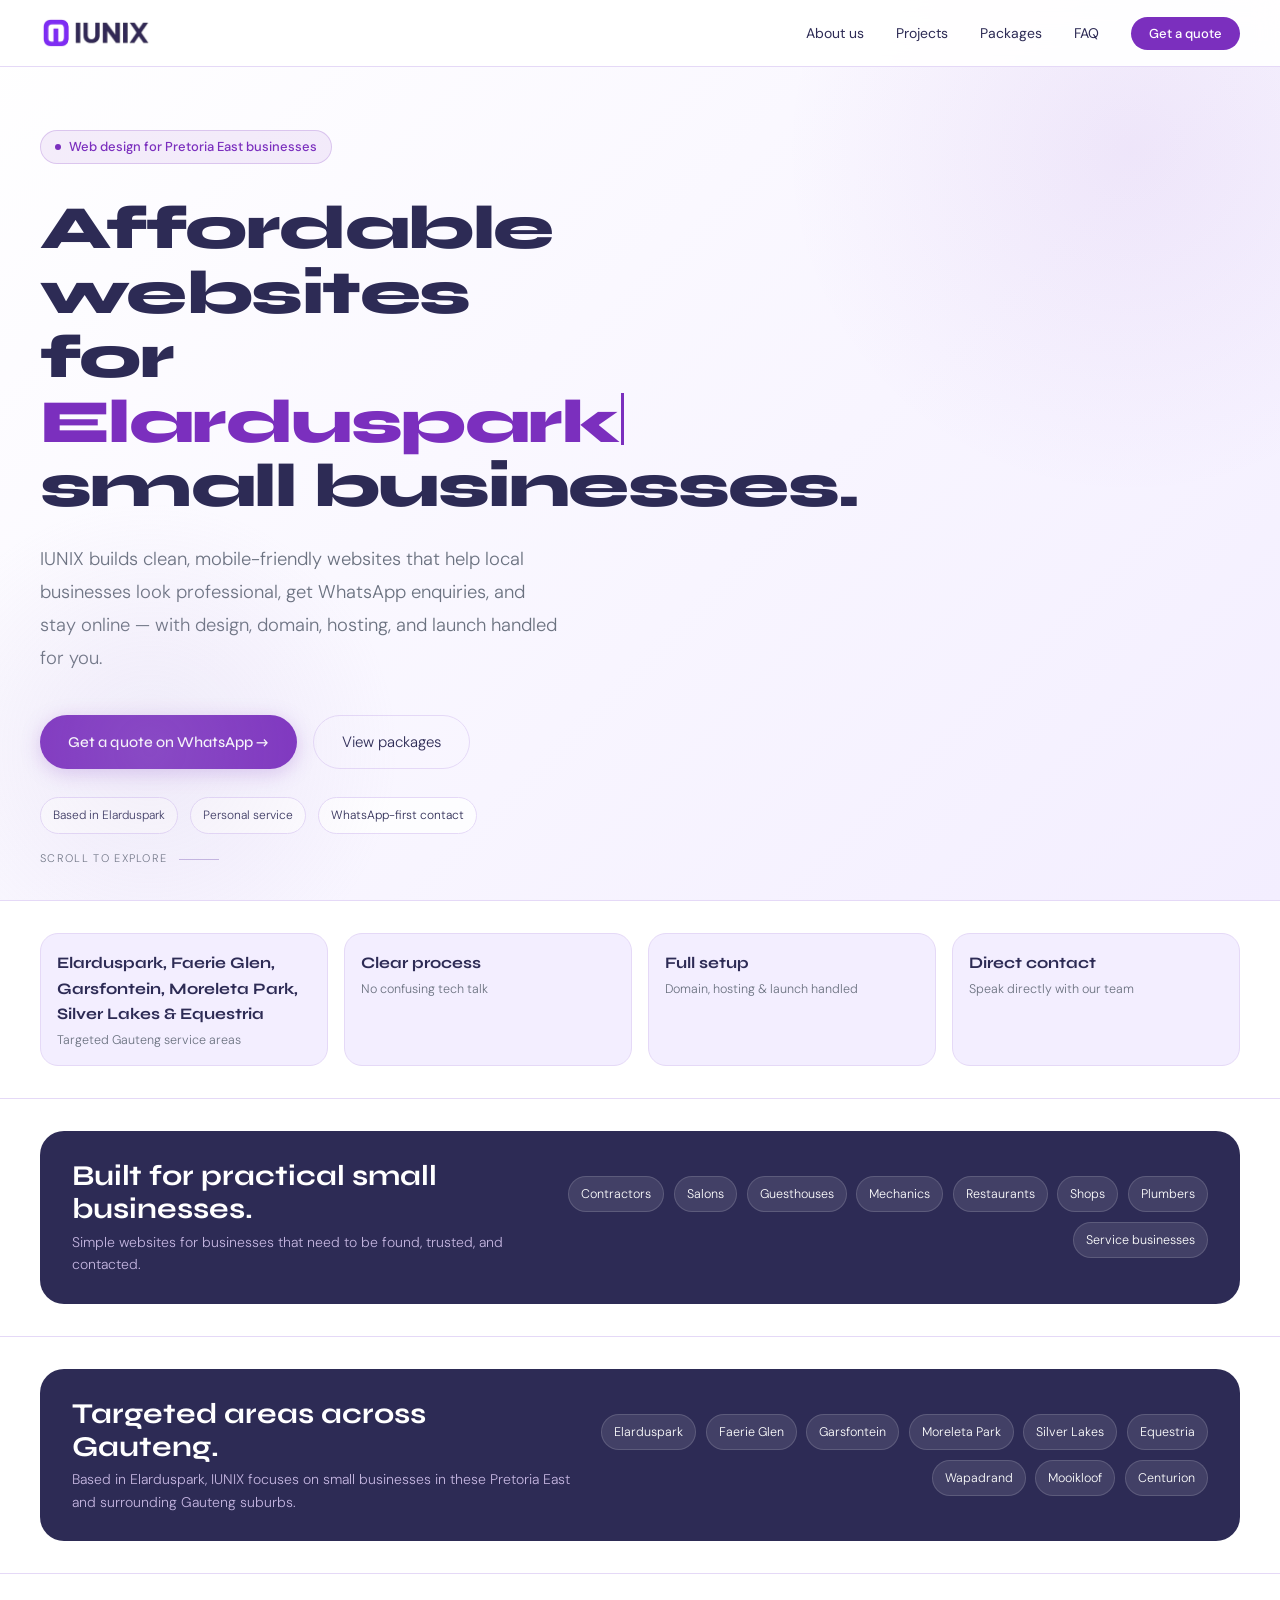
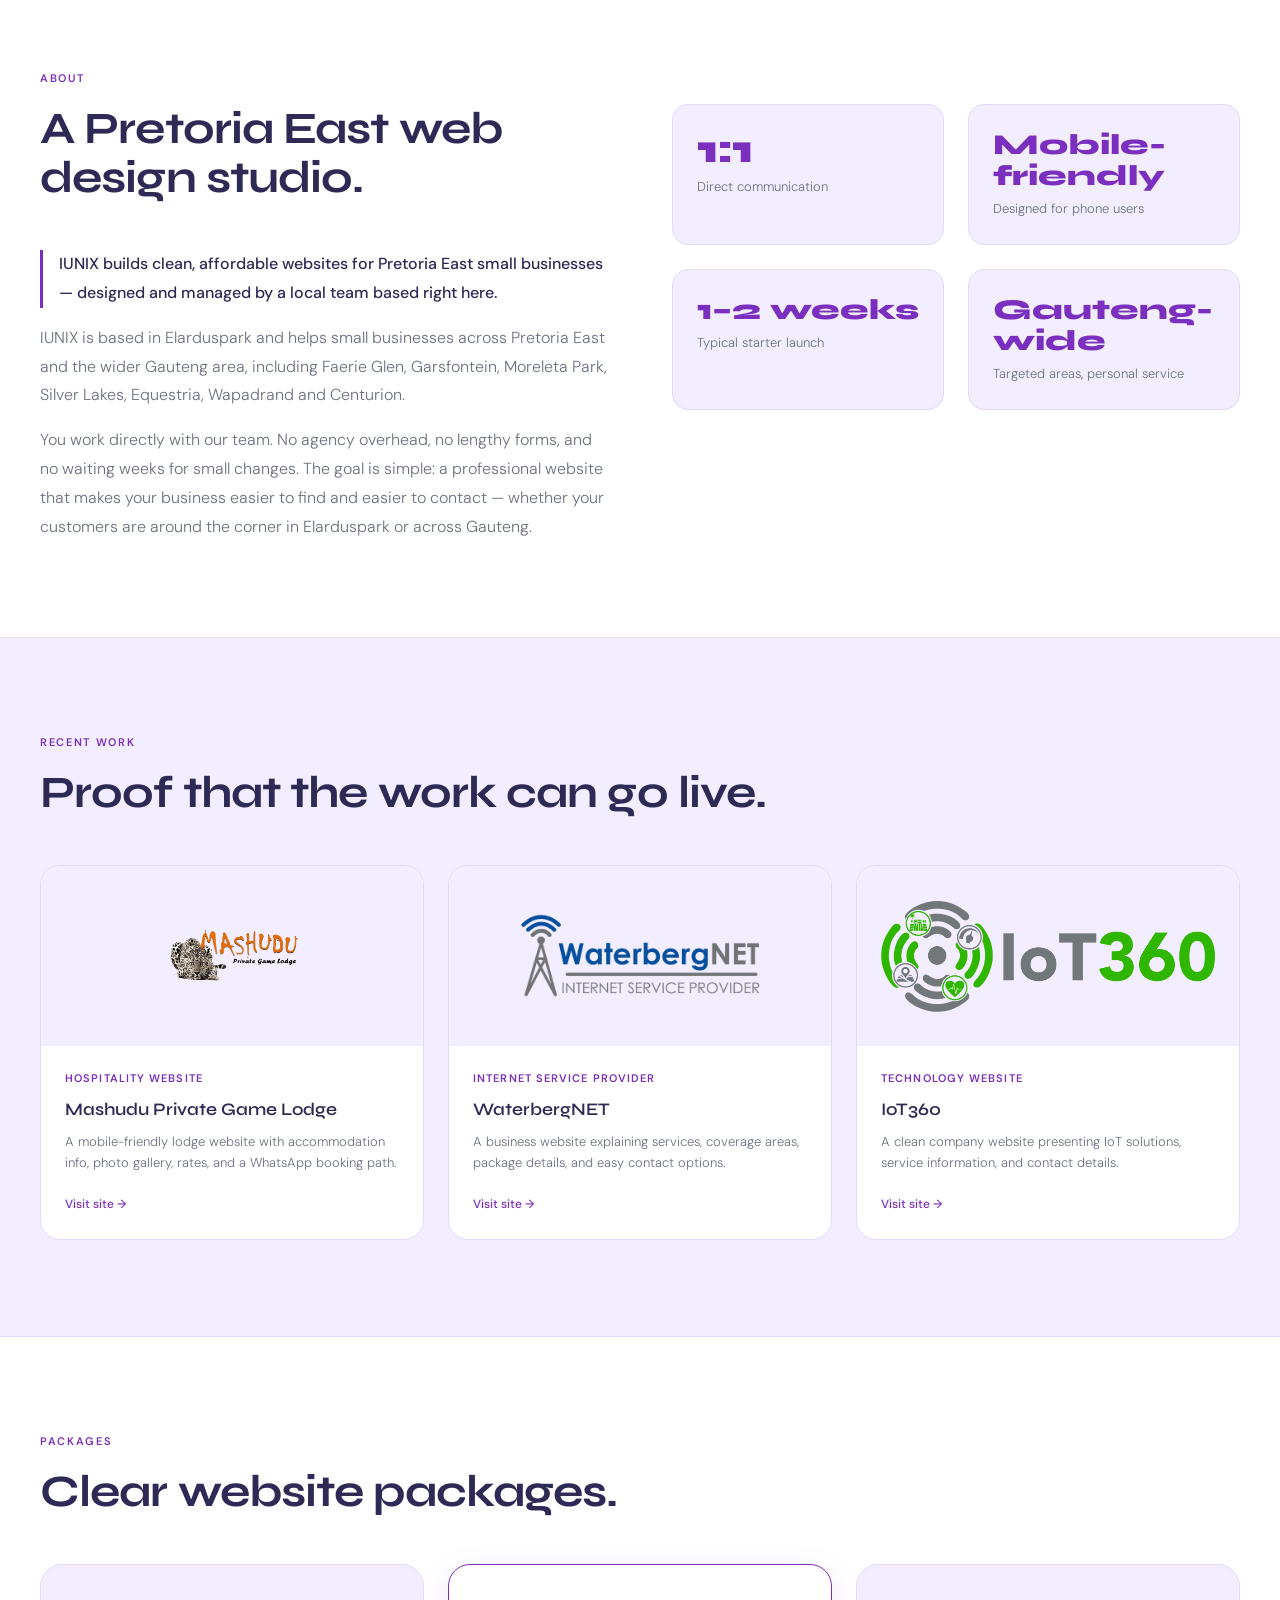
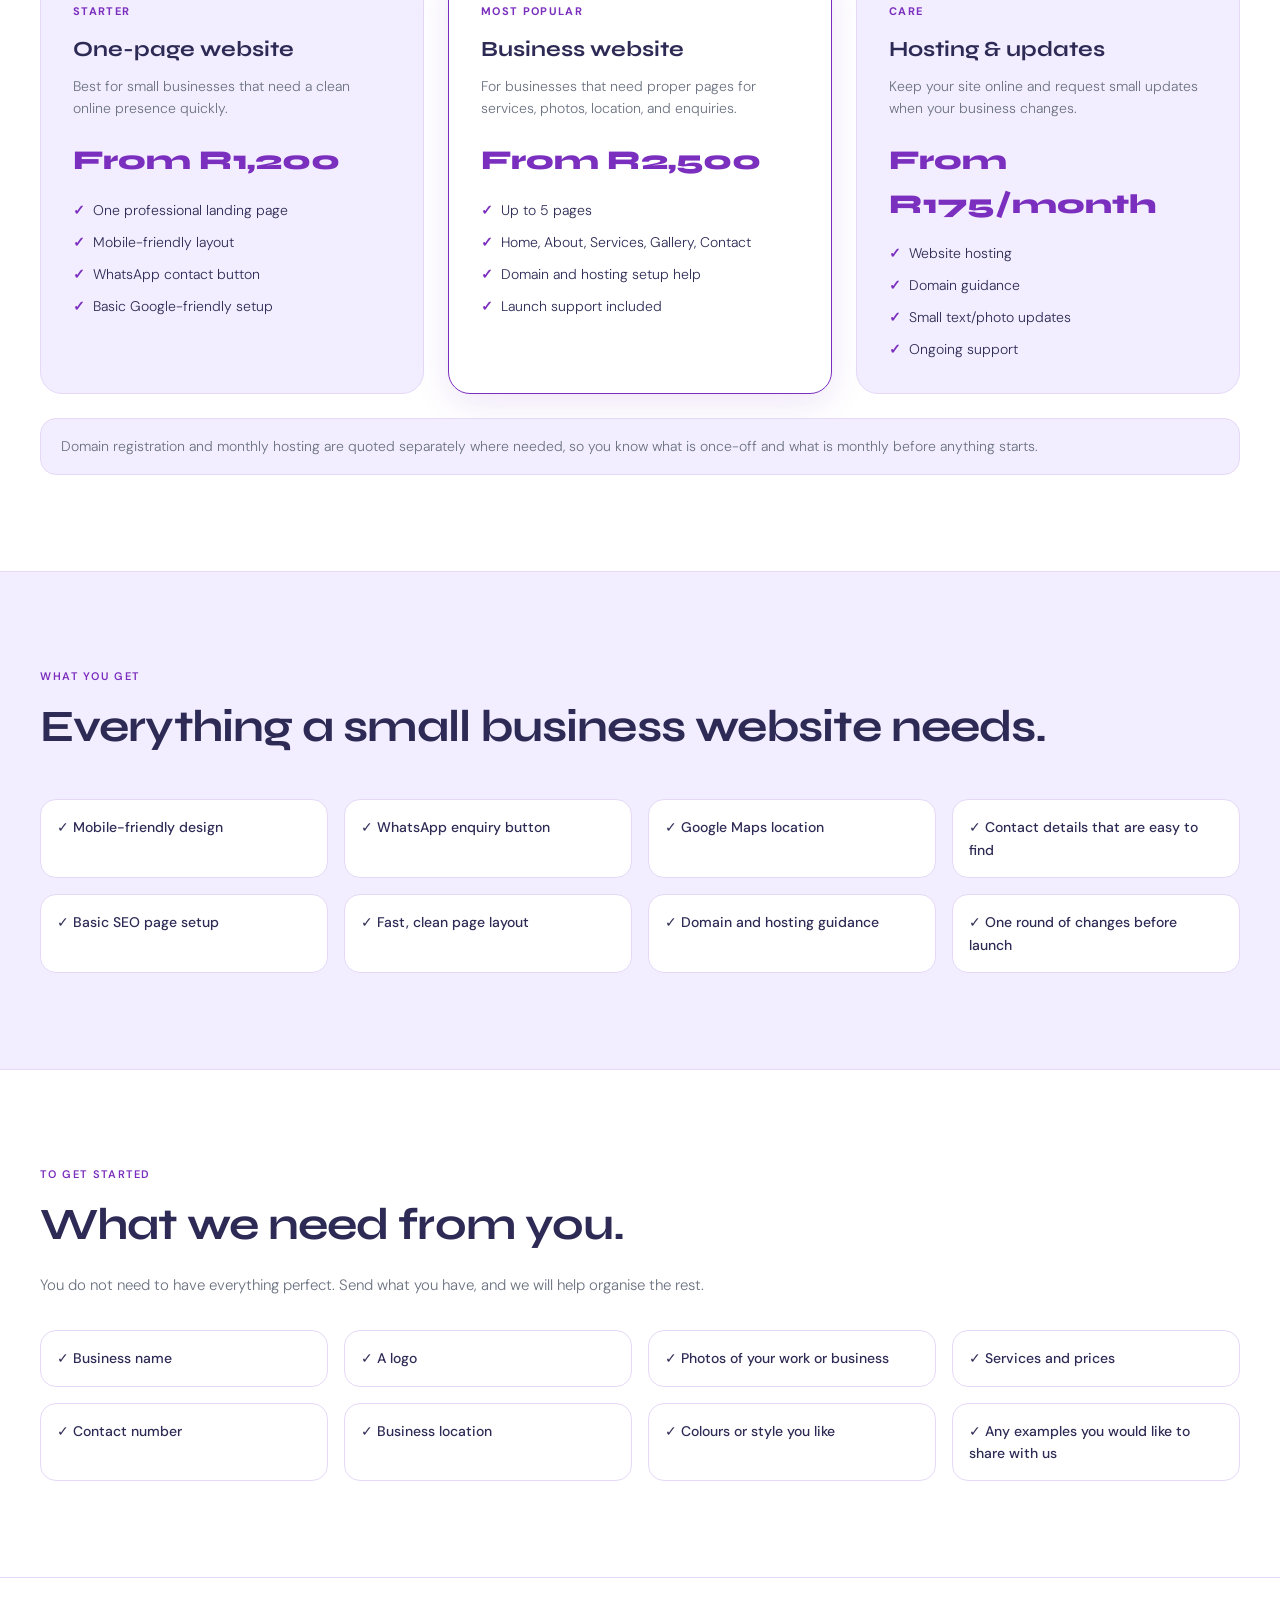
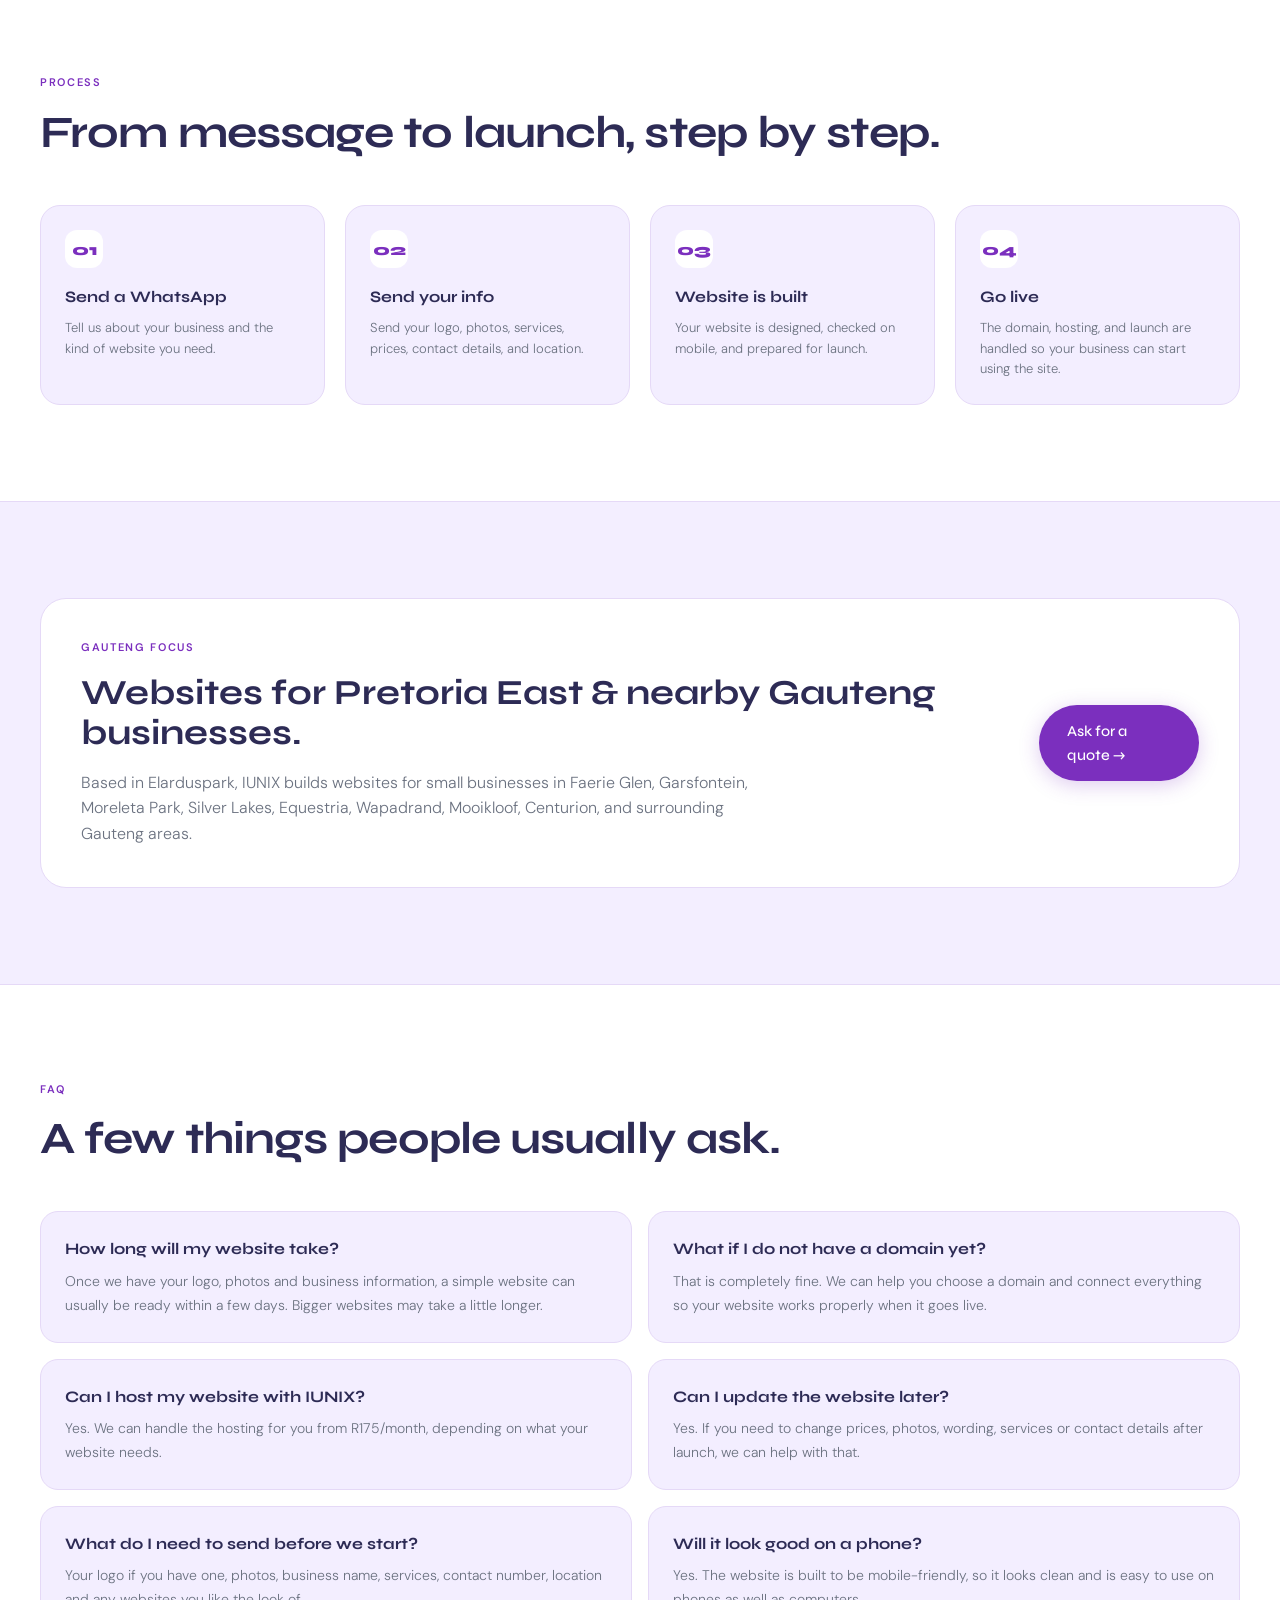
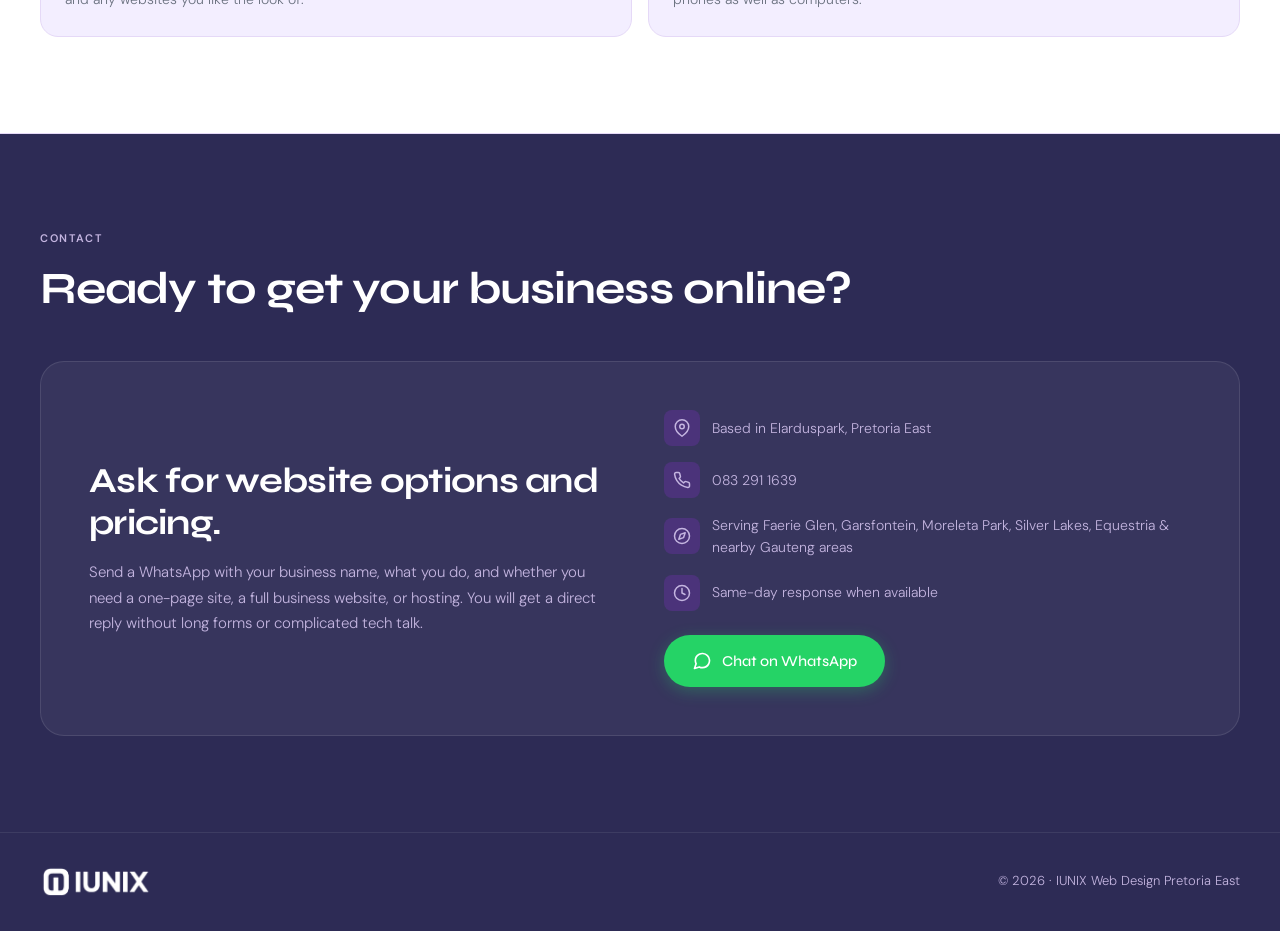
==== index.html @ 55e6e444 "Add files via upload" ====
<!DOCTYPE html>
<html lang="en">
<head>
<meta charset="UTF-8">
<meta name="viewport" content="width=device-width, initial-scale=1.0">
<meta name="description" content="IUNIX builds affordable, mobile-friendly websites for small businesses in Pretoria East and Gauteng, including Elarduspark, Faerie Glen, Garsfontein, Moreleta Park, Silver Lakes and Equestria.">
<meta name="theme-color" content="#7B2FBE">
<meta property="og:title" content="Affordable Web Design Pretoria East | IUNIX">
<meta property="og:description" content="Clean, mobile-friendly websites for Pretoria East small businesses. WhatsApp contact, domain setup, hosting and launch handled for you.">
<meta property="og:type" content="website">
<meta property="og:url" content="https://iunix.co.za">

<title>Affordable Web Design Pretoria East | IUNIX</title>
<link rel="icon" type="image/svg+xml" href="[data-uri]">
<!-- Google Analytics - Replace G-F59QDDF454 with your Measurement ID -->
<script async src="https://www.googletagmanager.com/gtag/js?id=G-F59QDDF454"></script>
<script>
  window.dataLayer = window.dataLayer || [];
  function gtag(){{dataLayer.push(arguments);}}
  gtag('js', new Date());
  gtag('config', 'G-F59QDDF454');
</script>
<link href="https://fonts.googleapis.com/css2?family=Syne:wght@400;500;600;700;800&family=DM+Sans:wght@300;400;500&display=swap" rel="stylesheet">
<style>
  *, *::before, *::after { box-sizing: border-box; margin: 0; padding: 0; }

  :root {
    --purple: #7B2FBE;
    --purple-dark: #2D2B55;
    --purple-light: #C4B5E0;
    --purple-pale: #F3EEFF;
    --purple-mid: #9B59D0;
    --white: #ffffff;
    --gray: #6B7280;
    --border: #E5D9F7;
    --card-bg: #FAFAFA;
  }

  html { scroll-behavior: smooth; }

  body {
    background: var(--white);
    color: var(--purple-dark);
    font-family: 'DM Sans', sans-serif;
    font-weight: 300;
    line-height: 1.6;
    overflow-x: hidden;
  }

  h1, h2, h3 { font-family: 'Syne', sans-serif; }

  /* NAV */
  nav {
    position: fixed;
    top: 0; left: 0; right: 0;
    z-index: 100;
    display: flex;
    justify-content: space-between;
    align-items: center;
    padding: 1rem 2.5rem;
    background: rgba(255,255,255,0.92);
    backdrop-filter: blur(12px);
    border-bottom: 1px solid var(--border);
  }

  .nav-logo img {
    height: 34px;
    width: auto;
    display: block;
  }

  .nav-links { display: flex; gap: 2rem; list-style: none; align-items: center; }

  .nav-links a {
    color: var(--purple-dark);
    text-decoration: none;
    font-size: 14px;
    font-weight: 400;
    transition: color 0.2s;
  }

  .nav-links a:hover { color: var(--purple); }

  .nav-cta {
    background: var(--purple) !important;
    color: white !important;
    padding: 8px 18px;
    border-radius: 100px;
    font-weight: 500 !important;
    font-size: 13px !important;
  }

  /* HERO */
  .hero {
    min-height: 100vh;
    display: flex;
    flex-direction: column;
    justify-content: center;
    padding: 8rem 2.5rem 4rem;
    position: relative;
    overflow: hidden;
    background: linear-gradient(135deg, #ffffff 0%, #F3EEFF 100%);
  }

  .hero::before {
    content: '';
    position: absolute;
    top: -200px; right: -200px;
    width: 700px; height: 700px;
    background: radial-gradient(circle, rgba(123,47,190,0.08) 0%, transparent 70%);
    pointer-events: none;
  }

  .hero::after {
    content: '';
    position: absolute;
    bottom: -100px; left: -100px;
    width: 500px; height: 500px;
    background: radial-gradient(circle, rgba(196,181,224,0.2) 0%, transparent 70%);
    pointer-events: none;
  }

  .hero-tag {
    display: inline-flex;
    align-items: center;
    gap: 8px;
    font-size: 13px;
    color: var(--purple);
    background: rgba(123,47,190,0.08);
    border: 1px solid rgba(123,47,190,0.2);
    padding: 6px 14px;
    border-radius: 100px;
    margin-bottom: 2rem;
    width: fit-content;
    opacity: 0;
    animation: fadeUp 0.6s ease forwards 0.1s;
    font-weight: 500;
  }

  .hero-tag::before {
    content: '';
    width: 6px; height: 6px;
    background: var(--purple);
    border-radius: 50%;
  }

  .hero h1 {
    font-size: clamp(2rem, 4.8vw, 4.2rem);
    font-weight: 800;
    line-height: 1.05;
    letter-spacing: -0.025em;
    margin-bottom: 1.5rem;
    max-width: 860px;
    color: var(--purple-dark);
    opacity: 0;
    animation: fadeUp 0.6s ease forwards 0.2s;
  }

  .hero h1 .accent {
    color: var(--purple);
    display: inline-block;
    white-space: nowrap;
    min-height: 1em;
    min-width: 13ch;
  }

  .hero h1 .accent::after {
    content: '';
    display: inline-block;
    width: 3px;
    height: 0.85em;
    margin-left: 3px;
    background: var(--purple);
    vertical-align: -0.05em;
    animation: blink-caret 0.8s step-end infinite;
  }

  @keyframes blink-caret {
    0%, 100% { opacity: 1; }
    50% { opacity: 0; }
  }

  .hero-sub {
    font-size: clamp(1rem, 2vw, 1.15rem);
    color: var(--gray);
    max-width: 520px;
    margin-bottom: 2.5rem;
    line-height: 1.8;
    opacity: 0;
    animation: fadeUp 0.6s ease forwards 0.3s;
  }

  .hero-cta {
    display: flex;
    gap: 1rem;
    flex-wrap: wrap;
    opacity: 0;
    animation: fadeUp 0.6s ease forwards 0.4s;
  }

  .btn-primary {
    display: inline-flex;
    align-items: center;
    gap: 8px;
    background: var(--purple);
    color: white;
    padding: 14px 28px;
    border-radius: 100px;
    font-size: 15px;
    font-weight: 500;
    font-family: 'Syne', sans-serif;
    text-decoration: none;
    transition: background 0.2s, transform 0.15s;
    box-shadow: 0 4px 20px rgba(123,47,190,0.25);
  }

  .btn-primary:hover { background: #6A25A8; transform: translateY(-2px); }

  .btn-outline {
    display: inline-flex;
    align-items: center;
    gap: 8px;
    background: transparent;
    color: var(--purple-dark);
    padding: 14px 28px;
    border-radius: 100px;
    border: 1.5px solid var(--border);
    font-size: 15px;
    text-decoration: none;
    transition: border-color 0.2s, transform 0.15s;
  }

  .btn-outline:hover { border-color: var(--purple); color: var(--purple); transform: translateY(-2px); }

  .hero-scroll {
    position: absolute;
    bottom: 2rem; left: 2.5rem;
    font-size: 11px;
    color: var(--gray);
    letter-spacing: 0.12em;
    text-transform: uppercase;
    display: flex;
    align-items: center;
    gap: 12px;
    opacity: 0;
    animation: fadeUp 0.6s ease forwards 0.7s;
  }

  .hero-scroll::after { content: ''; width: 40px; height: 1px; background: var(--purple-light); }

  /* SECTIONS */
  section { padding: 6rem 2.5rem; }

  .section-label {
    font-size: 11px;
    font-weight: 600;
    color: var(--purple);
    letter-spacing: 0.15em;
    text-transform: uppercase;
    margin-bottom: 1rem;
  }

  .section-title {
    font-size: clamp(1.8rem, 4vw, 2.8rem);
    font-weight: 700;
    letter-spacing: -0.02em;
    margin-bottom: 3rem;
    line-height: 1.1;
    color: var(--purple-dark);
  }

  /* ABOUT */
  .about { border-top: 1px solid var(--border); background: white; }

  .about-grid {
    display: grid;
    grid-template-columns: 1fr 1fr;
    gap: 4rem;
    align-items: start;
  }

  .about-text p { color: var(--gray); font-size: 16px; line-height: 1.8; margin-bottom: 1rem; }

  .credibility-line {
    color: var(--purple-dark) !important;
    font-weight: 500;
    border-left: 3px solid var(--purple);
    padding-left: 1rem;
  }

  .about-text p:last-child { margin-bottom: 0; }

  .about-stats { display: grid; grid-template-columns: 1fr 1fr; gap: 1.5rem; }

  .stat {
    background: var(--purple-pale);
    border: 1px solid var(--border);
    border-radius: 16px;
    padding: 1.5rem;
  }

  .stat-number {
    font-family: 'Syne', sans-serif;
    font-size: 2.5rem;
    font-weight: 800;
    color: var(--purple);
    line-height: 1;
    margin-bottom: 0.5rem;
  }

  .stat-number.stat-text {
    font-size: clamp(1.35rem, 2.4vw, 1.8rem);
    line-height: 1.08;
  }

  .stat-label { font-size: 13px; color: var(--gray); }

  /* PORTFOLIO */
  .portfolio { border-top: 1px solid var(--border); background: var(--purple-pale); }

  .projects-grid {
    display: grid;
    grid-template-columns: repeat(auto-fit, minmax(280px, 1fr));
    gap: 1.5rem;
  }

  .project-card {
    background: white;
    border: 1.5px solid var(--border);
    border-radius: 20px;
    overflow: hidden;
    transition: transform 0.25s, border-color 0.25s, box-shadow 0.25s;
    text-decoration: none;
    color: inherit;
    display: block;
  }

  .project-card:hover {
    transform: translateY(-6px);
    border-color: var(--purple);
    box-shadow: 0 12px 40px rgba(123,47,190,0.12);
  }

  .project-thumb {
    height: 180px;
    display: flex;
    align-items: center;
    justify-content: center;
    padding: 1.5rem;
    background: var(--purple-pale);
  }

  .project-thumb img {
    max-height: 100%;
    max-width: 100%;
    object-fit: contain;
  }

  .project-body { padding: 1.5rem; }

  .project-type {
    font-size: 11px;
    color: var(--purple);
    letter-spacing: 0.1em;
    text-transform: uppercase;
    margin-bottom: 0.5rem;
    font-weight: 600;
  }

  .project-name {
    font-family: 'Syne', sans-serif;
    font-size: 1.1rem;
    font-weight: 600;
    margin-bottom: 0.5rem;
    color: var(--purple-dark);
  }

  .project-desc { font-size: 13px; color: var(--gray); line-height: 1.6; margin-bottom: 1rem; }

  .project-link {
    font-size: 12px;
    color: var(--purple);
    font-weight: 500;
    display: inline-flex;
    align-items: center;
    gap: 4px;
  }

  /* SERVICES */
  .services { border-top: 1px solid var(--border); background: white; }

  .services-grid {
    display: grid;
    grid-template-columns: repeat(auto-fit, minmax(240px, 1fr));
    gap: 1.5rem;
  }

  .service-card {
    background: var(--purple-pale);
    border: 1.5px solid var(--border);
    border-radius: 20px;
    padding: 2rem;
    transition: border-color 0.25s, box-shadow 0.25s;
  }

  .service-card:hover {
    border-color: var(--purple);
    box-shadow: 0 8px 30px rgba(123,47,190,0.1);
  }

  .service-icon {
    width: 48px; height: 48px;
    background: white;
    border-radius: 12px;
    display: flex;
    align-items: center;
    justify-content: center;
    margin-bottom: 1.25rem;
    font-size: 22px;
    box-shadow: 0 2px 8px rgba(123,47,190,0.1);
  }

  .service-name {
    font-family: 'Syne', sans-serif;
    font-size: 1.05rem;
    font-weight: 600;
    margin-bottom: 0.5rem;
    color: var(--purple-dark);
  }

  .service-desc { font-size: 13px; color: var(--gray); line-height: 1.6; margin-bottom: 1.25rem; }

  .service-price {
    font-size: 13px;
    font-weight: 600;
    color: var(--purple);
    border-top: 1px solid var(--border);
    padding-top: 1rem;
  }

  /* CONTACT */
  .contact { border-top: 1px solid var(--border); background: var(--purple-dark); }

  .contact .section-label { color: var(--purple-light); }
  .contact .section-title { color: white; }

  .contact-inner {
    background: rgba(255,255,255,0.05);
    border: 1px solid rgba(255,255,255,0.1);
    border-radius: 24px;
    padding: 3rem;
    display: grid;
    grid-template-columns: 1fr 1fr;
    gap: 3rem;
    align-items: center;
  }

  .contact-text h2 {
    font-size: clamp(1.6rem, 3vw, 2.2rem);
    font-weight: 700;
    letter-spacing: -0.02em;
    margin-bottom: 1rem;
    line-height: 1.2;
    color: white;
  }

  .contact-text p { color: var(--purple-light); font-size: 15px; line-height: 1.7; }
  .contact-details { display: flex; flex-direction: column; gap: 1rem; }

  .contact-item {
    display: flex;
    align-items: center;
    gap: 12px;
    font-size: 14px;
    color: var(--purple-light);
  }

  .contact-item-icon {
    width: 36px; height: 36px;
    background: rgba(123,47,190,0.3);
    border-radius: 8px;
    display: flex;
    align-items: center;
    justify-content: center;
    font-size: 16px;
    flex-shrink: 0;
  }

  .contact-item-icon svg { width: 18px; height: 18px; }

  .wa-link svg,
  .mobile-sticky-cta svg { width: 20px; height: 20px; flex-shrink: 0; }

  .wa-link {
    display: inline-flex;
    align-items: center;
    gap: 10px;
    background: #25D366;
    color: white;
    padding: 14px 28px;
    border-radius: 100px;
    font-size: 15px;
    font-weight: 500;
    font-family: 'Syne', sans-serif;
    text-decoration: none;
    margin-top: 0.5rem;
    transition: background 0.2s, transform 0.15s;
    width: fit-content;
    box-shadow: 0 4px 16px rgba(37,211,102,0.3);
  }

  .wa-link:hover { background: #1da851; transform: translateY(-2px); }

  /* FOOTER */
  footer {
    background: var(--purple-dark);
    border-top: 1px solid rgba(255,255,255,0.08);
    padding: 2rem 2.5rem;
    display: flex;
    justify-content: space-between;
    align-items: center;
    font-size: 13px;
    color: var(--purple-light);
  }

  footer img { height: 34px; width: auto; display: block; }


  .hero-mini-proof {
    display: flex;
    gap: 0.75rem;
    flex-wrap: wrap;
    margin-top: 1.75rem;
    opacity: 0;
    animation: fadeUp 0.6s ease forwards 0.55s;
  }

  .hero-mini-proof span {
    font-size: 12px;
    color: var(--purple-dark);
    background: rgba(255,255,255,0.75);
    border: 1px solid var(--border);
    padding: 8px 12px;
    border-radius: 999px;
  }

  .trust-strip {
    padding: 2rem 2.5rem;
    background: white;
    border-top: 1px solid var(--border);
  }

  .trust-grid {
    display: grid;
    grid-template-columns: repeat(auto-fit, minmax(190px, 1fr));
    gap: 1rem;
  }

  .trust-pill {
    border: 1.5px solid var(--border);
    background: var(--purple-pale);
    border-radius: 18px;
    padding: 1rem;
  }

  .trust-pill strong {
    display: block;
    font-family: 'Syne', sans-serif;
    color: var(--purple-dark);
    margin-bottom: 0.25rem;
  }

  .trust-pill span {
    display: block;
    color: var(--gray);
    font-size: 12.5px;
    line-height: 1.45;
  }
  .credibility-line { color: var(--purple-dark) !important; font-weight: 500; }

  .packages { border-top: 1px solid var(--border); background: white; }

  .packages-grid {
    display: grid;
    grid-template-columns: repeat(3, 1fr);
    gap: 1.5rem;
  }

  .package-card {
    display: block;
    background: var(--purple-pale);
    border: 1.5px solid var(--border);
    border-radius: 22px;
    padding: 2rem;
    text-decoration: none;
    color: inherit;
    cursor: pointer;
    transition: transform 0.25s, border-color 0.25s, box-shadow 0.25s;
  }

  .package-card:hover {
    transform: translateY(-5px);
    border-color: var(--purple);
    box-shadow: 0 12px 35px rgba(123,47,190,0.1);
  }

  .package-card.featured {
    background: white;
    border-color: var(--purple);
    box-shadow: 0 10px 35px rgba(123,47,190,0.12);
  }

  .package-label {
    display: inline-block;
    font-size: 11px;
    letter-spacing: 0.12em;
    text-transform: uppercase;
    color: var(--purple);
    font-weight: 700;
    margin-bottom: 1rem;
  }

  .package-card h3 {
    font-size: 1.35rem;
    line-height: 1.2;
    margin-bottom: 0.75rem;
    color: var(--purple-dark);
  }

  .package-card p { color: var(--gray); font-size: 14px; margin-bottom: 1.25rem; }

  .package-price {
    font-family: 'Syne', sans-serif;
    font-size: 1.7rem;
    font-weight: 800;
    color: var(--purple);
    margin-bottom: 1rem;
  }

  .package-card ul { list-style: none; display: grid; gap: 0.6rem; }
  .package-card li { font-size: 14px; color: var(--purple-dark); }
  .package-card li::before { content: '✓'; color: var(--purple); font-weight: 700; margin-right: 8px; }

  .included { border-top: 1px solid var(--border); background: var(--purple-pale); }

  .included-grid {
    display: grid;
    grid-template-columns: repeat(4, 1fr);
    gap: 1rem;
  }

  .included-item {
    background: white;
    border: 1.5px solid var(--border);
    border-radius: 16px;
    padding: 1rem;
    color: var(--purple-dark);
    font-weight: 500;
    font-size: 14px;
  }

  .process { border-top: 1px solid var(--border); background: white; }

  .process-grid {
    display: grid;
    grid-template-columns: repeat(4, 1fr);
    gap: 1.25rem;
  }

  .process-step {
    border: 1.5px solid var(--border);
    border-radius: 20px;
    padding: 1.5rem;
    background: var(--purple-pale);
  }

  .process-step span {
    display: inline-flex;
    width: 38px;
    height: 38px;
    align-items: center;
    justify-content: center;
    background: white;
    border-radius: 12px;
    color: var(--purple);
    font-family: 'Syne', sans-serif;
    font-weight: 800;
    margin-bottom: 1rem;
  }

  .process-step h3 { font-size: 1rem; margin-bottom: 0.5rem; color: var(--purple-dark); }
  .process-step p { font-size: 13px; color: var(--gray); line-height: 1.6; }

  .local-seo { border-top: 1px solid var(--border); background: var(--purple-pale); }

  .local-card {
    background: white;
    border: 1.5px solid var(--border);
    border-radius: 26px;
    padding: 2.5rem;
    display: flex;
    align-items: center;
    justify-content: space-between;
    gap: 2rem;
  }

  .local-card h2 {
    font-size: clamp(1.5rem, 3vw, 2.2rem);
    line-height: 1.15;
    margin-bottom: 1rem;
    color: var(--purple-dark);
  }

  .local-card p { color: var(--gray); max-width: 680px; }

  .faq { border-top: 1px solid var(--border); background: white; }

  .faq-grid {
    display: grid;
    grid-template-columns: repeat(2, 1fr);
    gap: 1rem;
  }

  .faq-item {
    border: 1.5px solid var(--border);
    border-radius: 18px;
    padding: 1.5rem;
    background: var(--purple-pale);
  }

  .faq-item h3 { font-size: 1rem; margin-bottom: 0.5rem; color: var(--purple-dark); }
  .faq-item p { font-size: 14px; color: var(--gray); line-height: 1.7; }

  .mobile-sticky-cta { display: none; }


  .perfect-for {
    border-top: 1px solid var(--border);
    background: white;
    padding: 2rem 2.5rem;
  }

  .perfect-for-card {
    background: var(--purple-dark);
    border-radius: 24px;
    padding: 1.75rem 2rem;
    display: flex;
    align-items: center;
    justify-content: space-between;
    gap: 1.5rem;
  }

  .perfect-for-card h2 {
    color: white;
    font-size: clamp(1.25rem, 2.5vw, 1.8rem);
    line-height: 1.15;
    margin-bottom: 0.35rem;
  }

  .perfect-for-card p {
    color: var(--purple-light);
    font-size: 14px;
  }

  .perfect-for-tags {
    display: flex;
    flex-wrap: wrap;
    gap: 0.6rem;
    justify-content: flex-end;
    max-width: 720px;
  }

  .perfect-for-tags span {
    color: white;
    background: rgba(255,255,255,0.1);
    border: 1px solid rgba(255,255,255,0.14);
    border-radius: 999px;
    padding: 0.45rem 0.75rem;
    font-size: 12.5px;
    white-space: nowrap;
  }

  .pricing-note {
    margin-top: 1.5rem;
    background: var(--purple-pale);
    border: 1.5px solid var(--border);
    border-radius: 16px;
    padding: 1rem 1.25rem;
    color: var(--gray);
    font-size: 14px;
    line-height: 1.7;
  }

  .start-info {
    border-top: 1px solid var(--border);
    background: white;
  }

  .start-intro {
    color: var(--gray);
    max-width: 680px;
    margin-top: -1.5rem;
    margin-bottom: 2rem;
    font-size: 15px;
    line-height: 1.7;
  }

  @keyframes fadeUp {
    from { opacity: 0; transform: translateY(24px); }
    to { opacity: 1; transform: translateY(0); }
  }

  /* Keep content visible even when a phone document preview blocks JavaScript. */
  .fade-in {
    opacity: 1;
    transform: translateY(0);
    transition: opacity 0.6s ease, transform 0.6s ease;
  }

  .fade-in.visible { opacity: 1; transform: translateY(0); }

  @media (max-width: 768px) {
    nav { padding: 1rem 1.25rem; }
    .nav-links { display: none; }
    section { padding: 3rem 1.25rem; }
    .hero { padding: 6rem 1.25rem 3rem; min-height: auto; }
    .hero h1 { font-size: clamp(1.9rem, 9vw, 2.8rem); letter-spacing: -0.02em; }
    .hero-sub { font-size: 14px; }
    .hero-cta { flex-direction: column; }
    .btn-primary, .btn-outline { width: 100%; justify-content: center; padding: 12px 20px; font-size: 14px; }
    .about-grid { grid-template-columns: 1fr; gap: 2rem; }
    .about-stats { grid-template-columns: 1fr 1fr; gap: 1rem; }
    .stat-number { font-size: 2rem; }
    .projects-grid { grid-template-columns: 1fr; }
    .services-grid { grid-template-columns: 1fr; }
    .contact-inner { grid-template-columns: 1fr; padding: 1.5rem; gap: 2rem; }
    .section-title { font-size: clamp(1.5rem, 6vw, 2rem); margin-bottom: 2rem; }
    footer { flex-direction: column; gap: 0.75rem; text-align: center; }
    .hero-scroll { display: none; }
  }

  @media (max-width: 480px) {
    .hero h1 .accent.is-long { font-size: 0.72em; }
  }

  @media (max-width: 400px) {
    .hero h1 { font-size: 1.7rem; }
    .stat { padding: 1rem; }
    .stat-number { font-size: 1.6rem; }
  }

  @media (max-width: 900px) {
    .trust-grid, .packages-grid, .included-grid, .process-grid { grid-template-columns: 1fr 1fr; }
    .local-card { flex-direction: column; align-items: flex-start; }
  }

  @media (max-width: 768px) {
    .trust-strip { padding: 1.25rem; }
    .trust-grid, .packages-grid, .included-grid, .process-grid, .faq-grid { grid-template-columns: 1fr; }
    .hero-mini-proof { gap: 0.5rem; }
    .hero-mini-proof span { width: 100%; text-align: center; }
    .package-card, .local-card { padding: 1.5rem; }
    .mobile-sticky-cta {
      position: fixed;
      display: flex;
      bottom: 14px;
      left: 14px;
      right: 14px;
      z-index: 120;
      background: #25D366;
      color: white;
      text-decoration: none;
      justify-content: center;
      align-items: center;
      padding: 13px 18px;
      border-radius: 999px;
      font-family: 'Syne', sans-serif;
      font-weight: 700;
      box-shadow: 0 8px 26px rgba(0,0,0,0.22);
      gap: 8px;
    }
    footer { padding-bottom: 5.5rem; }
  }

  @media (max-width: 768px) {
    .perfect-for { padding: 1.25rem; }
    .perfect-for-card {
      flex-direction: column;
      align-items: flex-start;
      padding: 1.5rem;
    }
    .perfect-for-tags {
      justify-content: flex-start;
      max-width: none;
    }
    .perfect-for-tags span {
      white-space: normal;
    }
  }



  /* MOBILE HAMBURGER MENU */
  .hamburger {
    display: none;
    width: 42px;
    height: 42px;
    border: 1.5px solid var(--border);
    background: white;
    border-radius: 12px;
    align-items: center;
    justify-content: center;
    flex-direction: column;
    gap: 5px;
    cursor: pointer;
    padding: 0;
  }

  .hamburger span {
    width: 18px;
    height: 2px;
    background: var(--purple-dark);
    border-radius: 999px;
    transition: transform 0.2s ease, opacity 0.2s ease;
  }

  .hamburger.active span:nth-child(1) { transform: translateY(7px) rotate(45deg); }
  .hamburger.active span:nth-child(2) { opacity: 0; }
  .hamburger.active span:nth-child(3) { transform: translateY(-7px) rotate(-45deg); }

  .mobile-menu {
    display: none;
  }

  @media (max-width: 768px) {
    nav {
      min-height: 64px;
      padding: 0.85rem 1rem;
    }

    .nav-logo img {
      height: 30px;
      max-width: 145px;
      object-fit: contain;
    }

    .nav-links {
      display: none !important;
    }

    .hamburger {
      display: inline-flex;
    }

    .mobile-menu {
      position: fixed;
      top: 72px;
      left: 1rem;
      right: 1rem;
      z-index: 110;
      display: none;
      flex-direction: column;
      gap: 0.35rem;
      background: rgba(255,255,255,0.98);
      border: 1.5px solid var(--border);
      border-radius: 18px;
      padding: 0.75rem;
      box-shadow: 0 16px 40px rgba(45,43,85,0.16);
      backdrop-filter: blur(12px);
    }

    .mobile-menu.open {
      display: flex;
    }

    .mobile-menu a {
      color: var(--purple-dark);
      text-decoration: none;
      font-size: 14px;
      font-weight: 500;
      padding: 0.85rem 1rem;
      border-radius: 12px;
    }

    .mobile-menu a:hover {
      background: var(--purple-pale);
      color: var(--purple);
    }

    body.menu-open {
      overflow: hidden;
    }

    .hero {
      padding-top: 7rem;
    }
  }

</style>

<script type="application/ld+json">
{
  "@context": "https://schema.org",
  "@type": "ProfessionalService",
  "name": "IUNIX",
  "url": "https://iunix.co.za",
  "telephone": "+27832911639",
  "description": "Affordable web design for small local businesses in Pretoria East.",
  "areaServed": ["Elarduspark", "Pretoria East", "Faerie Glen", "Garsfontein", "Moreleta Park", "Silver Lakes", "Equestria", "Wapadrand", "Mooikloof", "Centurion"],
  "address": {
    "@type": "PostalAddress",
    "addressLocality": "Elarduspark",
    "addressRegion": "Gauteng",
    "addressCountry": "ZA"
  }
}
</script>
</head>
<body>

<nav>
  <a href="#" class="nav-logo">
    <img src="[data-uri]" alt="IUNIX logo">
  </a>
  <ul class="nav-links">
    <li><a href="#about">About us</a></li>
    <li><a href="#portfolio">Projects</a></li>
    <li><a href="#packages">Packages</a></li>
    <li><a href="#faq">FAQ</a></li>
    <li><a href="#contact" class="nav-cta">Get a quote</a></li>
  </ul>
  <button class="hamburger" type="button" aria-label="Open menu" aria-expanded="false" aria-controls="mobileMenu">
    <span></span>
    <span></span>
    <span></span>
  </button>
</nav>

<div class="mobile-menu" id="mobileMenu" aria-hidden="true">
  <a href="#about">About us</a>
  <a href="#portfolio">Projects</a>
  <a href="#packages">Packages</a>
  <a href="#faq">FAQ</a>
</div>

<section class="hero">
  <div class="hero-tag">Web design for Pretoria East businesses</div>
  <h1>Affordable websites<br>for <span class="accent" id="typedArea">Pretoria East</span><br>small businesses.</h1>
  <p class="hero-sub">IUNIX builds clean, mobile-friendly websites that help local businesses look professional, get WhatsApp enquiries, and stay online — with design, domain, hosting, and launch handled for you.</p>
  <div class="hero-cta">
    <a href="https://wa.me/27832911639?text=I%E2%80%99m%20interested%20in%20a%20website%20for%20my%20business.%20Can%20you%20please%20send%20me%20more%20information%20about%20your%20website%20options%20and%20pricing%3F%20My%20business%20name%20is%3A%20________." target="_blank" class="btn-primary">Get a quote on WhatsApp →</a>
    <a href="#packages" class="btn-outline">View packages</a>
  </div>
  <div class="hero-mini-proof" aria-label="IUNIX highlights">
    <span>Based in Elarduspark</span>
    <span>Personal service</span>
    <span>WhatsApp-first contact</span>
  </div>
  <div class="hero-scroll">Scroll to explore</div>
</section>

<section class="trust-strip" aria-label="IUNIX trust highlights">
  <div class="trust-grid fade-in">
    <div class="trust-pill"><strong>Elarduspark, Faerie Glen, Garsfontein, Moreleta Park, Silver Lakes &amp; Equestria</strong><span>Targeted Gauteng service areas</span></div>
    <div class="trust-pill"><strong>Clear process</strong><span>No confusing tech talk</span></div>
    <div class="trust-pill"><strong>Full setup</strong><span>Domain, hosting & launch handled</span></div>
    <div class="trust-pill"><strong>Direct contact</strong><span>Speak directly with our team</span></div>
  </div>
</section>

<section class="perfect-for" aria-label="Business types IUNIX helps">
  <div class="perfect-for-card fade-in">
    <div>
      <h2>Built for practical small businesses.</h2>
      <p>Simple websites for businesses that need to be found, trusted, and contacted.</p>
    </div>
    <div class="perfect-for-tags">
      <span>Contractors</span>
      <span>Salons</span>
      <span>Guesthouses</span>
      <span>Mechanics</span>
      <span>Restaurants</span>
      <span>Shops</span>
      <span>Plumbers</span>
      <span>Service businesses</span>
    </div>
  </div>
</section>

<section class="perfect-for" aria-label="Gauteng areas IUNIX serves">
  <div class="perfect-for-card fade-in">
    <div>
      <h2>Targeted areas across Gauteng.</h2>
      <p>Based in Elarduspark, IUNIX focuses on small businesses in these Pretoria East and surrounding Gauteng suburbs.</p>
    </div>
    <div class="perfect-for-tags">
      <span>Elarduspark</span>
      <span>Faerie Glen</span>
      <span>Garsfontein</span>
      <span>Moreleta Park</span>
      <span>Silver Lakes</span>
      <span>Equestria</span>
      <span>Wapadrand</span>
      <span>Mooikloof</span>
      <span>Centurion</span>
    </div>
  </div>
</section>

<section class="about" id="about">
  <div class="section-label">About</div>
  <div class="about-grid">
    <div class="about-text fade-in">
      <h2 class="section-title">A Pretoria East web design studio.</h2>
      <p class="credibility-line">IUNIX builds clean, affordable websites for Pretoria East small businesses — designed and managed by a local team based right here.</p>
      <p>IUNIX is based in Elarduspark and helps small businesses across Pretoria East and the wider Gauteng area, including Faerie Glen, Garsfontein, Moreleta Park, Silver Lakes, Equestria, Wapadrand and Centurion.</p>
      <p>You work directly with our team. No agency overhead, no lengthy forms, and no waiting weeks for small changes. The goal is simple: a professional website that makes your business easier to find and easier to contact — whether your customers are around the corner in Elarduspark or across Gauteng.</p>
    </div>
    <div class="about-stats fade-in">
      <div class="stat"><div class="stat-number">1:1</div><div class="stat-label">Direct communication</div></div>
      <div class="stat"><div class="stat-number stat-text">Mobile-friendly</div><div class="stat-label">Designed for phone users</div></div>
      <div class="stat"><div class="stat-number stat-text">1–2 weeks</div><div class="stat-label">Typical starter launch</div></div>
      <div class="stat"><div class="stat-number stat-text">Gauteng-wide</div><div class="stat-label">Targeted areas, personal service</div></div>
    </div>
  </div>
</section>

<section class="portfolio" id="portfolio">
  <div class="section-label">Recent work</div>
  <h2 class="section-title fade-in">Proof that the work can go live.</h2>
  <div class="projects-grid">
    <a href="https://mashudulodge.co.za" target="_blank" class="project-card fade-in">
      <div class="project-thumb">
        <img src="[data-uri]" alt="Mashudu Private Game Lodge website preview" loading="lazy">
      </div>
      <div class="project-body">
        <div class="project-type">Hospitality website</div>
        <div class="project-name">Mashudu Private Game Lodge</div>
        <div class="project-desc">A mobile-friendly lodge website with accommodation info, photo gallery, rates, and a WhatsApp booking path.</div>
        <div class="project-link">Visit site →</div>
      </div>
    </a>
    <a href="https://waterbergnet.co.za" target="_blank" class="project-card fade-in">
      <div class="project-thumb">
        <img src="[data-uri]" alt="WaterbergNET website preview" loading="lazy">
      </div>
      <div class="project-body">
        <div class="project-type">Internet service provider</div>
        <div class="project-name">WaterbergNET</div>
        <div class="project-desc">A business website explaining services, coverage areas, package details, and easy contact options.</div>
        <div class="project-link">Visit site →</div>
      </div>
    </a>
    <a href="https://iot360.co.za" target="_blank" class="project-card fade-in">
      <div class="project-thumb">
        <img src="[data-uri]" alt="IoT360 website preview" loading="lazy">
      </div>
      <div class="project-body">
        <div class="project-type">Technology website</div>
        <div class="project-name">IoT360</div>
        <div class="project-desc">A clean company website presenting IoT solutions, service information, and contact details.</div>
        <div class="project-link">Visit site →</div>
      </div>
    </a>
  </div>
</section>

<section class="packages" id="packages">
  <div class="section-label">Packages</div>
  <h2 class="section-title fade-in">Clear website packages.</h2>
  <div class="packages-grid">
    <a href="https://wa.me/27832911639?text=I%E2%80%99m%20interested%20in%20the%20Starter%20package%20%28One-page%20website%2C%20from%20R1%2C200%29.%20Can%20you%20please%20send%20me%20more%20information%3F%20My%20business%20name%20is%3A%20________." target="_blank" class="package-card fade-in">
      <div class="package-label">Starter</div>
      <h3>One-page website</h3>
      <p>Best for small businesses that need a clean online presence quickly.</p>
      <div class="package-price">From R1,200</div>
      <ul>
        <li>One professional landing page</li>
        <li>Mobile-friendly layout</li>
        <li>WhatsApp contact button</li>
        <li>Basic Google-friendly setup</li>
      </ul>
    </a>
    <a href="https://wa.me/27832911639?text=I%E2%80%99m%20interested%20in%20the%20Business%20website%20package%20%28up%20to%205%20pages%2C%20from%20R2%2C500%29.%20Can%20you%20please%20send%20me%20more%20information%3F%20My%20business%20name%20is%3A%20________." target="_blank" class="package-card featured fade-in">
      <div class="package-label">Most popular</div>
      <h3>Business website</h3>
      <p>For businesses that need proper pages for services, photos, location, and enquiries.</p>
      <div class="package-price">From R2,500</div>
      <ul>
        <li>Up to 5 pages</li>
        <li>Home, About, Services, Gallery, Contact</li>
        <li>Domain and hosting setup help</li>
        <li>Launch support included</li>
      </ul>
    </a>
    <a href="https://wa.me/27832911639?text=I%E2%80%99m%20interested%20in%20the%20Hosting%20%26%20Updates%20package%20%28from%20R175%2Fmonth%29.%20Can%20you%20please%20send%20me%20more%20information%3F%20My%20business%20name%20is%3A%20________." target="_blank" class="package-card fade-in">
      <div class="package-label">Care</div>
      <h3>Hosting & updates</h3>
      <p>Keep your site online and request small updates when your business changes.</p>
      <div class="package-price">From R175/month</div>
      <ul>
        <li>Website hosting</li>
        <li>Domain guidance</li>
        <li>Small text/photo updates</li>
        <li>Ongoing support</li>
      </ul>
    </a>
  </div>
  <p class="pricing-note fade-in">Domain registration and monthly hosting are quoted separately where needed, so you know what is once-off and what is monthly before anything starts.</p>
</section>

<section class="included" id="included">
  <div class="section-label">What you get</div>
  <h2 class="section-title fade-in">Everything a small business website needs.</h2>
  <div class="included-grid fade-in">
    <div class="included-item">✓ Mobile-friendly design</div>
    <div class="included-item">✓ WhatsApp enquiry button</div>
    <div class="included-item">✓ Google Maps location</div>
    <div class="included-item">✓ Contact details that are easy to find</div>
    <div class="included-item">✓ Basic SEO page setup</div>
    <div class="included-item">✓ Fast, clean page layout</div>
    <div class="included-item">✓ Domain and hosting guidance</div>
    <div class="included-item">✓ One round of changes before launch</div>
  </div>
</section>

<section class="start-info" id="start-info">
  <div class="section-label">To get started</div>
  <h2 class="section-title fade-in">What we need from you.</h2>
  <p class="start-intro fade-in">You do not need to have everything perfect. Send what you have, and we will help organise the rest.</p>
  <div class="included-grid fade-in">
    <div class="included-item">✓ Business name</div>
    <div class="included-item">✓ A logo</div>
    <div class="included-item">✓ Photos of your work or business</div>
    <div class="included-item">✓ Services and prices</div>
    <div class="included-item">✓ Contact number</div>
    <div class="included-item">✓ Business location</div>
    <div class="included-item">✓ Colours or style you like</div>
    <div class="included-item">✓ Any examples you would like to share with us</div>
  </div>
</section>

<section class="process" id="process">
  <div class="section-label">Process</div>
  <h2 class="section-title fade-in">From message to launch, step by step.</h2>
  <div class="process-grid">
    <div class="process-step fade-in"><span>01</span><h3>Send a WhatsApp</h3><p>Tell us about your business and the kind of website you need.</p></div>
    <div class="process-step fade-in"><span>02</span><h3>Send your info</h3><p>Send your logo, photos, services, prices, contact details, and location.</p></div>
    <div class="process-step fade-in"><span>03</span><h3>Website is built</h3><p>Your website is designed, checked on mobile, and prepared for launch.</p></div>
    <div class="process-step fade-in"><span>04</span><h3>Go live</h3><p>The domain, hosting, and launch are handled so your business can start using the site.</p></div>
  </div>
</section>

<section class="local-seo" id="local">
  <div class="local-card fade-in">
    <div>
      <div class="section-label">Gauteng focus</div>
      <h2>Websites for Pretoria East &amp; nearby Gauteng businesses.</h2>
      <p>Based in Elarduspark, IUNIX builds websites for small businesses in Faerie Glen, Garsfontein, Moreleta Park, Silver Lakes, Equestria, Wapadrand, Mooikloof, Centurion, and surrounding Gauteng areas.</p>
    </div>
    <a href="https://wa.me/27832911639?text=I%E2%80%99m%20interested%20in%20a%20website%20for%20my%20business.%20Can%20you%20please%20send%20me%20more%20information%20about%20your%20website%20options%20and%20pricing%3F%20My%20business%20name%20is%3A%20________." target="_blank" class="btn-primary">Ask for a quote →</a>
  </div>
</section>

<section class="faq" id="faq">
  <div class="section-label">FAQ</div>
  <h2 class="section-title fade-in">A few things people usually ask.</h2>
  <div class="faq-grid">
    <div class="faq-item fade-in"><h3>How long will my website take?</h3><p>Once we have your logo, photos and business information, a simple website can usually be ready within a few days. Bigger websites may take a little longer.</p></div>
    <div class="faq-item fade-in"><h3>What if I do not have a domain yet?</h3><p>That is completely fine. We can help you choose a domain and connect everything so your website works properly when it goes live.</p></div>
    <div class="faq-item fade-in"><h3>Can I host my website with IUNIX?</h3><p>Yes. We can handle the hosting for you from R175/month, depending on what your website needs.</p></div>
    <div class="faq-item fade-in"><h3>Can I update the website later?</h3><p>Yes. If you need to change prices, photos, wording, services or contact details after launch, we can help with that.</p></div>
    <div class="faq-item fade-in"><h3>What do I need to send before we start?</h3><p>Your logo if you have one, photos, business name, services, contact number, location and any websites you like the look of.</p></div>
    <div class="faq-item fade-in"><h3>Will it look good on a phone?</h3><p>Yes. The website is built to be mobile-friendly, so it looks clean and is easy to use on phones as well as computers.</p></div>
  </div>
</section>

<section class="contact" id="contact">
  <div class="section-label">Contact</div>
  <h2 class="section-title">Ready to get your business online?</h2>
  <div class="contact-inner fade-in">
    <div class="contact-text">
      <h2>Ask for website options and pricing.</h2>
      <p>Send a WhatsApp with your business name, what you do, and whether you need a one-page site, a full business website, or hosting. You will get a direct reply without long forms or complicated tech talk.</p>
    </div>
    <div class="contact-details">
      <div class="contact-item"><div class="contact-item-icon"><svg viewBox="0 0 24 24" fill="none" stroke="currentColor" stroke-width="2" stroke-linecap="round" stroke-linejoin="round" aria-hidden="true"><path d="M21 10c0 7-9 13-9 13s-9-6-9-13a9 9 0 0 1 18 0z"/><circle cx="12" cy="10" r="3"/></svg></div>Based in Elarduspark, Pretoria East</div>
      <div class="contact-item"><div class="contact-item-icon"><svg viewBox="0 0 24 24" fill="none" stroke="currentColor" stroke-width="2" stroke-linecap="round" stroke-linejoin="round" aria-hidden="true"><path d="M22 16.92v3a2 2 0 0 1-2.18 2 19.79 19.79 0 0 1-8.63-3.07 19.5 19.5 0 0 1-6-6 19.79 19.79 0 0 1-3.07-8.67A2 2 0 0 1 4.11 2h3a2 2 0 0 1 2 1.72c.13.96.36 1.9.7 2.81a2 2 0 0 1-.45 2.11L8.09 9.91a16 16 0 0 0 6 6l1.27-1.27a2 2 0 0 1 2.11-.45c.91.34 1.85.57 2.81.7A2 2 0 0 1 22 16.92z"/></svg></div>083 291 1639</div>
      <div class="contact-item"><div class="contact-item-icon"><svg viewBox="0 0 24 24" fill="none" stroke="currentColor" stroke-width="2" stroke-linecap="round" stroke-linejoin="round" aria-hidden="true"><circle cx="12" cy="12" r="10"/><polygon points="16.24 7.76 14.12 14.12 7.76 16.24 9.88 9.88 16.24 7.76"/></svg></div>Serving Faerie Glen, Garsfontein, Moreleta Park, Silver Lakes, Equestria & nearby Gauteng areas</div>
      <div class="contact-item"><div class="contact-item-icon"><svg viewBox="0 0 24 24" fill="none" stroke="currentColor" stroke-width="2" stroke-linecap="round" stroke-linejoin="round" aria-hidden="true"><circle cx="12" cy="12" r="10"/><polyline points="12 6 12 12 16 14"/></svg></div>Same-day response when available</div>
      <a href="https://wa.me/27832911639?text=I%E2%80%99m%20interested%20in%20a%20website%20for%20my%20business.%20Can%20you%20please%20send%20me%20more%20information%20about%20your%20website%20options%20and%20pricing%3F%20My%20business%20name%20is%3A%20________." target="_blank" class="wa-link"><svg viewBox="0 0 24 24" fill="none" stroke="currentColor" stroke-width="2" stroke-linecap="round" stroke-linejoin="round" aria-hidden="true"><path d="M21 11.5a8.38 8.38 0 0 1-.9 3.8 8.5 8.5 0 0 1-7.6 4.7 8.38 8.38 0 0 1-3.8-.9L3 21l1.9-5.7a8.38 8.38 0 0 1-.9-3.8 8.5 8.5 0 0 1 4.7-7.6 8.38 8.38 0 0 1 3.8-.9h.5a8.48 8.48 0 0 1 8 8v.5z"/></svg> Chat on WhatsApp</a>
    </div>
  </div>
</section>

<a href="https://wa.me/27832911639?text=I%E2%80%99m%20interested%20in%20a%20website%20for%20my%20business.%20Can%20you%20please%20send%20me%20more%20information%20about%20your%20website%20options%20and%20pricing%3F%20My%20business%20name%20is%3A%20________." target="_blank" class="mobile-sticky-cta"><svg viewBox="0 0 24 24" fill="none" stroke="currentColor" stroke-width="2" stroke-linecap="round" stroke-linejoin="round" aria-hidden="true"><path d="M21 11.5a8.38 8.38 0 0 1-.9 3.8 8.5 8.5 0 0 1-7.6 4.7 8.38 8.38 0 0 1-3.8-.9L3 21l1.9-5.7a8.38 8.38 0 0 1-.9-3.8 8.5 8.5 0 0 1 4.7-7.6 8.38 8.38 0 0 1 3.8-.9h.5a8.48 8.48 0 0 1 8 8v.5z"/></svg> Get a quote</a>

<footer>
  <img src="[data-uri]" alt="IUNIX logo">
  <span>© 2026 · IUNIX Web Design Pretoria East</span>
</footer>

<script>
  if ('IntersectionObserver' in window) {
    const observer = new IntersectionObserver((entries) => {
      entries.forEach(entry => {
        if (entry.isIntersecting) entry.target.classList.add('visible');
      });
    }, { threshold: 0.1 });
    document.querySelectorAll('.fade-in').forEach(el => observer.observe(el));
  }

  const hamburger = document.querySelector('.hamburger');
  const mobileMenu = document.getElementById('mobileMenu');

  function closeMobileMenu() {
    if (!hamburger || !mobileMenu) return;
    hamburger.classList.remove('active');
    hamburger.setAttribute('aria-expanded', 'false');
    mobileMenu.classList.remove('open');
    mobileMenu.setAttribute('aria-hidden', 'true');
    document.body.classList.remove('menu-open');
  }

  if (hamburger && mobileMenu) {
    hamburger.addEventListener('click', () => {
      const isOpen = mobileMenu.classList.toggle('open');
      hamburger.classList.toggle('active', isOpen);
      hamburger.setAttribute('aria-expanded', isOpen ? 'true' : 'false');
      mobileMenu.setAttribute('aria-hidden', isOpen ? 'false' : 'true');
      document.body.classList.toggle('menu-open', isOpen);
    });

    mobileMenu.querySelectorAll('a').forEach(link => {
      link.addEventListener('click', closeMobileMenu);
    });
  }

  (function () {
    const el = document.getElementById('typedArea');
    if (!el) return;

    const areas = [
      'Pretoria East',
      'Elarduspark',
      'Faerie Glen',
      'Garsfontein',
      'Moreleta Park',
      'Silver Lakes',
      'Equestria',
      'Wapadrand'
    ];

    const prefersReducedMotion = window.matchMedia &&
      window.matchMedia('(prefers-reduced-motion: reduce)').matches;

    if (prefersReducedMotion) {
      el.textContent = areas[0];
      return;
    }

    function updateLongWordClass(word) {
      el.classList.toggle('is-long', word === 'Moreleta Park');
    }

    updateLongWordClass(areas[0]);

    const TYPE_SPEED = 90;
    const DELETE_SPEED = 45;
    const PAUSE_AFTER_TYPE = 2800;
    const PAUSE_AFTER_DELETE = 150;
    const START_DELAY = 700;

    let wordIndex = 0;
    let charIndex = areas[0].length;
    let deleting = true;

    function tick() {
      const current = areas[wordIndex];

      if (deleting) {
        charIndex--;
        el.textContent = current.slice(0, charIndex);
        if (charIndex <= 0) {
          deleting = false;
          wordIndex = (wordIndex + 1) % areas.length;
          updateLongWordClass(areas[wordIndex]);
          setTimeout(tick, PAUSE_AFTER_DELETE);
          return;
        }
        setTimeout(tick, DELETE_SPEED);
      } else {
        const next = areas[wordIndex];
        charIndex++;
        el.textContent = next.slice(0, charIndex);
        if (charIndex >= next.length) {
          deleting = true;
          setTimeout(tick, PAUSE_AFTER_TYPE);
          return;
        }
        setTimeout(tick, TYPE_SPEED);
      }
    }

    setTimeout(tick, START_DELAY);
  })();
</script>

</body>
</html>
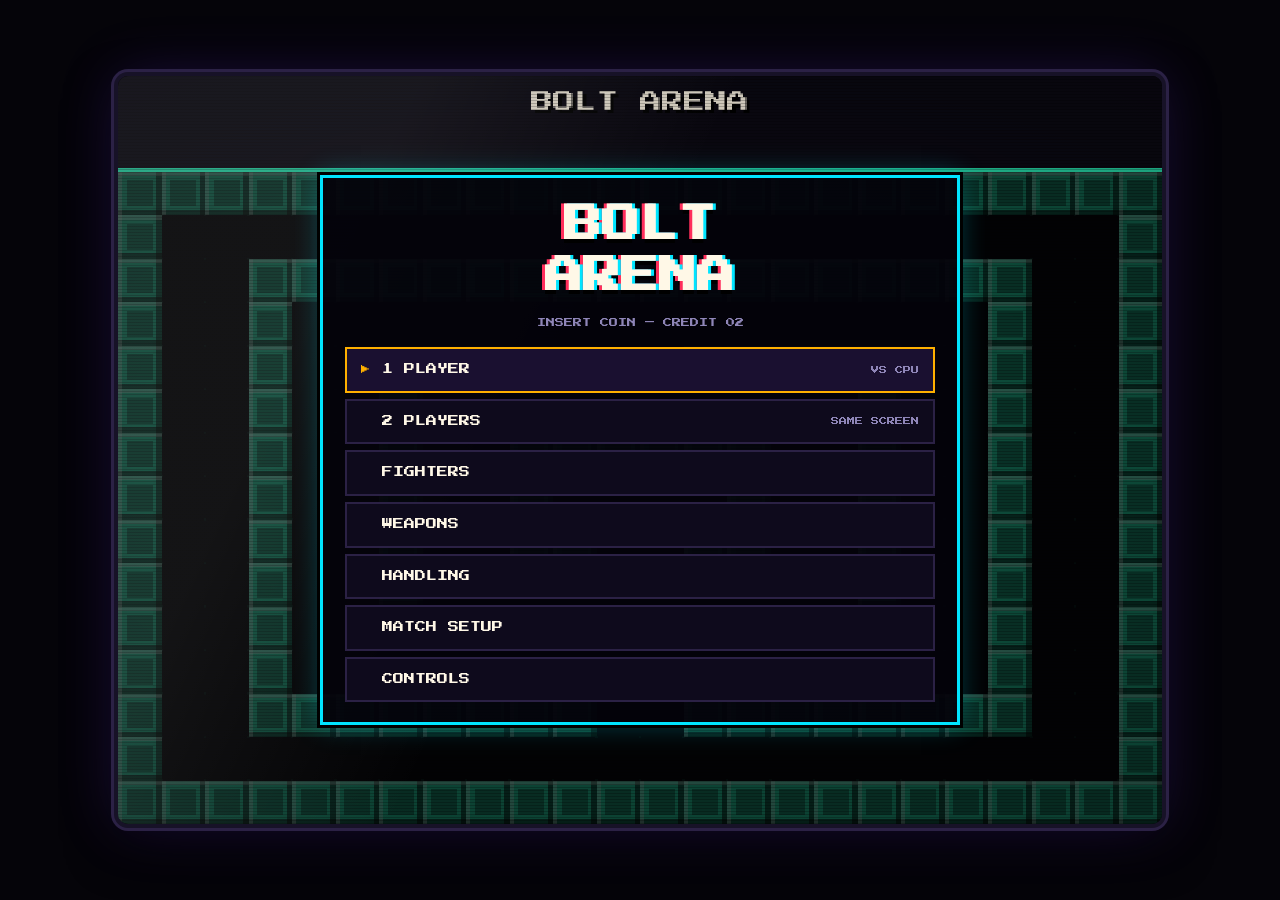
==== commit e8560fac: "Add files via upload" ====
--- a/index.html
+++ b/index.html
@@ -1,1410 +1,1344 @@
 <!DOCTYPE html>
 <html lang="en">
 <head>
-<meta charset="UTF-8">
-<meta name="viewport" content="width=device-width, initial-scale=1.0">
-<meta name="description" content="IUNIX builds affordable, mobile-friendly websites for small businesses in Pretoria East and Gauteng, including Elarduspark, Faerie Glen, Garsfontein, Moreleta Park, Silver Lakes and Equestria.">
-<meta name="theme-color" content="#7B2FBE">
-<meta property="og:title" content="Affordable Web Design Pretoria East | IUNIX">
-<meta property="og:description" content="Clean, mobile-friendly websites for Pretoria East small businesses. WhatsApp contact, domain setup, hosting and launch handled for you.">
-<meta property="og:type" content="website">
-<meta property="og:url" content="https://iunix.co.za">
-
-<title>Affordable Web Design Pretoria East | IUNIX</title>
-<link rel="icon" type="image/svg+xml" href="[data-uri]">
-<!-- Google Analytics - Replace G-F59QDDF454 with your Measurement ID -->
-<script async src="https://www.googletagmanager.com/gtag/js?id=G-F59QDDF454"></script>
-<script>
-  window.dataLayer = window.dataLayer || [];
-  function gtag(){{dataLayer.push(arguments);}}
-  gtag('js', new Date());
-  gtag('config', 'G-F59QDDF454');
-</script>
-<link href="https://fonts.googleapis.com/css2?family=Syne:wght@400;500;600;700;800&family=DM+Sans:wght@300;400;500&display=swap" rel="stylesheet">
+<meta charset="utf-8">
+<meta name="viewport" content="width=device-width, initial-scale=1, viewport-fit=cover">
+<title>BOLT ARENA</title>
+<link rel="preconnect" href="https://fonts.googleapis.com">
+<link rel="preconnect" href="https://fonts.gstatic.com" crossorigin>
+<link href="https://fonts.googleapis.com/css2?family=Press+Start+2P&display=swap" rel="stylesheet">
 <style>
-  *, *::before, *::after { box-sizing: border-box; margin: 0; padding: 0; }
-
-  :root {
-    --purple: #7B2FBE;
-    --purple-dark: #2D2B55;
-    --purple-light: #C4B5E0;
-    --purple-pale: #F3EEFF;
-    --purple-mid: #9B59D0;
-    --white: #ffffff;
-    --gray: #6B7280;
-    --border: #E5D9F7;
-    --card-bg: #FAFAFA;
-  }
-
-  html { scroll-behavior: smooth; }
-
-  body {
-    background: var(--white);
-    color: var(--purple-dark);
-    font-family: 'DM Sans', sans-serif;
-    font-weight: 300;
-    line-height: 1.6;
-    overflow-x: hidden;
-  }
-
-  h1, h2, h3 { font-family: 'Syne', sans-serif; }
-
-  /* NAV */
-  nav {
-    position: fixed;
-    top: 0; left: 0; right: 0;
-    z-index: 100;
-    display: flex;
-    justify-content: space-between;
-    align-items: center;
-    padding: 1rem 2.5rem;
-    background: rgba(255,255,255,0.92);
-    backdrop-filter: blur(12px);
-    border-bottom: 1px solid var(--border);
-  }
-
-  .nav-logo img {
-    height: 34px;
-    width: auto;
-    display: block;
-  }
-
-  .nav-links { display: flex; gap: 2rem; list-style: none; align-items: center; }
-
-  .nav-links a {
-    color: var(--purple-dark);
-    text-decoration: none;
-    font-size: 14px;
-    font-weight: 400;
-    transition: color 0.2s;
-  }
-
-  .nav-links a:hover { color: var(--purple); }
-
-  .nav-cta {
-    background: var(--purple) !important;
-    color: white !important;
-    padding: 8px 18px;
-    border-radius: 100px;
-    font-weight: 500 !important;
-    font-size: 13px !important;
-  }
-
-  /* HERO */
-  .hero {
-    min-height: 100vh;
-    display: flex;
-    flex-direction: column;
-    justify-content: center;
-    padding: 8rem 2.5rem 4rem;
-    position: relative;
-    overflow: hidden;
-    background: linear-gradient(135deg, #ffffff 0%, #F3EEFF 100%);
-  }
-
-  .hero::before {
-    content: '';
-    position: absolute;
-    top: -200px; right: -200px;
-    width: 700px; height: 700px;
-    background: radial-gradient(circle, rgba(123,47,190,0.08) 0%, transparent 70%);
-    pointer-events: none;
-  }
-
-  .hero::after {
-    content: '';
-    position: absolute;
-    bottom: -100px; left: -100px;
-    width: 500px; height: 500px;
-    background: radial-gradient(circle, rgba(196,181,224,0.2) 0%, transparent 70%);
-    pointer-events: none;
-  }
-
-  .hero-tag {
-    display: inline-flex;
-    align-items: center;
-    gap: 8px;
-    font-size: 13px;
-    color: var(--purple);
-    background: rgba(123,47,190,0.08);
-    border: 1px solid rgba(123,47,190,0.2);
-    padding: 6px 14px;
-    border-radius: 100px;
-    margin-bottom: 2rem;
-    width: fit-content;
-    opacity: 0;
-    animation: fadeUp 0.6s ease forwards 0.1s;
-    font-weight: 500;
-  }
-
-  .hero-tag::before {
-    content: '';
-    width: 6px; height: 6px;
-    background: var(--purple);
-    border-radius: 50%;
-  }
-
-  .hero h1 {
-    font-size: clamp(2rem, 4.8vw, 4.2rem);
-    font-weight: 800;
-    line-height: 1.05;
-    letter-spacing: -0.025em;
-    margin-bottom: 1.5rem;
-    max-width: 860px;
-    color: var(--purple-dark);
-    opacity: 0;
-    animation: fadeUp 0.6s ease forwards 0.2s;
-  }
-
-  .hero h1 .accent {
-    color: var(--purple);
-    display: inline-block;
-    white-space: nowrap;
-    min-height: 1em;
-    min-width: 13ch;
-  }
-
-  .hero h1 .accent::after {
-    content: '';
-    display: inline-block;
-    width: 3px;
-    height: 0.85em;
-    margin-left: 3px;
-    background: var(--purple);
-    vertical-align: -0.05em;
-    animation: blink-caret 0.8s step-end infinite;
-  }
-
-  @keyframes blink-caret {
-    0%, 100% { opacity: 1; }
-    50% { opacity: 0; }
-  }
-
-  .hero-sub {
-    font-size: clamp(1rem, 2vw, 1.15rem);
-    color: var(--gray);
-    max-width: 520px;
-    margin-bottom: 2.5rem;
-    line-height: 1.8;
-    opacity: 0;
-    animation: fadeUp 0.6s ease forwards 0.3s;
-  }
-
-  .hero-cta {
-    display: flex;
-    gap: 1rem;
-    flex-wrap: wrap;
-    opacity: 0;
-    animation: fadeUp 0.6s ease forwards 0.4s;
-  }
-
-  .btn-primary {
-    display: inline-flex;
-    align-items: center;
-    gap: 8px;
-    background: var(--purple);
-    color: white;
-    padding: 14px 28px;
-    border-radius: 100px;
-    font-size: 15px;
-    font-weight: 500;
-    font-family: 'Syne', sans-serif;
-    text-decoration: none;
-    transition: background 0.2s, transform 0.15s;
-    box-shadow: 0 4px 20px rgba(123,47,190,0.25);
-  }
-
-  .btn-primary:hover { background: #6A25A8; transform: translateY(-2px); }
-
-  .btn-outline {
-    display: inline-flex;
-    align-items: center;
-    gap: 8px;
-    background: transparent;
-    color: var(--purple-dark);
-    padding: 14px 28px;
-    border-radius: 100px;
-    border: 1.5px solid var(--border);
-    font-size: 15px;
-    text-decoration: none;
-    transition: border-color 0.2s, transform 0.15s;
-  }
-
-  .btn-outline:hover { border-color: var(--purple); color: var(--purple); transform: translateY(-2px); }
-
-  .hero-scroll {
-    position: absolute;
-    bottom: 2rem; left: 2.5rem;
-    font-size: 11px;
-    color: var(--gray);
-    letter-spacing: 0.12em;
-    text-transform: uppercase;
-    display: flex;
-    align-items: center;
-    gap: 12px;
-    opacity: 0;
-    animation: fadeUp 0.6s ease forwards 0.7s;
-  }
-
-  .hero-scroll::after { content: ''; width: 40px; height: 1px; background: var(--purple-light); }
-
-  /* SECTIONS */
-  section { padding: 6rem 2.5rem; }
-
-  .section-label {
-    font-size: 11px;
-    font-weight: 600;
-    color: var(--purple);
-    letter-spacing: 0.15em;
-    text-transform: uppercase;
-    margin-bottom: 1rem;
-  }
-
-  .section-title {
-    font-size: clamp(1.8rem, 4vw, 2.8rem);
-    font-weight: 700;
-    letter-spacing: -0.02em;
-    margin-bottom: 3rem;
-    line-height: 1.1;
-    color: var(--purple-dark);
-  }
-
-  /* ABOUT */
-  .about { border-top: 1px solid var(--border); background: white; }
-
-  .about-grid {
-    display: grid;
-    grid-template-columns: 1fr 1fr;
-    gap: 4rem;
-    align-items: start;
-  }
-
-  .about-text p { color: var(--gray); font-size: 16px; line-height: 1.8; margin-bottom: 1rem; }
-
-  .credibility-line {
-    color: var(--purple-dark) !important;
-    font-weight: 500;
-    border-left: 3px solid var(--purple);
-    padding-left: 1rem;
-  }
-
-  .about-text p:last-child { margin-bottom: 0; }
-
-  .about-stats { display: grid; grid-template-columns: 1fr 1fr; gap: 1.5rem; }
-
-  .stat {
-    background: var(--purple-pale);
-    border: 1px solid var(--border);
-    border-radius: 16px;
-    padding: 1.5rem;
-  }
-
-  .stat-number {
-    font-family: 'Syne', sans-serif;
-    font-size: 2.5rem;
-    font-weight: 800;
-    color: var(--purple);
-    line-height: 1;
-    margin-bottom: 0.5rem;
-  }
-
-  .stat-number.stat-text {
-    font-size: clamp(1.35rem, 2.4vw, 1.8rem);
-    line-height: 1.08;
-  }
-
-  .stat-label { font-size: 13px; color: var(--gray); }
-
-  /* PORTFOLIO */
-  .portfolio { border-top: 1px solid var(--border); background: var(--purple-pale); }
-
-  .projects-grid {
-    display: grid;
-    grid-template-columns: repeat(auto-fit, minmax(280px, 1fr));
-    gap: 1.5rem;
-  }
-
-  .project-card {
-    background: white;
-    border: 1.5px solid var(--border);
-    border-radius: 20px;
-    overflow: hidden;
-    transition: transform 0.25s, border-color 0.25s, box-shadow 0.25s;
-    text-decoration: none;
-    color: inherit;
-    display: block;
-  }
-
-  .project-card:hover {
-    transform: translateY(-6px);
-    border-color: var(--purple);
-    box-shadow: 0 12px 40px rgba(123,47,190,0.12);
-  }
-
-  .project-thumb {
-    height: 180px;
-    display: flex;
-    align-items: center;
-    justify-content: center;
-    padding: 1.5rem;
-    background: var(--purple-pale);
-  }
-
-  .project-thumb img {
-    max-height: 100%;
-    max-width: 100%;
-    object-fit: contain;
-  }
-
-  .project-body { padding: 1.5rem; }
-
-  .project-type {
-    font-size: 11px;
-    color: var(--purple);
-    letter-spacing: 0.1em;
-    text-transform: uppercase;
-    margin-bottom: 0.5rem;
-    font-weight: 600;
-  }
-
-  .project-name {
-    font-family: 'Syne', sans-serif;
-    font-size: 1.1rem;
-    font-weight: 600;
-    margin-bottom: 0.5rem;
-    color: var(--purple-dark);
-  }
-
-  .project-desc { font-size: 13px; color: var(--gray); line-height: 1.6; margin-bottom: 1rem; }
-
-  .project-link {
-    font-size: 12px;
-    color: var(--purple);
-    font-weight: 500;
-    display: inline-flex;
-    align-items: center;
-    gap: 4px;
-  }
-
-  /* SERVICES */
-  .services { border-top: 1px solid var(--border); background: white; }
-
-  .services-grid {
-    display: grid;
-    grid-template-columns: repeat(auto-fit, minmax(240px, 1fr));
-    gap: 1.5rem;
-  }
-
-  .service-card {
-    background: var(--purple-pale);
-    border: 1.5px solid var(--border);
-    border-radius: 20px;
-    padding: 2rem;
-    transition: border-color 0.25s, box-shadow 0.25s;
-  }
-
-  .service-card:hover {
-    border-color: var(--purple);
-    box-shadow: 0 8px 30px rgba(123,47,190,0.1);
-  }
-
-  .service-icon {
-    width: 48px; height: 48px;
-    background: white;
-    border-radius: 12px;
-    display: flex;
-    align-items: center;
-    justify-content: center;
-    margin-bottom: 1.25rem;
-    font-size: 22px;
-    box-shadow: 0 2px 8px rgba(123,47,190,0.1);
-  }
-
-  .service-name {
-    font-family: 'Syne', sans-serif;
-    font-size: 1.05rem;
-    font-weight: 600;
-    margin-bottom: 0.5rem;
-    color: var(--purple-dark);
-  }
-
-  .service-desc { font-size: 13px; color: var(--gray); line-height: 1.6; margin-bottom: 1.25rem; }
-
-  .service-price {
-    font-size: 13px;
-    font-weight: 600;
-    color: var(--purple);
-    border-top: 1px solid var(--border);
-    padding-top: 1rem;
-  }
-
-  /* CONTACT */
-  .contact { border-top: 1px solid var(--border); background: var(--purple-dark); }
-
-  .contact .section-label { color: var(--purple-light); }
-  .contact .section-title { color: white; }
-
-  .contact-inner {
-    background: rgba(255,255,255,0.05);
-    border: 1px solid rgba(255,255,255,0.1);
-    border-radius: 24px;
-    padding: 3rem;
-    display: grid;
-    grid-template-columns: 1fr 1fr;
-    gap: 3rem;
-    align-items: center;
-  }
-
-  .contact-text h2 {
-    font-size: clamp(1.6rem, 3vw, 2.2rem);
-    font-weight: 700;
-    letter-spacing: -0.02em;
-    margin-bottom: 1rem;
-    line-height: 1.2;
-    color: white;
-  }
-
-  .contact-text p { color: var(--purple-light); font-size: 15px; line-height: 1.7; }
-  .contact-details { display: flex; flex-direction: column; gap: 1rem; }
-
-  .contact-item {
-    display: flex;
-    align-items: center;
-    gap: 12px;
-    font-size: 14px;
-    color: var(--purple-light);
-  }
-
-  .contact-item-icon {
-    width: 36px; height: 36px;
-    background: rgba(123,47,190,0.3);
-    border-radius: 8px;
-    display: flex;
-    align-items: center;
-    justify-content: center;
-    font-size: 16px;
-    flex-shrink: 0;
-  }
-
-  .contact-item-icon svg { width: 18px; height: 18px; }
-
-  .wa-link svg,
-  .mobile-sticky-cta svg { width: 20px; height: 20px; flex-shrink: 0; }
-
-  .wa-link {
-    display: inline-flex;
-    align-items: center;
-    gap: 10px;
-    background: #25D366;
-    color: white;
-    padding: 14px 28px;
-    border-radius: 100px;
-    font-size: 15px;
-    font-weight: 500;
-    font-family: 'Syne', sans-serif;
-    text-decoration: none;
-    margin-top: 0.5rem;
-    transition: background 0.2s, transform 0.15s;
-    width: fit-content;
-    box-shadow: 0 4px 16px rgba(37,211,102,0.3);
-  }
-
-  .wa-link:hover { background: #1da851; transform: translateY(-2px); }
-
-  /* FOOTER */
-  footer {
-    background: var(--purple-dark);
-    border-top: 1px solid rgba(255,255,255,0.08);
-    padding: 2rem 2.5rem;
-    display: flex;
-    justify-content: space-between;
-    align-items: center;
-    font-size: 13px;
-    color: var(--purple-light);
-  }
-
-  footer img { height: 34px; width: auto; display: block; }
-
-
-  .hero-mini-proof {
-    display: flex;
-    gap: 0.75rem;
-    flex-wrap: wrap;
-    margin-top: 1.75rem;
-    opacity: 0;
-    animation: fadeUp 0.6s ease forwards 0.55s;
-  }
-
-  .hero-mini-proof span {
-    font-size: 12px;
-    color: var(--purple-dark);
-    background: rgba(255,255,255,0.75);
-    border: 1px solid var(--border);
-    padding: 8px 12px;
-    border-radius: 999px;
-  }
-
-  .trust-strip {
-    padding: 2rem 2.5rem;
-    background: white;
-    border-top: 1px solid var(--border);
-  }
-
-  .trust-grid {
-    display: grid;
-    grid-template-columns: repeat(auto-fit, minmax(190px, 1fr));
-    gap: 1rem;
-  }
-
-  .trust-pill {
-    border: 1.5px solid var(--border);
-    background: var(--purple-pale);
-    border-radius: 18px;
-    padding: 1rem;
-  }
-
-  .trust-pill strong {
-    display: block;
-    font-family: 'Syne', sans-serif;
-    color: var(--purple-dark);
-    margin-bottom: 0.25rem;
-  }
-
-  .trust-pill span {
-    display: block;
-    color: var(--gray);
-    font-size: 12.5px;
-    line-height: 1.45;
-  }
-  .credibility-line { color: var(--purple-dark) !important; font-weight: 500; }
-
-  .packages { border-top: 1px solid var(--border); background: white; }
-
-  .packages-grid {
-    display: grid;
-    grid-template-columns: repeat(3, 1fr);
-    gap: 1.5rem;
-  }
-
-  .package-card {
-    display: block;
-    background: var(--purple-pale);
-    border: 1.5px solid var(--border);
-    border-radius: 22px;
-    padding: 2rem;
-    text-decoration: none;
-    color: inherit;
-    cursor: pointer;
-    transition: transform 0.25s, border-color 0.25s, box-shadow 0.25s;
-  }
-
-  .package-card:hover {
-    transform: translateY(-5px);
-    border-color: var(--purple);
-    box-shadow: 0 12px 35px rgba(123,47,190,0.1);
-  }
-
-  .package-card.featured {
-    background: white;
-    border-color: var(--purple);
-    box-shadow: 0 10px 35px rgba(123,47,190,0.12);
-  }
-
-  .package-label {
-    display: inline-block;
-    font-size: 11px;
-    letter-spacing: 0.12em;
-    text-transform: uppercase;
-    color: var(--purple);
-    font-weight: 700;
-    margin-bottom: 1rem;
-  }
-
-  .package-card h3 {
-    font-size: 1.35rem;
-    line-height: 1.2;
-    margin-bottom: 0.75rem;
-    color: var(--purple-dark);
-  }
-
-  .package-card p { color: var(--gray); font-size: 14px; margin-bottom: 1.25rem; }
-
-  .package-price {
-    font-family: 'Syne', sans-serif;
-    font-size: 1.7rem;
-    font-weight: 800;
-    color: var(--purple);
-    margin-bottom: 1rem;
-  }
-
-  .package-card ul { list-style: none; display: grid; gap: 0.6rem; }
-  .package-card li { font-size: 14px; color: var(--purple-dark); }
-  .package-card li::before { content: '✓'; color: var(--purple); font-weight: 700; margin-right: 8px; }
-
-  .included { border-top: 1px solid var(--border); background: var(--purple-pale); }
-
-  .included-grid {
-    display: grid;
-    grid-template-columns: repeat(4, 1fr);
-    gap: 1rem;
-  }
-
-  .included-item {
-    background: white;
-    border: 1.5px solid var(--border);
-    border-radius: 16px;
-    padding: 1rem;
-    color: var(--purple-dark);
-    font-weight: 500;
-    font-size: 14px;
-  }
-
-  .process { border-top: 1px solid var(--border); background: white; }
-
-  .process-grid {
-    display: grid;
-    grid-template-columns: repeat(4, 1fr);
-    gap: 1.25rem;
-  }
-
-  .process-step {
-    border: 1.5px solid var(--border);
-    border-radius: 20px;
-    padding: 1.5rem;
-    background: var(--purple-pale);
-  }
-
-  .process-step span {
-    display: inline-flex;
-    width: 38px;
-    height: 38px;
-    align-items: center;
-    justify-content: center;
-    background: white;
-    border-radius: 12px;
-    color: var(--purple);
-    font-family: 'Syne', sans-serif;
-    font-weight: 800;
-    margin-bottom: 1rem;
-  }
-
-  .process-step h3 { font-size: 1rem; margin-bottom: 0.5rem; color: var(--purple-dark); }
-  .process-step p { font-size: 13px; color: var(--gray); line-height: 1.6; }
-
-  .local-seo { border-top: 1px solid var(--border); background: var(--purple-pale); }
-
-  .local-card {
-    background: white;
-    border: 1.5px solid var(--border);
-    border-radius: 26px;
-    padding: 2.5rem;
-    display: flex;
-    align-items: center;
-    justify-content: space-between;
-    gap: 2rem;
-  }
-
-  .local-card h2 {
-    font-size: clamp(1.5rem, 3vw, 2.2rem);
-    line-height: 1.15;
-    margin-bottom: 1rem;
-    color: var(--purple-dark);
-  }
-
-  .local-card p { color: var(--gray); max-width: 680px; }
-
-  .faq { border-top: 1px solid var(--border); background: white; }
-
-  .faq-grid {
-    display: grid;
-    grid-template-columns: repeat(2, 1fr);
-    gap: 1rem;
-  }
-
-  .faq-item {
-    border: 1.5px solid var(--border);
-    border-radius: 18px;
-    padding: 1.5rem;
-    background: var(--purple-pale);
-  }
-
-  .faq-item h3 { font-size: 1rem; margin-bottom: 0.5rem; color: var(--purple-dark); }
-  .faq-item p { font-size: 14px; color: var(--gray); line-height: 1.7; }
-
-  .mobile-sticky-cta { display: none; }
-
-
-  .perfect-for {
-    border-top: 1px solid var(--border);
-    background: white;
-    padding: 2rem 2.5rem;
-  }
-
-  .perfect-for-card {
-    background: var(--purple-dark);
-    border-radius: 24px;
-    padding: 1.75rem 2rem;
-    display: flex;
-    align-items: center;
-    justify-content: space-between;
-    gap: 1.5rem;
-  }
-
-  .perfect-for-card h2 {
-    color: white;
-    font-size: clamp(1.25rem, 2.5vw, 1.8rem);
-    line-height: 1.15;
-    margin-bottom: 0.35rem;
-  }
-
-  .perfect-for-card p {
-    color: var(--purple-light);
-    font-size: 14px;
-  }
-
-  .perfect-for-tags {
-    display: flex;
-    flex-wrap: wrap;
-    gap: 0.6rem;
-    justify-content: flex-end;
-    max-width: 720px;
-  }
-
-  .perfect-for-tags span {
-    color: white;
-    background: rgba(255,255,255,0.1);
-    border: 1px solid rgba(255,255,255,0.14);
-    border-radius: 999px;
-    padding: 0.45rem 0.75rem;
-    font-size: 12.5px;
-    white-space: nowrap;
-  }
-
-  .pricing-note {
-    margin-top: 1.5rem;
-    background: var(--purple-pale);
-    border: 1.5px solid var(--border);
-    border-radius: 16px;
-    padding: 1rem 1.25rem;
-    color: var(--gray);
-    font-size: 14px;
-    line-height: 1.7;
-  }
-
-  .start-info {
-    border-top: 1px solid var(--border);
-    background: white;
-  }
-
-  .start-intro {
-    color: var(--gray);
-    max-width: 680px;
-    margin-top: -1.5rem;
-    margin-bottom: 2rem;
-    font-size: 15px;
-    line-height: 1.7;
-  }
-
-  @keyframes fadeUp {
-    from { opacity: 0; transform: translateY(24px); }
-    to { opacity: 1; transform: translateY(0); }
-  }
-
-  /* Keep content visible even when a phone document preview blocks JavaScript. */
-  .fade-in {
-    opacity: 1;
-    transform: translateY(0);
-    transition: opacity 0.6s ease, transform 0.6s ease;
-  }
-
-  .fade-in.visible { opacity: 1; transform: translateY(0); }
-
-  @media (max-width: 768px) {
-    nav { padding: 1rem 1.25rem; }
-    .nav-links { display: none; }
-    section { padding: 3rem 1.25rem; }
-    .hero { padding: 6rem 1.25rem 3rem; min-height: auto; }
-    .hero h1 { font-size: clamp(1.9rem, 9vw, 2.8rem); letter-spacing: -0.02em; }
-    .hero-sub { font-size: 14px; }
-    .hero-cta { flex-direction: column; }
-    .btn-primary, .btn-outline { width: 100%; justify-content: center; padding: 12px 20px; font-size: 14px; }
-    .about-grid { grid-template-columns: 1fr; gap: 2rem; }
-    .about-stats { grid-template-columns: 1fr 1fr; gap: 1rem; }
-    .stat-number { font-size: 2rem; }
-    .projects-grid { grid-template-columns: 1fr; }
-    .services-grid { grid-template-columns: 1fr; }
-    .contact-inner { grid-template-columns: 1fr; padding: 1.5rem; gap: 2rem; }
-    .section-title { font-size: clamp(1.5rem, 6vw, 2rem); margin-bottom: 2rem; }
-    footer { flex-direction: column; gap: 0.75rem; text-align: center; }
-    .hero-scroll { display: none; }
-  }
-
-  @media (max-width: 480px) {
-    .hero h1 .accent.is-long { font-size: 0.72em; }
-  }
-
-  @media (max-width: 400px) {
-    .hero h1 { font-size: 1.7rem; }
-    .stat { padding: 1rem; }
-    .stat-number { font-size: 1.6rem; }
-  }
-
-  @media (max-width: 900px) {
-    .trust-grid, .packages-grid, .included-grid, .process-grid { grid-template-columns: 1fr 1fr; }
-    .local-card { flex-direction: column; align-items: flex-start; }
-  }
-
-  @media (max-width: 768px) {
-    .trust-strip { padding: 1.25rem; }
-    .trust-grid, .packages-grid, .included-grid, .process-grid, .faq-grid { grid-template-columns: 1fr; }
-    .hero-mini-proof { gap: 0.5rem; }
-    .hero-mini-proof span { width: 100%; text-align: center; }
-    .package-card, .local-card { padding: 1.5rem; }
-    .mobile-sticky-cta {
-      position: fixed;
-      display: flex;
-      bottom: 14px;
-      left: 14px;
-      right: 14px;
-      z-index: 120;
-      background: #25D366;
-      color: white;
-      text-decoration: none;
-      justify-content: center;
-      align-items: center;
-      padding: 13px 18px;
-      border-radius: 999px;
-      font-family: 'Syne', sans-serif;
-      font-weight: 700;
-      box-shadow: 0 8px 26px rgba(0,0,0,0.22);
-      gap: 8px;
-    }
-    footer { padding-bottom: 5.5rem; }
-  }
-
-  @media (max-width: 768px) {
-    .perfect-for { padding: 1.25rem; }
-    .perfect-for-card {
-      flex-direction: column;
-      align-items: flex-start;
-      padding: 1.5rem;
-    }
-    .perfect-for-tags {
-      justify-content: flex-start;
-      max-width: none;
-    }
-    .perfect-for-tags span {
-      white-space: normal;
-    }
-  }
-
-
-
-  /* MOBILE HAMBURGER MENU */
-  .hamburger {
-    display: none;
-    width: 42px;
-    height: 42px;
-    border: 1.5px solid var(--border);
-    background: white;
-    border-radius: 12px;
-    align-items: center;
-    justify-content: center;
-    flex-direction: column;
-    gap: 5px;
-    cursor: pointer;
-    padding: 0;
-  }
-
-  .hamburger span {
-    width: 18px;
-    height: 2px;
-    background: var(--purple-dark);
-    border-radius: 999px;
-    transition: transform 0.2s ease, opacity 0.2s ease;
-  }
-
-  .hamburger.active span:nth-child(1) { transform: translateY(7px) rotate(45deg); }
-  .hamburger.active span:nth-child(2) { opacity: 0; }
-  .hamburger.active span:nth-child(3) { transform: translateY(-7px) rotate(-45deg); }
-
-  .mobile-menu {
-    display: none;
-  }
-
-  @media (max-width: 768px) {
-    nav {
-      min-height: 64px;
-      padding: 0.85rem 1rem;
-    }
-
-    .nav-logo img {
-      height: 30px;
-      max-width: 145px;
-      object-fit: contain;
-    }
-
-    .nav-links {
-      display: none !important;
-    }
-
-    .hamburger {
-      display: inline-flex;
-    }
-
-    .mobile-menu {
-      position: fixed;
-      top: 72px;
-      left: 1rem;
-      right: 1rem;
-      z-index: 110;
-      display: none;
-      flex-direction: column;
-      gap: 0.35rem;
-      background: rgba(255,255,255,0.98);
-      border: 1.5px solid var(--border);
-      border-radius: 18px;
-      padding: 0.75rem;
-      box-shadow: 0 16px 40px rgba(45,43,85,0.16);
-      backdrop-filter: blur(12px);
-    }
-
-    .mobile-menu.open {
-      display: flex;
-    }
-
-    .mobile-menu a {
-      color: var(--purple-dark);
-      text-decoration: none;
-      font-size: 14px;
-      font-weight: 500;
-      padding: 0.85rem 1rem;
-      border-radius: 12px;
-    }
-
-    .mobile-menu a:hover {
-      background: var(--purple-pale);
-      color: var(--purple);
-    }
-
-    body.menu-open {
-      overflow: hidden;
-    }
-
-    .hero {
-      padding-top: 7rem;
-    }
-  }
-
+  :root{
+    --ink:#fff8e7;
+    --dim:#8f86b8;
+    --p1:#ffb000;
+    --p2:#00e5ff;
+    --hot:#ff2e5b;
+    --go:#7cff3d;
+    --cab:#0a0812;
+    --pix:"Press Start 2P","Courier New",monospace;
+  }
+  *{box-sizing:border-box}
+  html,body{height:100%}
+  body{
+    margin:0;background:#050409;color:var(--ink);
+    font-family:"Segoe UI",system-ui,-apple-system,Roboto,sans-serif;
+    display:flex;align-items:center;justify-content:center;overflow:hidden;
+    -webkit-tap-highlight-color:transparent;
+  }
+  #shell{width:min(100vw,1060px);height:100%;display:flex;align-items:center;justify-content:center;padding:8px}
+  /* the cabinet screen */
+  #stage{position:relative;width:100%;aspect-ratio:960/688;max-height:calc(100vh - 16px)}
+  canvas{
+    width:100%;height:100%;display:block;background:#000;
+    border-radius:10px;image-rendering:pixelated;
+    box-shadow:0 0 0 4px #171227, 0 0 0 7px #2b2145, 0 0 60px rgba(120,60,255,.22), 0 20px 50px rgba(0,0,0,.7);
+    touch-action:none;
+  }
+  /* CRT glass */
+  #glass{
+    position:absolute;inset:0;pointer-events:none;border-radius:10px;overflow:hidden;
+    background:
+      repeating-linear-gradient(to bottom, rgba(0,0,0,.28) 0 1px, rgba(0,0,0,0) 1px 3px),
+      radial-gradient(120% 90% at 50% 50%, rgba(255,255,255,.05) 0%, rgba(0,0,0,.45) 100%);
+    mix-blend-mode:multiply;opacity:.85;
+  }
+  #glare{
+    position:absolute;inset:0;pointer-events:none;border-radius:10px;
+    background:linear-gradient(115deg, rgba(255,255,255,.07) 0 22%, rgba(255,255,255,0) 45%);
+  }
+  @media (prefers-reduced-motion:reduce){ .blink{animation:none !important} }
+  /* screens */
+  .layer{position:absolute;inset:0;display:flex;align-items:center;justify-content:center;padding:16px;z-index:3}
+  .layer[hidden]{display:none}
+  .sheet{
+    width:100%;max-width:640px;max-height:100%;overflow:auto;
+    background:rgba(4,3,10,.93);border:3px solid var(--p2);
+    box-shadow:0 0 0 3px #000, 0 0 26px rgba(0,229,255,.28);
+    padding:20px 22px;
+  }
+  .sheet::-webkit-scrollbar{width:8px}
+  .sheet::-webkit-scrollbar-thumb{background:#2b2145}
+  .marquee{text-align:center;margin:2px 0 16px}
+  .marquee b{
+    display:block;font-family:var(--pix);font-size:clamp(20px,4.4vw,38px);line-height:1.35;
+    color:var(--ink);text-shadow:3px 0 0 var(--p2), -3px 0 0 var(--hot), 0 4px 0 #000;
+  }
+  .marquee span{display:block;margin-top:12px;font-family:var(--pix);font-size:9px;color:var(--dim);line-height:1.9}
+  h2{margin:0 0 6px;font-family:var(--pix);font-size:14px;color:var(--p1);text-shadow:0 3px 0 #000}
+  .sub{margin:0 0 16px;color:var(--dim);font-size:13px;line-height:1.55}
+  .menu{display:flex;flex-direction:column;gap:6px}
+  button{font:inherit;color:inherit;cursor:pointer;border:none;background:none}
+  .btn{
+    display:flex;align-items:center;gap:12px;width:100%;text-align:left;
+    background:#0e0a1c;border:2px solid #2b2145;padding:12px 14px;
+    font-family:var(--pix);font-size:11px;line-height:1.6;color:var(--ink);
+  }
+  .btn::before{content:"\25B6";font-size:9px;color:transparent}
+  .btn:hover,.btn:focus-visible,.btn.sel{background:#1a1030;border-color:var(--p1);outline:none}
+  .btn:hover::before,.btn:focus-visible::before,.btn.sel::before{color:var(--p1)}
+  .btn small{margin-left:auto;font-family:var(--pix);font-size:8px;color:var(--dim)}
+  .grid2{display:grid;grid-template-columns:1fr 1fr;gap:12px}
+  @media (max-width:640px){.grid2{grid-template-columns:1fr}}
+  .card{background:#0b0817;border:2px solid #2b2145;padding:12px}
+  .card h3{margin:0 0 10px;font-family:var(--pix);font-size:9px;color:var(--p2)}
+  .card.p1 h3{color:var(--p1)}
+  .swatches{display:flex;flex-wrap:wrap;gap:6px}
+  .sw{width:28px;height:28px;border:3px solid #000;box-shadow:0 0 0 1px #2b2145;cursor:pointer}
+  .sw[aria-pressed="true"]{box-shadow:0 0 0 2px var(--ink)}
+  .chips{display:flex;flex-wrap:wrap;gap:6px;margin-top:8px}
+  .chip{
+    border:2px solid #2b2145;background:#0e0a1c;padding:7px 9px;cursor:pointer;
+    font-family:var(--pix);font-size:8px;line-height:1.5;color:var(--dim);
+  }
+  .chip[aria-pressed="true"]{background:var(--p1);border-color:var(--p1);color:#120c00}
+  .label{font-family:var(--pix);font-size:8px;color:var(--dim);margin:12px 0 0}
+  .gun{display:block;width:100%;text-align:left;border:2px solid #2b2145;background:#0e0a1c;padding:9px 10px;margin-bottom:6px;cursor:pointer}
+  .gun[aria-pressed="true"]{border-color:var(--ink);background:#1a1030}
+  .gun b{display:block;font-family:var(--pix);font-size:10px;color:var(--ink)}
+  .gun i{display:block;font-style:normal;color:var(--dim);font-size:12px;margin:5px 0 6px}
+  .bars{display:flex;gap:3px}
+  .bars s{flex:1;height:5px;background:#2b2145;text-decoration:none}
+  .bars s.on{background:var(--p1)}
+  .kbd{display:inline-block;min-width:22px;text-align:center;padding:4px 6px;margin:2px;
+       background:#0e0a1c;border:2px solid #2b2145;font-family:var(--pix);font-size:8px}
+  .keyline{color:var(--dim);font-size:12px;line-height:2.4;margin:0 0 6px}
+  .note{color:var(--dim);font-size:12px;line-height:1.6;margin-top:12px}
+  .blink{animation:bl 1.05s steps(1,end) infinite}
+  @keyframes bl{0%,55%{opacity:1}56%,100%{opacity:.18}}
+  /* touch */
+  #pads{position:absolute;inset:0;display:none;pointer-events:none;z-index:2}
+  #pads.on{display:block}
+  .pad,.trig{position:absolute;pointer-events:auto;border:3px solid rgba(255,255,255,.25);background:rgba(255,255,255,.05);
+           touch-action:none;-webkit-user-select:none;user-select:none;-webkit-touch-callout:none}
+  .pad .nub{pointer-events:none}
+  .pad{width:21%;aspect-ratio:1;bottom:4%;border-radius:50%}
+  .trig{width:13%;aspect-ratio:1;top:16%;border-radius:50%;display:flex;align-items:center;justify-content:center;
+        font-family:var(--pix);font-size:8px;color:#fff}
+  .pad .nub{position:absolute;left:50%;top:50%;width:36%;aspect-ratio:1;border-radius:50%;transform:translate(-50%,-50%);background:rgba(255,255,255,.4)}
+  #p1pad{left:3%}#p2pad{right:3%}#p1fire{left:5%}#p2fire{right:5%}
+  #p1pad,#p1fire{border-color:var(--p1)}
+  #p2pad,#p2fire{border-color:var(--p2)}
+  .hide{display:none !important}
+  #rotate{display:none;position:fixed;left:50%;bottom:2vh;transform:translateX(-50%);z-index:6;
+          font-family:var(--pix);font-size:8px;color:var(--ink);background:rgba(4,3,10,.9);
+          border:2px solid var(--p1);padding:8px 12px;pointer-events:none}
+  @media (pointer:coarse){
+    #pads{position:fixed;inset:0;z-index:5}
+    .pad{width:30vw;max-width:180px;bottom:3vh}
+    .trig{width:21vw;max-width:124px;top:auto;bottom:25vh;font-size:9px}
+    #p1pad{left:3vw}  #p2pad{right:3vw}
+    #p1fire{left:4vw}  #p2fire{right:4vw}
+    #pads.solo #p1fire{left:auto;right:4vw;bottom:5vh;width:26vw;max-width:150px}
+  }
+  @media (pointer:coarse) and (orientation:portrait){ #rotate{display:block} }
 </style>
-
-<script type="application/ld+json">
-{
-  "@context": "https://schema.org",
-  "@type": "ProfessionalService",
-  "name": "IUNIX",
-  "url": "https://iunix.co.za",
-  "telephone": "+27832911639",
-  "description": "Affordable web design for small local businesses in Pretoria East.",
-  "areaServed": ["Elarduspark", "Pretoria East", "Faerie Glen", "Garsfontein", "Moreleta Park", "Silver Lakes", "Equestria", "Wapadrand", "Mooikloof", "Centurion"],
-  "address": {
-    "@type": "PostalAddress",
-    "addressLocality": "Elarduspark",
-    "addressRegion": "Gauteng",
-    "addressCountry": "ZA"
-  }
-}
-</script>
 </head>
 <body>
-
-<nav>
-  <a href="#" class="nav-logo">
-    <img src="[data-uri]" alt="IUNIX logo">
-  </a>
-  <ul class="nav-links">
-    <li><a href="#about">About us</a></li>
-    <li><a href="#portfolio">Projects</a></li>
-    <li><a href="#packages">Packages</a></li>
-    <li><a href="#faq">FAQ</a></li>
-    <li><a href="#contact" class="nav-cta">Get a quote</a></li>
-  </ul>
-  <button class="hamburger" type="button" aria-label="Open menu" aria-expanded="false" aria-controls="mobileMenu">
-    <span></span>
-    <span></span>
-    <span></span>
-  </button>
-</nav>
-
-<div class="mobile-menu" id="mobileMenu" aria-hidden="true">
-  <a href="#about">About us</a>
-  <a href="#portfolio">Projects</a>
-  <a href="#packages">Packages</a>
-  <a href="#faq">FAQ</a>
-</div>
-
-<section class="hero">
-  <div class="hero-tag">Web design for Pretoria East businesses</div>
-  <h1>Affordable websites<br>for <span class="accent" id="typedArea">Pretoria East</span><br>small businesses.</h1>
-  <p class="hero-sub">IUNIX builds clean, mobile-friendly websites that help local businesses look professional, get WhatsApp enquiries, and stay online — with design, domain, hosting, and launch handled for you.</p>
-  <div class="hero-cta">
-    <a href="https://wa.me/27832911639?text=I%E2%80%99m%20interested%20in%20a%20website%20for%20my%20business.%20Can%20you%20please%20send%20me%20more%20information%20about%20your%20website%20options%20and%20pricing%3F%20My%20business%20name%20is%3A%20________." target="_blank" class="btn-primary">Get a quote on WhatsApp →</a>
-    <a href="#packages" class="btn-outline">View packages</a>
-  </div>
-  <div class="hero-mini-proof" aria-label="IUNIX highlights">
-    <span>Based in Elarduspark</span>
-    <span>Personal service</span>
-    <span>WhatsApp-first contact</span>
-  </div>
-  <div class="hero-scroll">Scroll to explore</div>
-</section>
-
-<section class="trust-strip" aria-label="IUNIX trust highlights">
-  <div class="trust-grid fade-in">
-    <div class="trust-pill"><strong>Elarduspark, Faerie Glen, Garsfontein, Moreleta Park, Silver Lakes &amp; Equestria</strong><span>Targeted Gauteng service areas</span></div>
-    <div class="trust-pill"><strong>Clear process</strong><span>No confusing tech talk</span></div>
-    <div class="trust-pill"><strong>Full setup</strong><span>Domain, hosting & launch handled</span></div>
-    <div class="trust-pill"><strong>Direct contact</strong><span>Speak directly with our team</span></div>
-  </div>
-</section>
-
-<section class="perfect-for" aria-label="Business types IUNIX helps">
-  <div class="perfect-for-card fade-in">
-    <div>
-      <h2>Built for practical small businesses.</h2>
-      <p>Simple websites for businesses that need to be found, trusted, and contacted.</p>
+<div id="shell">
+  <div id="stage">
+    <canvas id="cv" width="960" height="688" aria-label="Bolt Arena"></canvas>
+    <div id="glass"></div>
+    <div id="glare"></div>
+
+    <div id="rotate">TURN YOUR PHONE SIDEWAYS</div>
+    <div id="pads">
+      <div class="pad" id="p1pad"><div class="nub"></div></div>
+      <div class="trig" id="p1fire">FIRE</div>
+      <div class="pad" id="p2pad"><div class="nub"></div></div>
+      <div class="trig" id="p2fire">FIRE</div>
     </div>
-    <div class="perfect-for-tags">
-      <span>Contractors</span>
-      <span>Salons</span>
-      <span>Guesthouses</span>
-      <span>Mechanics</span>
-      <span>Restaurants</span>
-      <span>Shops</span>
-      <span>Plumbers</span>
-      <span>Service businesses</span>
+
+    <div class="layer" id="scr-menu">
+      <div class="sheet">
+        <div class="marquee"><b>BOLT<br>ARENA</b><span class="blink">INSERT COIN &mdash; CREDIT 02</span></div>
+        <div class="menu">
+          <button class="btn" data-go="bot">1 PLAYER <small>VS CPU</small></button>
+          <button class="btn" data-go="friend">2 PLAYERS <small>SAME SCREEN</small></button>
+          <button class="btn" data-screen="customize">FIGHTERS</button>
+          <button class="btn" data-screen="armory">WEAPONS</button>
+          <button class="btn" data-screen="handling">HANDLING</button>
+          <button class="btn" data-screen="settings">MATCH SETUP</button>
+          <button class="btn" data-screen="howto">CONTROLS</button>
+        </div>
+      </div>
+    </div>
+
+    <div class="layer" id="scr-customize" hidden>
+      <div class="sheet">
+        <h2>FIGHTERS</h2>
+        <p class="sub">Colour and emblem for each side. You're the left fighter in a CPU match.</p>
+        <div class="grid2">
+          <div class="card p1"><h3>PLAYER 1</h3><div class="swatches" id="sw1"></div><div class="chips" id="em1"></div></div>
+          <div class="card"><h3>PLAYER 2 / CPU</h3><div class="swatches" id="sw2"></div><div class="chips" id="em2"></div></div>
+        </div>
+        <div class="menu" style="margin-top:14px"><button class="btn" data-screen="menu">BACK</button></div>
+      </div>
+    </div>
+
+    <div class="layer" id="scr-armory" hidden>
+      <div class="sheet">
+        <h2>WEAPONS</h2>
+        <p class="sub">Your gun at the start of every round. Crates on the floor can swap it mid-fight.</p>
+        <div class="grid2">
+          <div class="card p1"><h3>PLAYER 1</h3><div id="guns1"></div></div>
+          <div class="card"><h3>PLAYER 2 / CPU</h3><div id="guns2"></div></div>
+        </div>
+        <div class="menu" style="margin-top:14px"><button class="btn" data-screen="menu">BACK</button></div>
+      </div>
+    </div>
+
+    <div class="layer" id="scr-handling" hidden>
+      <div class="sheet">
+        <h2>HANDLING</h2>
+        <p class="sub">Aim speed is how fast your fighter swings around to face a new direction. Turn it down if aiming feels twitchy, up if it feels sluggish.</p>
+        <div class="grid2">
+          <div class="card p1"><h3>PLAYER 1</h3>
+            <p class="label">AIM MODE</p><div class="chips" id="am1"></div>
+            <p class="label">AIM SPEED</p><div class="chips" id="aim1"></div>
+            <p class="label">MOVE SPEED</p><div class="chips" id="mv1"></div>
+            <p class="label">AIM ASSIST</p><div class="chips" id="as1"></div>
+          </div>
+          <div class="card"><h3>PLAYER 2</h3>
+            <p class="label">AIM MODE</p><div class="chips" id="am2"></div>
+            <p class="label">AIM SPEED</p><div class="chips" id="aim2"></div>
+            <p class="label">MOVE SPEED</p><div class="chips" id="mv2"></div>
+            <p class="label">AIM ASSIST</p><div class="chips" id="as2"></div>
+          </div>
+        </div>
+        <p class="note">FOLLOW points the gun where you walk, and holds the diagonal you were on when you let go instead of snapping back to a cardinal direction. STICKY is the same but freezes the gun the instant you stop moving. TURN KEYS takes your aim off your feet completely: <span class="kbd">Q</span> <span class="kbd">E</span> for player 1, <span class="kbd">,</span> <span class="kbd">.</span> for player 2, aim at any angle you like and walk wherever you want.</p>
+        <p class="note">Aim assist finishes the last couple of degrees for you when your opponent is already close to your line of fire. Brackets appear round them when it has hold. Turn it off for a straight fight.</p>
+        <p class="note">Hold the lock key and you keep pointing where you are while you walk anywhere: <span class="kbd">SHIFT</span> or <span class="kbd">Q</span> for player 1, <span class="kbd">R-CTRL</span> or <span class="kbd">.</span> for player 2.</p>
+        <div class="menu" style="margin-top:14px"><button class="btn" data-screen="menu">BACK</button></div>
+      </div>
+    </div>
+
+    <div class="layer" id="scr-settings" hidden>
+      <div class="sheet">
+        <h2>MATCH SETUP</h2>
+        <p class="sub">The arena rebuilds itself every round, so nobody gets to learn one map.</p>
+        <div class="card" style="margin-bottom:8px"><h3>ROUNDS TO WIN</h3><div class="chips" id="opt-rounds"></div></div>
+        <div class="card" style="margin-bottom:8px"><h3>ROUND CLOCK</h3><div class="chips" id="opt-clock"></div></div>
+        <div class="card" style="margin-bottom:8px"><h3>CPU SKILL</h3><div class="chips" id="opt-diff"></div></div>
+        <div class="card" style="margin-bottom:8px"><h3>CRATE DROPS</h3><div class="chips" id="opt-drops"></div></div>
+        <div class="card"><h3>CABINET</h3><div class="chips" id="opt-extra"></div><div class="chips" id="opt-toggles"></div></div>
+        <div class="menu" style="margin-top:14px"><button class="btn" data-screen="menu">BACK</button></div>
+      </div>
+    </div>
+
+    <div class="layer" id="scr-howto" hidden>
+      <div class="sheet">
+        <h2>CONTROLS</h2>
+        <p class="sub">Hold fire down. You keep moving and turning the whole time.</p>
+        <div class="grid2">
+          <div class="card p1"><h3>PLAYER 1</h3>
+            <p class="keyline">MOVE <span class="kbd">W</span><span class="kbd">A</span><span class="kbd">S</span><span class="kbd">D</span></p>
+            <p class="keyline">FIRE <span class="kbd">SPACE</span><span class="kbd">F</span></p>
+            <p class="keyline">HOLD AIM <span class="kbd">SHIFT</span></p>
+            <p class="keyline">TURN GUN <span class="kbd">Q</span><span class="kbd">E</span></p>
+          </div>
+          <div class="card"><h3>PLAYER 2</h3>
+            <p class="keyline">MOVE <span class="kbd">&uarr;</span><span class="kbd">&larr;</span><span class="kbd">&darr;</span><span class="kbd">&rarr;</span></p>
+            <p class="keyline">FIRE <span class="kbd">ENTER</span><span class="kbd">/</span><span class="kbd">0</span></p>
+            <p class="keyline">HOLD AIM <span class="kbd">R-CTRL</span><span class="kbd">R-SHIFT</span></p>
+            <p class="keyline">TURN GUN <span class="kbd">,</span><span class="kbd">.</span></p>
+          </div>
+        </div>
+        <p class="note">ESC pauses. Menus also take arrow keys and Enter. On a phone, thumb pads appear on the screen: stick moves and aims, round button fires.</p>
+        <p class="note">If a keyboard drops keys when several are held at once, that's the keyboard's own limit, not the game. Cheap membrane boards ghost badly.</p>
+        <div class="menu" style="margin-top:14px"><button class="btn" data-screen="menu">BACK</button></div>
+      </div>
+    </div>
+
+    <div class="layer" id="scr-pause" hidden>
+      <div class="sheet" style="max-width:380px">
+        <h2>PAUSED</h2>
+        <p class="sub" id="pause-score">&mdash;</p>
+        <div class="menu">
+          <button class="btn" id="btn-resume">CONTINUE</button>
+          <button class="btn" id="btn-restart">RESTART MATCH</button>
+          <button class="btn" id="btn-quit">QUIT TO TITLE</button>
+        </div>
+      </div>
+    </div>
+
+    <div class="layer" id="scr-over" hidden>
+      <div class="sheet" style="max-width:420px;text-align:center">
+        <div class="marquee"><b id="over-title">P1 WINS</b><span id="over-line">3 - 1</span></div>
+        <div class="menu">
+          <button class="btn" id="btn-again">PLAY AGAIN</button>
+          <button class="btn" data-screen="menu">TITLE SCREEN</button>
+        </div>
+      </div>
     </div>
   </div>
-</section>
-
-<section class="perfect-for" aria-label="Gauteng areas IUNIX serves">
-  <div class="perfect-for-card fade-in">
-    <div>
-      <h2>Targeted areas across Gauteng.</h2>
-      <p>Based in Elarduspark, IUNIX focuses on small businesses in these Pretoria East and surrounding Gauteng suburbs.</p>
-    </div>
-    <div class="perfect-for-tags">
-      <span>Elarduspark</span>
-      <span>Faerie Glen</span>
-      <span>Garsfontein</span>
-      <span>Moreleta Park</span>
-      <span>Silver Lakes</span>
-      <span>Equestria</span>
-      <span>Wapadrand</span>
-      <span>Mooikloof</span>
-      <span>Centurion</span>
-    </div>
-  </div>
-</section>
-
-<section class="about" id="about">
-  <div class="section-label">About</div>
-  <div class="about-grid">
-    <div class="about-text fade-in">
-      <h2 class="section-title">A Pretoria East web design studio.</h2>
-      <p class="credibility-line">IUNIX builds clean, affordable websites for Pretoria East small businesses — designed and managed by a local team based right here.</p>
-      <p>IUNIX is based in Elarduspark and helps small businesses across Pretoria East and the wider Gauteng area, including Faerie Glen, Garsfontein, Moreleta Park, Silver Lakes, Equestria, Wapadrand and Centurion.</p>
-      <p>You work directly with our team. No agency overhead, no lengthy forms, and no waiting weeks for small changes. The goal is simple: a professional website that makes your business easier to find and easier to contact — whether your customers are around the corner in Elarduspark or across Gauteng.</p>
-    </div>
-    <div class="about-stats fade-in">
-      <div class="stat"><div class="stat-number">1:1</div><div class="stat-label">Direct communication</div></div>
-      <div class="stat"><div class="stat-number stat-text">Mobile-friendly</div><div class="stat-label">Designed for phone users</div></div>
-      <div class="stat"><div class="stat-number stat-text">1–2 weeks</div><div class="stat-label">Typical starter launch</div></div>
-      <div class="stat"><div class="stat-number stat-text">Gauteng-wide</div><div class="stat-label">Targeted areas, personal service</div></div>
-    </div>
-  </div>
-</section>
-
-<section class="portfolio" id="portfolio">
-  <div class="section-label">Recent work</div>
-  <h2 class="section-title fade-in">Proof that the work can go live.</h2>
-  <div class="projects-grid">
-    <a href="https://mashudulodge.co.za" target="_blank" class="project-card fade-in">
-      <div class="project-thumb">
-        <img src="[data-uri]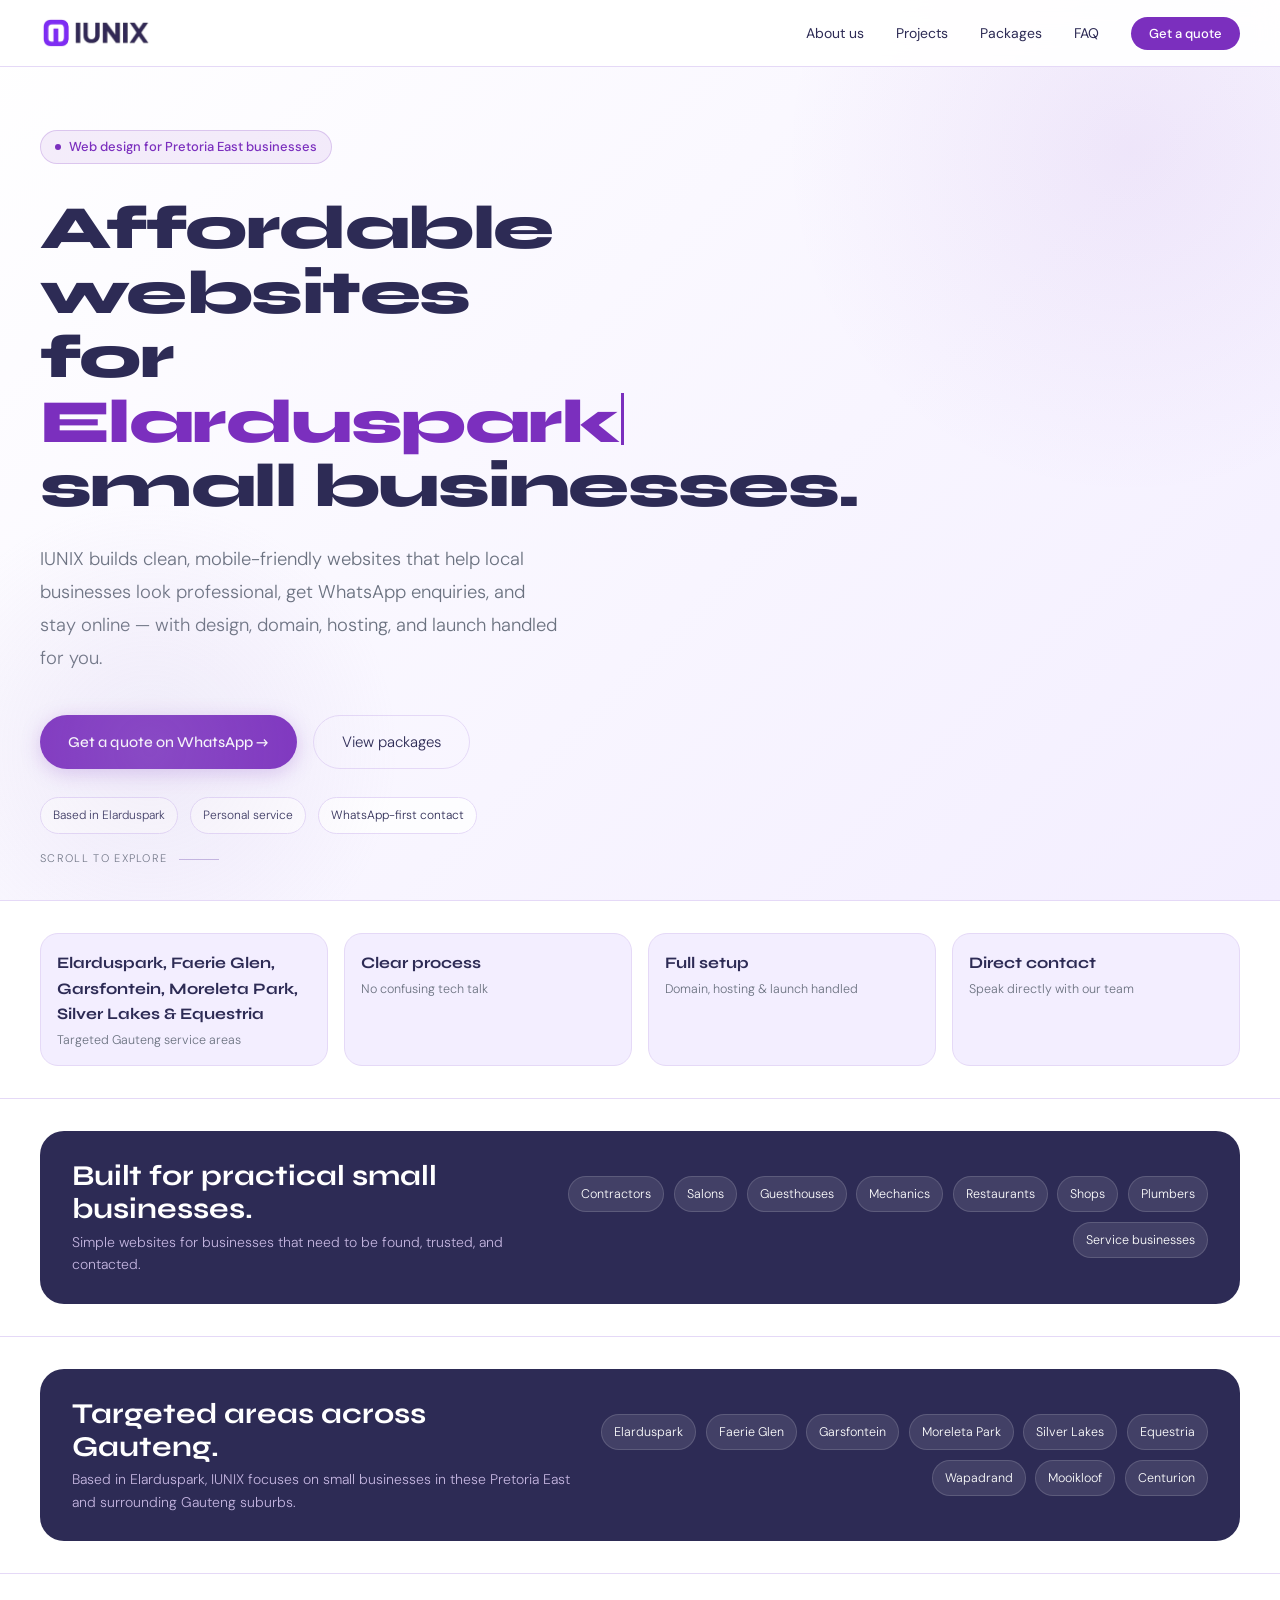
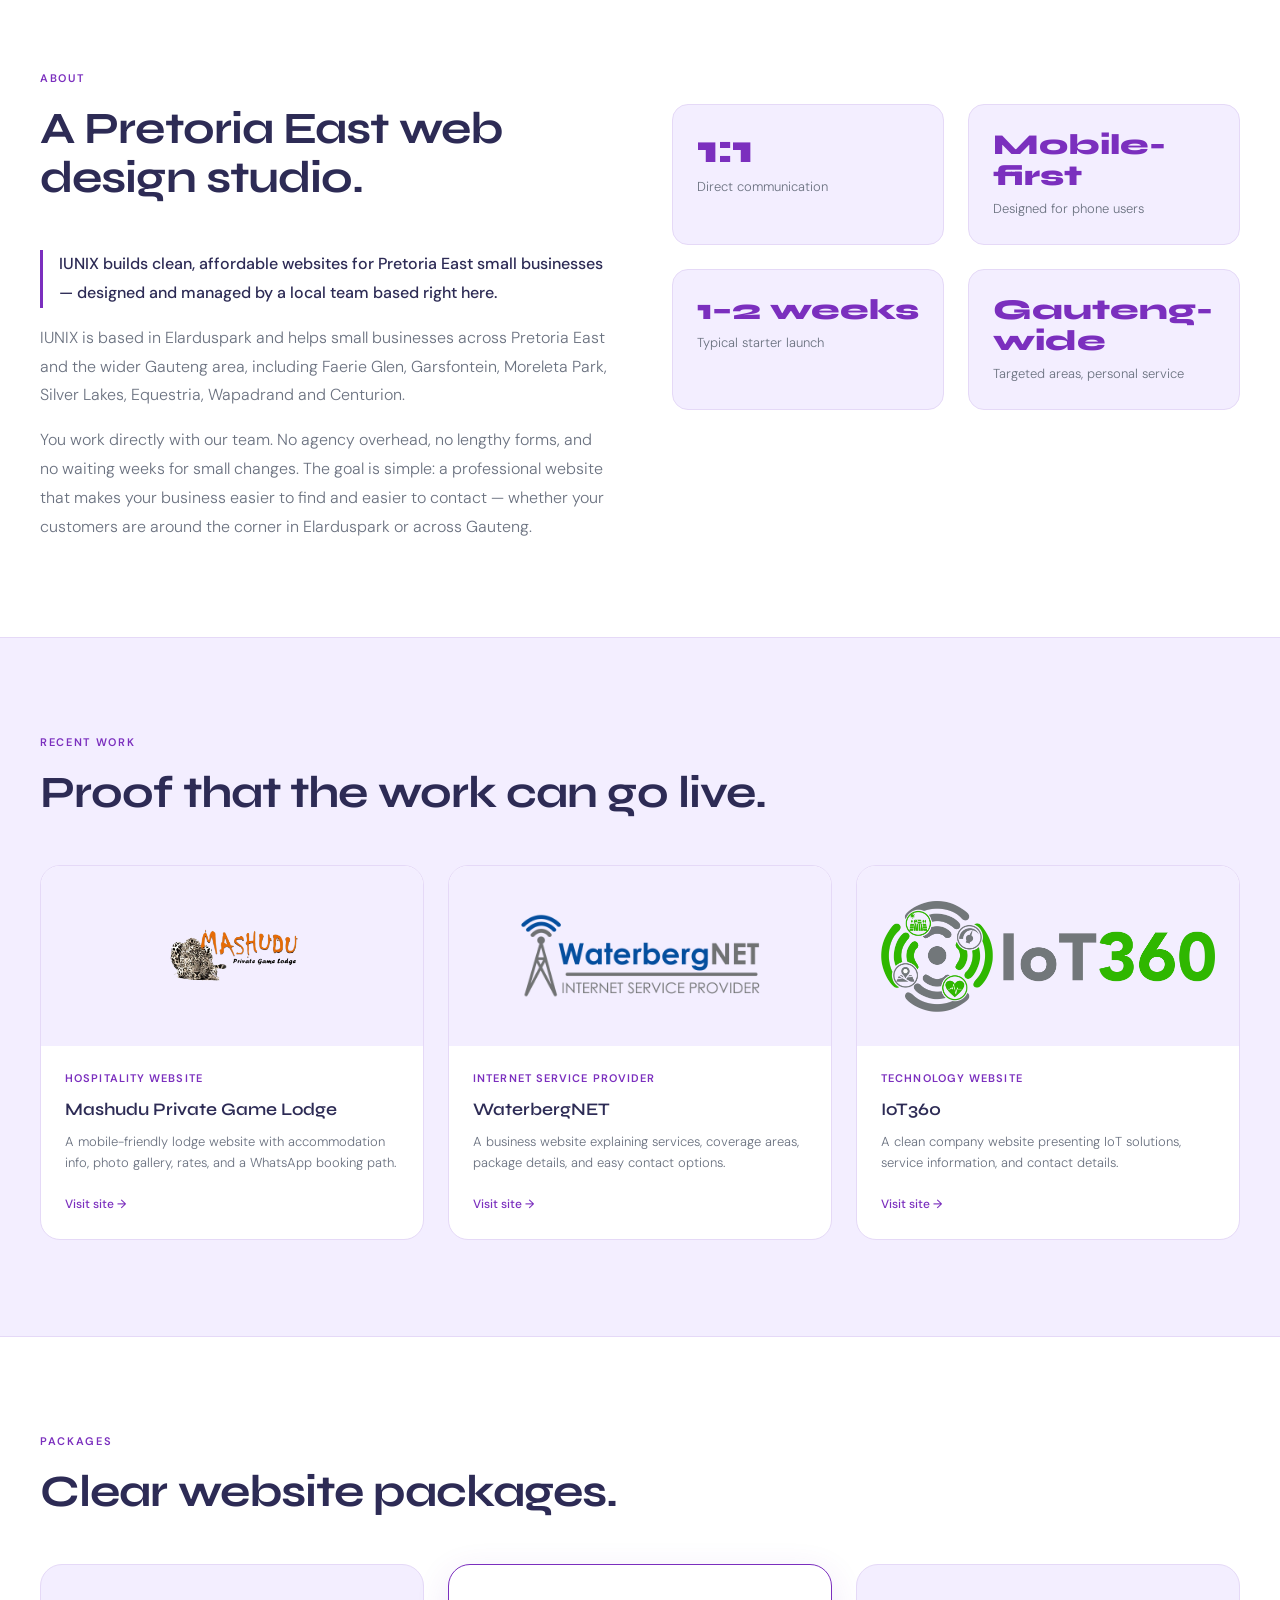
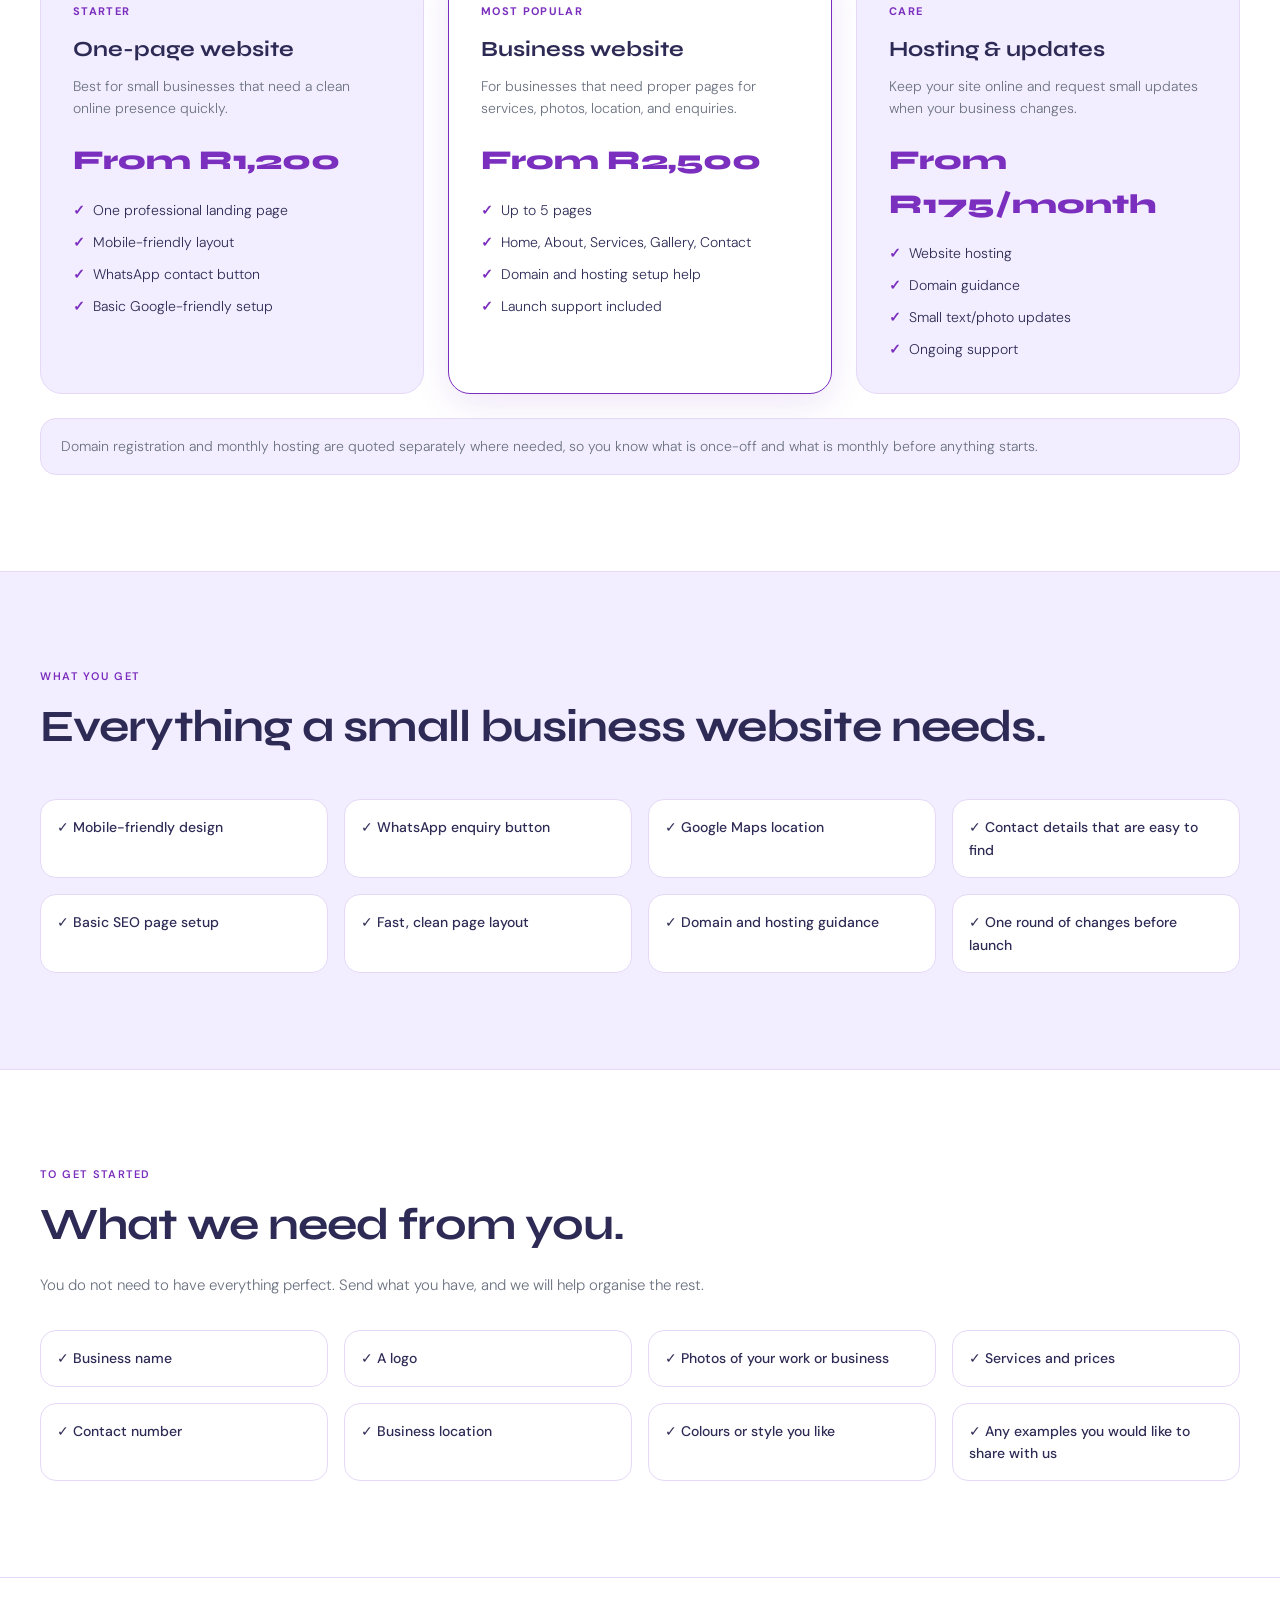
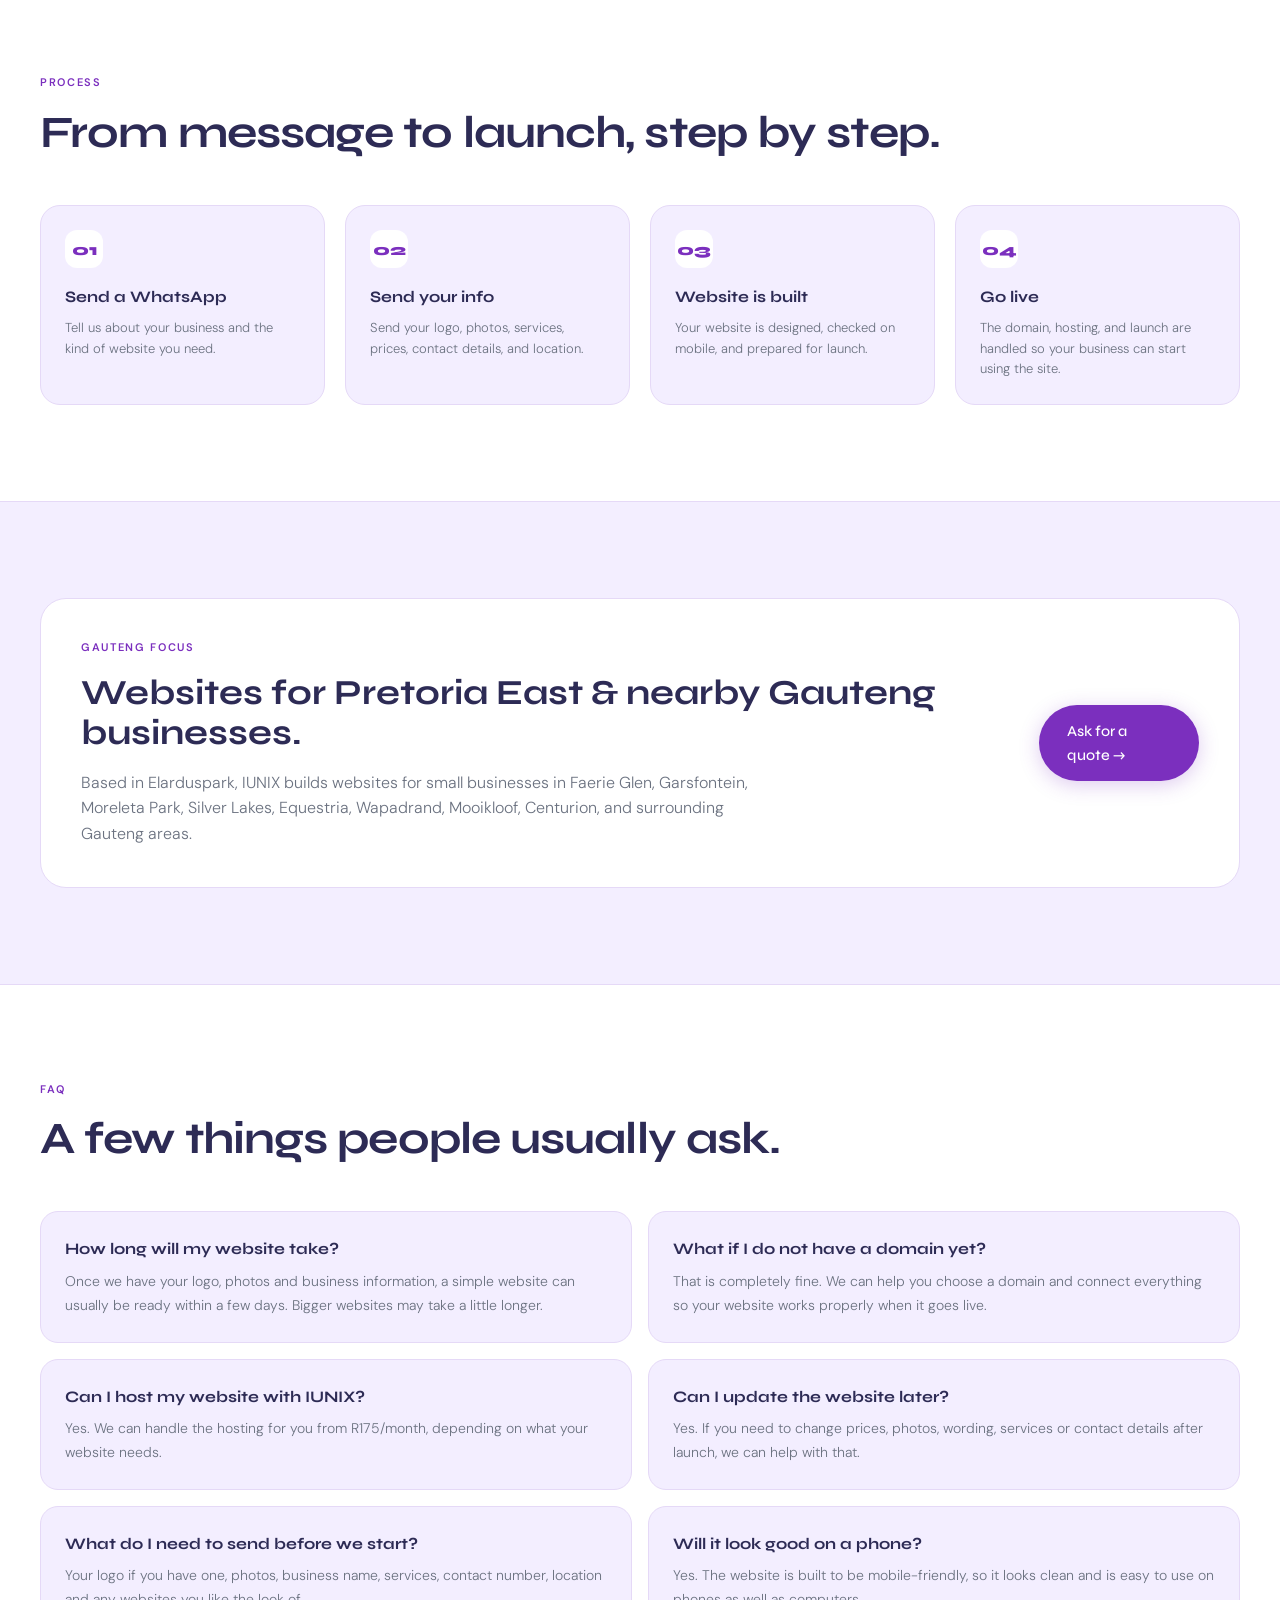
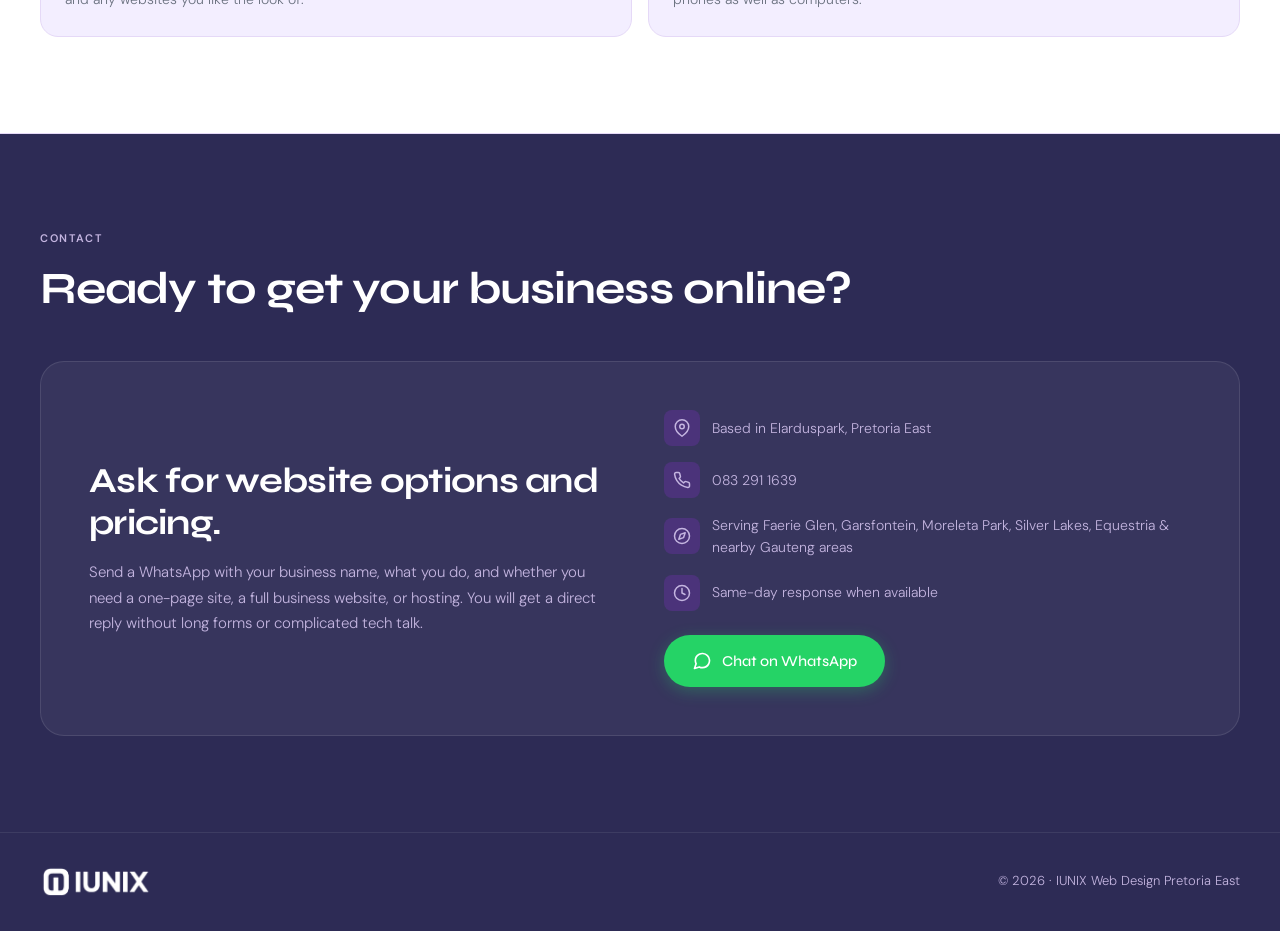
==== commit a45eca53: "Add files via upload" ====
--- a/index.html
+++ b/index.html
@@ -1,1344 +1,1410 @@
 <!DOCTYPE html>
 <html lang="en">
 <head>
-<meta charset="utf-8">
-<meta name="viewport" content="width=device-width, initial-scale=1, viewport-fit=cover">
-<title>BOLT ARENA</title>
-<link rel="preconnect" href="https://fonts.googleapis.com">
-<link rel="preconnect" href="https://fonts.gstatic.com" crossorigin>
-<link href="https://fonts.googleapis.com/css2?family=Press+Start+2P&display=swap" rel="stylesheet">
+<meta charset="UTF-8">
+<meta name="viewport" content="width=device-width, initial-scale=1.0">
+<meta name="description" content="IUNIX builds affordable, mobile-friendly websites for small businesses in Pretoria East and Gauteng, including Elarduspark, Faerie Glen, Garsfontein, Moreleta Park, Silver Lakes and Equestria.">
+<meta name="theme-color" content="#7B2FBE">
+<meta property="og:title" content="Affordable Web Design Pretoria East | IUNIX">
+<meta property="og:description" content="Clean, mobile-friendly websites for Pretoria East small businesses. WhatsApp contact, domain setup, hosting and launch handled for you.">
+<meta property="og:type" content="website">
+<meta property="og:url" content="https://iunix.co.za">
+
+<title>Affordable Web Design Pretoria East | IUNIX</title>
+<link rel="icon" type="image/svg+xml" href="[data-uri]">
+<!-- Google Analytics - Replace G-F59QDDF454 with your Measurement ID -->
+<script async src="https://www.googletagmanager.com/gtag/js?id=G-F59QDDF454"></script>
+<script>
+  window.dataLayer = window.dataLayer || [];
+  function gtag(){{dataLayer.push(arguments);}}
+  gtag('js', new Date());
+  gtag('config', 'G-F59QDDF454');
+</script>
+<link href="https://fonts.googleapis.com/css2?family=Syne:wght@400;500;600;700;800&family=DM+Sans:wght@300;400;500&display=swap" rel="stylesheet">
 <style>
-  :root{
-    --ink:#fff8e7;
-    --dim:#8f86b8;
-    --p1:#ffb000;
-    --p2:#00e5ff;
-    --hot:#ff2e5b;
-    --go:#7cff3d;
-    --cab:#0a0812;
-    --pix:"Press Start 2P","Courier New",monospace;
-  }
-  *{box-sizing:border-box}
-  html,body{height:100%}
-  body{
-    margin:0;background:#050409;color:var(--ink);
-    font-family:"Segoe UI",system-ui,-apple-system,Roboto,sans-serif;
-    display:flex;align-items:center;justify-content:center;overflow:hidden;
-    -webkit-tap-highlight-color:transparent;
-  }
-  #shell{width:min(100vw,1060px);height:100%;display:flex;align-items:center;justify-content:center;padding:8px}
-  /* the cabinet screen */
-  #stage{position:relative;width:100%;aspect-ratio:960/688;max-height:calc(100vh - 16px)}
-  canvas{
-    width:100%;height:100%;display:block;background:#000;
-    border-radius:10px;image-rendering:pixelated;
-    box-shadow:0 0 0 4px #171227, 0 0 0 7px #2b2145, 0 0 60px rgba(120,60,255,.22), 0 20px 50px rgba(0,0,0,.7);
-    touch-action:none;
-  }
-  /* CRT glass */
-  #glass{
-    position:absolute;inset:0;pointer-events:none;border-radius:10px;overflow:hidden;
-    background:
-      repeating-linear-gradient(to bottom, rgba(0,0,0,.28) 0 1px, rgba(0,0,0,0) 1px 3px),
-      radial-gradient(120% 90% at 50% 50%, rgba(255,255,255,.05) 0%, rgba(0,0,0,.45) 100%);
-    mix-blend-mode:multiply;opacity:.85;
-  }
-  #glare{
-    position:absolute;inset:0;pointer-events:none;border-radius:10px;
-    background:linear-gradient(115deg, rgba(255,255,255,.07) 0 22%, rgba(255,255,255,0) 45%);
-  }
-  @media (prefers-reduced-motion:reduce){ .blink{animation:none !important} }
-  /* screens */
-  .layer{position:absolute;inset:0;display:flex;align-items:center;justify-content:center;padding:16px;z-index:3}
-  .layer[hidden]{display:none}
-  .sheet{
-    width:100%;max-width:640px;max-height:100%;overflow:auto;
-    background:rgba(4,3,10,.93);border:3px solid var(--p2);
-    box-shadow:0 0 0 3px #000, 0 0 26px rgba(0,229,255,.28);
-    padding:20px 22px;
-  }
-  .sheet::-webkit-scrollbar{width:8px}
-  .sheet::-webkit-scrollbar-thumb{background:#2b2145}
-  .marquee{text-align:center;margin:2px 0 16px}
-  .marquee b{
-    display:block;font-family:var(--pix);font-size:clamp(20px,4.4vw,38px);line-height:1.35;
-    color:var(--ink);text-shadow:3px 0 0 var(--p2), -3px 0 0 var(--hot), 0 4px 0 #000;
-  }
-  .marquee span{display:block;margin-top:12px;font-family:var(--pix);font-size:9px;color:var(--dim);line-height:1.9}
-  h2{margin:0 0 6px;font-family:var(--pix);font-size:14px;color:var(--p1);text-shadow:0 3px 0 #000}
-  .sub{margin:0 0 16px;color:var(--dim);font-size:13px;line-height:1.55}
-  .menu{display:flex;flex-direction:column;gap:6px}
-  button{font:inherit;color:inherit;cursor:pointer;border:none;background:none}
-  .btn{
-    display:flex;align-items:center;gap:12px;width:100%;text-align:left;
-    background:#0e0a1c;border:2px solid #2b2145;padding:12px 14px;
-    font-family:var(--pix);font-size:11px;line-height:1.6;color:var(--ink);
-  }
-  .btn::before{content:"\25B6";font-size:9px;color:transparent}
-  .btn:hover,.btn:focus-visible,.btn.sel{background:#1a1030;border-color:var(--p1);outline:none}
-  .btn:hover::before,.btn:focus-visible::before,.btn.sel::before{color:var(--p1)}
-  .btn small{margin-left:auto;font-family:var(--pix);font-size:8px;color:var(--dim)}
-  .grid2{display:grid;grid-template-columns:1fr 1fr;gap:12px}
-  @media (max-width:640px){.grid2{grid-template-columns:1fr}}
-  .card{background:#0b0817;border:2px solid #2b2145;padding:12px}
-  .card h3{margin:0 0 10px;font-family:var(--pix);font-size:9px;color:var(--p2)}
-  .card.p1 h3{color:var(--p1)}
-  .swatches{display:flex;flex-wrap:wrap;gap:6px}
-  .sw{width:28px;height:28px;border:3px solid #000;box-shadow:0 0 0 1px #2b2145;cursor:pointer}
-  .sw[aria-pressed="true"]{box-shadow:0 0 0 2px var(--ink)}
-  .chips{display:flex;flex-wrap:wrap;gap:6px;margin-top:8px}
-  .chip{
-    border:2px solid #2b2145;background:#0e0a1c;padding:7px 9px;cursor:pointer;
-    font-family:var(--pix);font-size:8px;line-height:1.5;color:var(--dim);
-  }
-  .chip[aria-pressed="true"]{background:var(--p1);border-color:var(--p1);color:#120c00}
-  .label{font-family:var(--pix);font-size:8px;color:var(--dim);margin:12px 0 0}
-  .gun{display:block;width:100%;text-align:left;border:2px solid #2b2145;background:#0e0a1c;padding:9px 10px;margin-bottom:6px;cursor:pointer}
-  .gun[aria-pressed="true"]{border-color:var(--ink);background:#1a1030}
-  .gun b{display:block;font-family:var(--pix);font-size:10px;color:var(--ink)}
-  .gun i{display:block;font-style:normal;color:var(--dim);font-size:12px;margin:5px 0 6px}
-  .bars{display:flex;gap:3px}
-  .bars s{flex:1;height:5px;background:#2b2145;text-decoration:none}
-  .bars s.on{background:var(--p1)}
-  .kbd{display:inline-block;min-width:22px;text-align:center;padding:4px 6px;margin:2px;
-       background:#0e0a1c;border:2px solid #2b2145;font-family:var(--pix);font-size:8px}
-  .keyline{color:var(--dim);font-size:12px;line-height:2.4;margin:0 0 6px}
-  .note{color:var(--dim);font-size:12px;line-height:1.6;margin-top:12px}
-  .blink{animation:bl 1.05s steps(1,end) infinite}
-  @keyframes bl{0%,55%{opacity:1}56%,100%{opacity:.18}}
-  /* touch */
-  #pads{position:absolute;inset:0;display:none;pointer-events:none;z-index:2}
-  #pads.on{display:block}
-  .pad,.trig{position:absolute;pointer-events:auto;border:3px solid rgba(255,255,255,.25);background:rgba(255,255,255,.05);
-           touch-action:none;-webkit-user-select:none;user-select:none;-webkit-touch-callout:none}
-  .pad .nub{pointer-events:none}
-  .pad{width:21%;aspect-ratio:1;bottom:4%;border-radius:50%}
-  .trig{width:13%;aspect-ratio:1;top:16%;border-radius:50%;display:flex;align-items:center;justify-content:center;
-        font-family:var(--pix);font-size:8px;color:#fff}
-  .pad .nub{position:absolute;left:50%;top:50%;width:36%;aspect-ratio:1;border-radius:50%;transform:translate(-50%,-50%);background:rgba(255,255,255,.4)}
-  #p1pad{left:3%}#p2pad{right:3%}#p1fire{left:5%}#p2fire{right:5%}
-  #p1pad,#p1fire{border-color:var(--p1)}
-  #p2pad,#p2fire{border-color:var(--p2)}
-  .hide{display:none !important}
-  #rotate{display:none;position:fixed;left:50%;bottom:2vh;transform:translateX(-50%);z-index:6;
-          font-family:var(--pix);font-size:8px;color:var(--ink);background:rgba(4,3,10,.9);
-          border:2px solid var(--p1);padding:8px 12px;pointer-events:none}
-  @media (pointer:coarse){
-    #pads{position:fixed;inset:0;z-index:5}
-    .pad{width:30vw;max-width:180px;bottom:3vh}
-    .trig{width:21vw;max-width:124px;top:auto;bottom:25vh;font-size:9px}
-    #p1pad{left:3vw}  #p2pad{right:3vw}
-    #p1fire{left:4vw}  #p2fire{right:4vw}
-    #pads.solo #p1fire{left:auto;right:4vw;bottom:5vh;width:26vw;max-width:150px}
-  }
-  @media (pointer:coarse) and (orientation:portrait){ #rotate{display:block} }
+  *, *::before, *::after { box-sizing: border-box; margin: 0; padding: 0; }
+
+  :root {
+    --purple: #7B2FBE;
+    --purple-dark: #2D2B55;
+    --purple-light: #C4B5E0;
+    --purple-pale: #F3EEFF;
+    --purple-mid: #9B59D0;
+    --white: #ffffff;
+    --gray: #6B7280;
+    --border: #E5D9F7;
+    --card-bg: #FAFAFA;
+  }
+
+  html { scroll-behavior: smooth; }
+
+  body {
+    background: var(--white);
+    color: var(--purple-dark);
+    font-family: 'DM Sans', sans-serif;
+    font-weight: 300;
+    line-height: 1.6;
+    overflow-x: hidden;
+  }
+
+  h1, h2, h3 { font-family: 'Syne', sans-serif; }
+
+  /* NAV */
+  nav {
+    position: fixed;
+    top: 0; left: 0; right: 0;
+    z-index: 100;
+    display: flex;
+    justify-content: space-between;
+    align-items: center;
+    padding: 1rem 2.5rem;
+    background: rgba(255,255,255,0.92);
+    backdrop-filter: blur(12px);
+    border-bottom: 1px solid var(--border);
+  }
+
+  .nav-logo img {
+    height: 34px;
+    width: auto;
+    display: block;
+  }
+
+  .nav-links { display: flex; gap: 2rem; list-style: none; align-items: center; }
+
+  .nav-links a {
+    color: var(--purple-dark);
+    text-decoration: none;
+    font-size: 14px;
+    font-weight: 400;
+    transition: color 0.2s;
+  }
+
+  .nav-links a:hover { color: var(--purple); }
+
+  .nav-cta {
+    background: var(--purple) !important;
+    color: white !important;
+    padding: 8px 18px;
+    border-radius: 100px;
+    font-weight: 500 !important;
+    font-size: 13px !important;
+  }
+
+  /* HERO */
+  .hero {
+    min-height: 100vh;
+    display: flex;
+    flex-direction: column;
+    justify-content: center;
+    padding: 8rem 2.5rem 4rem;
+    position: relative;
+    overflow: hidden;
+    background: linear-gradient(135deg, #ffffff 0%, #F3EEFF 100%);
+  }
+
+  .hero::before {
+    content: '';
+    position: absolute;
+    top: -200px; right: -200px;
+    width: 700px; height: 700px;
+    background: radial-gradient(circle, rgba(123,47,190,0.08) 0%, transparent 70%);
+    pointer-events: none;
+  }
+
+  .hero::after {
+    content: '';
+    position: absolute;
+    bottom: -100px; left: -100px;
+    width: 500px; height: 500px;
+    background: radial-gradient(circle, rgba(196,181,224,0.2) 0%, transparent 70%);
+    pointer-events: none;
+  }
+
+  .hero-tag {
+    display: inline-flex;
+    align-items: center;
+    gap: 8px;
+    font-size: 13px;
+    color: var(--purple);
+    background: rgba(123,47,190,0.08);
+    border: 1px solid rgba(123,47,190,0.2);
+    padding: 6px 14px;
+    border-radius: 100px;
+    margin-bottom: 2rem;
+    width: fit-content;
+    opacity: 0;
+    animation: fadeUp 0.6s ease forwards 0.1s;
+    font-weight: 500;
+  }
+
+  .hero-tag::before {
+    content: '';
+    width: 6px; height: 6px;
+    background: var(--purple);
+    border-radius: 50%;
+  }
+
+  .hero h1 {
+    font-size: clamp(2rem, 4.8vw, 4.2rem);
+    font-weight: 800;
+    line-height: 1.05;
+    letter-spacing: -0.025em;
+    margin-bottom: 1.5rem;
+    max-width: 860px;
+    color: var(--purple-dark);
+    opacity: 0;
+    animation: fadeUp 0.6s ease forwards 0.2s;
+  }
+
+  .hero h1 .accent {
+    color: var(--purple);
+    display: inline-block;
+    white-space: nowrap;
+    min-height: 1em;
+    min-width: 13ch;
+  }
+
+  .hero h1 .accent::after {
+    content: '';
+    display: inline-block;
+    width: 3px;
+    height: 0.85em;
+    margin-left: 3px;
+    background: var(--purple);
+    vertical-align: -0.05em;
+    animation: blink-caret 0.8s step-end infinite;
+  }
+
+  @keyframes blink-caret {
+    0%, 100% { opacity: 1; }
+    50% { opacity: 0; }
+  }
+
+  .hero-sub {
+    font-size: clamp(1rem, 2vw, 1.15rem);
+    color: var(--gray);
+    max-width: 520px;
+    margin-bottom: 2.5rem;
+    line-height: 1.8;
+    opacity: 0;
+    animation: fadeUp 0.6s ease forwards 0.3s;
+  }
+
+  .hero-cta {
+    display: flex;
+    gap: 1rem;
+    flex-wrap: wrap;
+    opacity: 0;
+    animation: fadeUp 0.6s ease forwards 0.4s;
+  }
+
+  .btn-primary {
+    display: inline-flex;
+    align-items: center;
+    gap: 8px;
+    background: var(--purple);
+    color: white;
+    padding: 14px 28px;
+    border-radius: 100px;
+    font-size: 15px;
+    font-weight: 500;
+    font-family: 'Syne', sans-serif;
+    text-decoration: none;
+    transition: background 0.2s, transform 0.15s;
+    box-shadow: 0 4px 20px rgba(123,47,190,0.25);
+  }
+
+  .btn-primary:hover { background: #6A25A8; transform: translateY(-2px); }
+
+  .btn-outline {
+    display: inline-flex;
+    align-items: center;
+    gap: 8px;
+    background: transparent;
+    color: var(--purple-dark);
+    padding: 14px 28px;
+    border-radius: 100px;
+    border: 1.5px solid var(--border);
+    font-size: 15px;
+    text-decoration: none;
+    transition: border-color 0.2s, transform 0.15s;
+  }
+
+  .btn-outline:hover { border-color: var(--purple); color: var(--purple); transform: translateY(-2px); }
+
+  .hero-scroll {
+    position: absolute;
+    bottom: 2rem; left: 2.5rem;
+    font-size: 11px;
+    color: var(--gray);
+    letter-spacing: 0.12em;
+    text-transform: uppercase;
+    display: flex;
+    align-items: center;
+    gap: 12px;
+    opacity: 0;
+    animation: fadeUp 0.6s ease forwards 0.7s;
+  }
+
+  .hero-scroll::after { content: ''; width: 40px; height: 1px; background: var(--purple-light); }
+
+  /* SECTIONS */
+  section { padding: 6rem 2.5rem; }
+
+  .section-label {
+    font-size: 11px;
+    font-weight: 600;
+    color: var(--purple);
+    letter-spacing: 0.15em;
+    text-transform: uppercase;
+    margin-bottom: 1rem;
+  }
+
+  .section-title {
+    font-size: clamp(1.8rem, 4vw, 2.8rem);
+    font-weight: 700;
+    letter-spacing: -0.02em;
+    margin-bottom: 3rem;
+    line-height: 1.1;
+    color: var(--purple-dark);
+  }
+
+  /* ABOUT */
+  .about { border-top: 1px solid var(--border); background: white; }
+
+  .about-grid {
+    display: grid;
+    grid-template-columns: 1fr 1fr;
+    gap: 4rem;
+    align-items: start;
+  }
+
+  .about-text p { color: var(--gray); font-size: 16px; line-height: 1.8; margin-bottom: 1rem; }
+
+  .credibility-line {
+    color: var(--purple-dark) !important;
+    font-weight: 500;
+    border-left: 3px solid var(--purple);
+    padding-left: 1rem;
+  }
+
+  .about-text p:last-child { margin-bottom: 0; }
+
+  .about-stats { display: grid; grid-template-columns: 1fr 1fr; gap: 1.5rem; }
+
+  .stat {
+    background: var(--purple-pale);
+    border: 1px solid var(--border);
+    border-radius: 16px;
+    padding: 1.5rem;
+  }
+
+  .stat-number {
+    font-family: 'Syne', sans-serif;
+    font-size: 2.5rem;
+    font-weight: 800;
+    color: var(--purple);
+    line-height: 1;
+    margin-bottom: 0.5rem;
+  }
+
+  .stat-number.stat-text {
+    font-size: clamp(1.35rem, 2.4vw, 1.8rem);
+    line-height: 1.08;
+  }
+
+  .stat-label { font-size: 13px; color: var(--gray); }
+
+  /* PORTFOLIO */
+  .portfolio { border-top: 1px solid var(--border); background: var(--purple-pale); }
+
+  .projects-grid {
+    display: grid;
+    grid-template-columns: repeat(auto-fit, minmax(280px, 1fr));
+    gap: 1.5rem;
+  }
+
+  .project-card {
+    background: white;
+    border: 1.5px solid var(--border);
+    border-radius: 20px;
+    overflow: hidden;
+    transition: transform 0.25s, border-color 0.25s, box-shadow 0.25s;
+    text-decoration: none;
+    color: inherit;
+    display: block;
+  }
+
+  .project-card:hover {
+    transform: translateY(-6px);
+    border-color: var(--purple);
+    box-shadow: 0 12px 40px rgba(123,47,190,0.12);
+  }
+
+  .project-thumb {
+    height: 180px;
+    display: flex;
+    align-items: center;
+    justify-content: center;
+    padding: 1.5rem;
+    background: var(--purple-pale);
+  }
+
+  .project-thumb img {
+    max-height: 100%;
+    max-width: 100%;
+    object-fit: contain;
+  }
+
+  .project-body { padding: 1.5rem; }
+
+  .project-type {
+    font-size: 11px;
+    color: var(--purple);
+    letter-spacing: 0.1em;
+    text-transform: uppercase;
+    margin-bottom: 0.5rem;
+    font-weight: 600;
+  }
+
+  .project-name {
+    font-family: 'Syne', sans-serif;
+    font-size: 1.1rem;
+    font-weight: 600;
+    margin-bottom: 0.5rem;
+    color: var(--purple-dark);
+  }
+
+  .project-desc { font-size: 13px; color: var(--gray); line-height: 1.6; margin-bottom: 1rem; }
+
+  .project-link {
+    font-size: 12px;
+    color: var(--purple);
+    font-weight: 500;
+    display: inline-flex;
+    align-items: center;
+    gap: 4px;
+  }
+
+  /* SERVICES */
+  .services { border-top: 1px solid var(--border); background: white; }
+
+  .services-grid {
+    display: grid;
+    grid-template-columns: repeat(auto-fit, minmax(240px, 1fr));
+    gap: 1.5rem;
+  }
+
+  .service-card {
+    background: var(--purple-pale);
+    border: 1.5px solid var(--border);
+    border-radius: 20px;
+    padding: 2rem;
+    transition: border-color 0.25s, box-shadow 0.25s;
+  }
+
+  .service-card:hover {
+    border-color: var(--purple);
+    box-shadow: 0 8px 30px rgba(123,47,190,0.1);
+  }
+
+  .service-icon {
+    width: 48px; height: 48px;
+    background: white;
+    border-radius: 12px;
+    display: flex;
+    align-items: center;
+    justify-content: center;
+    margin-bottom: 1.25rem;
+    font-size: 22px;
+    box-shadow: 0 2px 8px rgba(123,47,190,0.1);
+  }
+
+  .service-name {
+    font-family: 'Syne', sans-serif;
+    font-size: 1.05rem;
+    font-weight: 600;
+    margin-bottom: 0.5rem;
+    color: var(--purple-dark);
+  }
+
+  .service-desc { font-size: 13px; color: var(--gray); line-height: 1.6; margin-bottom: 1.25rem; }
+
+  .service-price {
+    font-size: 13px;
+    font-weight: 600;
+    color: var(--purple);
+    border-top: 1px solid var(--border);
+    padding-top: 1rem;
+  }
+
+  /* CONTACT */
+  .contact { border-top: 1px solid var(--border); background: var(--purple-dark); }
+
+  .contact .section-label { color: var(--purple-light); }
+  .contact .section-title { color: white; }
+
+  .contact-inner {
+    background: rgba(255,255,255,0.05);
+    border: 1px solid rgba(255,255,255,0.1);
+    border-radius: 24px;
+    padding: 3rem;
+    display: grid;
+    grid-template-columns: 1fr 1fr;
+    gap: 3rem;
+    align-items: center;
+  }
+
+  .contact-text h2 {
+    font-size: clamp(1.6rem, 3vw, 2.2rem);
+    font-weight: 700;
+    letter-spacing: -0.02em;
+    margin-bottom: 1rem;
+    line-height: 1.2;
+    color: white;
+  }
+
+  .contact-text p { color: var(--purple-light); font-size: 15px; line-height: 1.7; }
+  .contact-details { display: flex; flex-direction: column; gap: 1rem; }
+
+  .contact-item {
+    display: flex;
+    align-items: center;
+    gap: 12px;
+    font-size: 14px;
+    color: var(--purple-light);
+  }
+
+  .contact-item-icon {
+    width: 36px; height: 36px;
+    background: rgba(123,47,190,0.3);
+    border-radius: 8px;
+    display: flex;
+    align-items: center;
+    justify-content: center;
+    font-size: 16px;
+    flex-shrink: 0;
+  }
+
+  .contact-item-icon svg { width: 18px; height: 18px; }
+
+  .wa-link svg,
+  .mobile-sticky-cta svg { width: 20px; height: 20px; flex-shrink: 0; }
+
+  .wa-link {
+    display: inline-flex;
+    align-items: center;
+    gap: 10px;
+    background: #25D366;
+    color: white;
+    padding: 14px 28px;
+    border-radius: 100px;
+    font-size: 15px;
+    font-weight: 500;
+    font-family: 'Syne', sans-serif;
+    text-decoration: none;
+    margin-top: 0.5rem;
+    transition: background 0.2s, transform 0.15s;
+    width: fit-content;
+    box-shadow: 0 4px 16px rgba(37,211,102,0.3);
+  }
+
+  .wa-link:hover { background: #1da851; transform: translateY(-2px); }
+
+  /* FOOTER */
+  footer {
+    background: var(--purple-dark);
+    border-top: 1px solid rgba(255,255,255,0.08);
+    padding: 2rem 2.5rem;
+    display: flex;
+    justify-content: space-between;
+    align-items: center;
+    font-size: 13px;
+    color: var(--purple-light);
+  }
+
+  footer img { height: 34px; width: auto; display: block; }
+
+
+  .hero-mini-proof {
+    display: flex;
+    gap: 0.75rem;
+    flex-wrap: wrap;
+    margin-top: 1.75rem;
+    opacity: 0;
+    animation: fadeUp 0.6s ease forwards 0.55s;
+  }
+
+  .hero-mini-proof span {
+    font-size: 12px;
+    color: var(--purple-dark);
+    background: rgba(255,255,255,0.75);
+    border: 1px solid var(--border);
+    padding: 8px 12px;
+    border-radius: 999px;
+  }
+
+  .trust-strip {
+    padding: 2rem 2.5rem;
+    background: white;
+    border-top: 1px solid var(--border);
+  }
+
+  .trust-grid {
+    display: grid;
+    grid-template-columns: repeat(auto-fit, minmax(190px, 1fr));
+    gap: 1rem;
+  }
+
+  .trust-pill {
+    border: 1.5px solid var(--border);
+    background: var(--purple-pale);
+    border-radius: 18px;
+    padding: 1rem;
+  }
+
+  .trust-pill strong {
+    display: block;
+    font-family: 'Syne', sans-serif;
+    color: var(--purple-dark);
+    margin-bottom: 0.25rem;
+  }
+
+  .trust-pill span {
+    display: block;
+    color: var(--gray);
+    font-size: 12.5px;
+    line-height: 1.45;
+  }
+  .credibility-line { color: var(--purple-dark) !important; font-weight: 500; }
+
+  .packages { border-top: 1px solid var(--border); background: white; }
+
+  .packages-grid {
+    display: grid;
+    grid-template-columns: repeat(3, 1fr);
+    gap: 1.5rem;
+  }
+
+  .package-card {
+    display: block;
+    background: var(--purple-pale);
+    border: 1.5px solid var(--border);
+    border-radius: 22px;
+    padding: 2rem;
+    text-decoration: none;
+    color: inherit;
+    cursor: pointer;
+    transition: transform 0.25s, border-color 0.25s, box-shadow 0.25s;
+  }
+
+  .package-card:hover {
+    transform: translateY(-5px);
+    border-color: var(--purple);
+    box-shadow: 0 12px 35px rgba(123,47,190,0.1);
+  }
+
+  .package-card.featured {
+    background: white;
+    border-color: var(--purple);
+    box-shadow: 0 10px 35px rgba(123,47,190,0.12);
+  }
+
+  .package-label {
+    display: inline-block;
+    font-size: 11px;
+    letter-spacing: 0.12em;
+    text-transform: uppercase;
+    color: var(--purple);
+    font-weight: 700;
+    margin-bottom: 1rem;
+  }
+
+  .package-card h3 {
+    font-size: 1.35rem;
+    line-height: 1.2;
+    margin-bottom: 0.75rem;
+    color: var(--purple-dark);
+  }
+
+  .package-card p { color: var(--gray); font-size: 14px; margin-bottom: 1.25rem; }
+
+  .package-price {
+    font-family: 'Syne', sans-serif;
+    font-size: 1.7rem;
+    font-weight: 800;
+    color: var(--purple);
+    margin-bottom: 1rem;
+  }
+
+  .package-card ul { list-style: none; display: grid; gap: 0.6rem; }
+  .package-card li { font-size: 14px; color: var(--purple-dark); }
+  .package-card li::before { content: '✓'; color: var(--purple); font-weight: 700; margin-right: 8px; }
+
+  .included { border-top: 1px solid var(--border); background: var(--purple-pale); }
+
+  .included-grid {
+    display: grid;
+    grid-template-columns: repeat(4, 1fr);
+    gap: 1rem;
+  }
+
+  .included-item {
+    background: white;
+    border: 1.5px solid var(--border);
+    border-radius: 16px;
+    padding: 1rem;
+    color: var(--purple-dark);
+    font-weight: 500;
+    font-size: 14px;
+  }
+
+  .process { border-top: 1px solid var(--border); background: white; }
+
+  .process-grid {
+    display: grid;
+    grid-template-columns: repeat(4, 1fr);
+    gap: 1.25rem;
+  }
+
+  .process-step {
+    border: 1.5px solid var(--border);
+    border-radius: 20px;
+    padding: 1.5rem;
+    background: var(--purple-pale);
+  }
+
+  .process-step span {
+    display: inline-flex;
+    width: 38px;
+    height: 38px;
+    align-items: center;
+    justify-content: center;
+    background: white;
+    border-radius: 12px;
+    color: var(--purple);
+    font-family: 'Syne', sans-serif;
+    font-weight: 800;
+    margin-bottom: 1rem;
+  }
+
+  .process-step h3 { font-size: 1rem; margin-bottom: 0.5rem; color: var(--purple-dark); }
+  .process-step p { font-size: 13px; color: var(--gray); line-height: 1.6; }
+
+  .local-seo { border-top: 1px solid var(--border); background: var(--purple-pale); }
+
+  .local-card {
+    background: white;
+    border: 1.5px solid var(--border);
+    border-radius: 26px;
+    padding: 2.5rem;
+    display: flex;
+    align-items: center;
+    justify-content: space-between;
+    gap: 2rem;
+  }
+
+  .local-card h2 {
+    font-size: clamp(1.5rem, 3vw, 2.2rem);
+    line-height: 1.15;
+    margin-bottom: 1rem;
+    color: var(--purple-dark);
+  }
+
+  .local-card p { color: var(--gray); max-width: 680px; }
+
+  .faq { border-top: 1px solid var(--border); background: white; }
+
+  .faq-grid {
+    display: grid;
+    grid-template-columns: repeat(2, 1fr);
+    gap: 1rem;
+  }
+
+  .faq-item {
+    border: 1.5px solid var(--border);
+    border-radius: 18px;
+    padding: 1.5rem;
+    background: var(--purple-pale);
+  }
+
+  .faq-item h3 { font-size: 1rem; margin-bottom: 0.5rem; color: var(--purple-dark); }
+  .faq-item p { font-size: 14px; color: var(--gray); line-height: 1.7; }
+
+  .mobile-sticky-cta { display: none; }
+
+
+  .perfect-for {
+    border-top: 1px solid var(--border);
+    background: white;
+    padding: 2rem 2.5rem;
+  }
+
+  .perfect-for-card {
+    background: var(--purple-dark);
+    border-radius: 24px;
+    padding: 1.75rem 2rem;
+    display: flex;
+    align-items: center;
+    justify-content: space-between;
+    gap: 1.5rem;
+  }
+
+  .perfect-for-card h2 {
+    color: white;
+    font-size: clamp(1.25rem, 2.5vw, 1.8rem);
+    line-height: 1.15;
+    margin-bottom: 0.35rem;
+  }
+
+  .perfect-for-card p {
+    color: var(--purple-light);
+    font-size: 14px;
+  }
+
+  .perfect-for-tags {
+    display: flex;
+    flex-wrap: wrap;
+    gap: 0.6rem;
+    justify-content: flex-end;
+    max-width: 720px;
+  }
+
+  .perfect-for-tags span {
+    color: white;
+    background: rgba(255,255,255,0.1);
+    border: 1px solid rgba(255,255,255,0.14);
+    border-radius: 999px;
+    padding: 0.45rem 0.75rem;
+    font-size: 12.5px;
+    white-space: nowrap;
+  }
+
+  .pricing-note {
+    margin-top: 1.5rem;
+    background: var(--purple-pale);
+    border: 1.5px solid var(--border);
+    border-radius: 16px;
+    padding: 1rem 1.25rem;
+    color: var(--gray);
+    font-size: 14px;
+    line-height: 1.7;
+  }
+
+  .start-info {
+    border-top: 1px solid var(--border);
+    background: white;
+  }
+
+  .start-intro {
+    color: var(--gray);
+    max-width: 680px;
+    margin-top: -1.5rem;
+    margin-bottom: 2rem;
+    font-size: 15px;
+    line-height: 1.7;
+  }
+
+  @keyframes fadeUp {
+    from { opacity: 0; transform: translateY(24px); }
+    to { opacity: 1; transform: translateY(0); }
+  }
+
+  /* Keep content visible even when a phone document preview blocks JavaScript. */
+  .fade-in {
+    opacity: 1;
+    transform: translateY(0);
+    transition: opacity 0.6s ease, transform 0.6s ease;
+  }
+
+  .fade-in.visible { opacity: 1; transform: translateY(0); }
+
+  @media (max-width: 768px) {
+    nav { padding: 1rem 1.25rem; }
+    .nav-links { display: none; }
+    section { padding: 3rem 1.25rem; }
+    .hero { padding: 6rem 1.25rem 3rem; min-height: auto; }
+    .hero h1 { font-size: clamp(1.9rem, 9vw, 2.8rem); letter-spacing: -0.02em; }
+    .hero-sub { font-size: 14px; }
+    .hero-cta { flex-direction: column; }
+    .btn-primary, .btn-outline { width: 100%; justify-content: center; padding: 12px 20px; font-size: 14px; }
+    .about-grid { grid-template-columns: 1fr; gap: 2rem; }
+    .about-stats { grid-template-columns: 1fr 1fr; gap: 1rem; }
+    .stat-number { font-size: 2rem; }
+    .projects-grid { grid-template-columns: 1fr; }
+    .services-grid { grid-template-columns: 1fr; }
+    .contact-inner { grid-template-columns: 1fr; padding: 1.5rem; gap: 2rem; }
+    .section-title { font-size: clamp(1.5rem, 6vw, 2rem); margin-bottom: 2rem; }
+    footer { flex-direction: column; gap: 0.75rem; text-align: center; }
+    .hero-scroll { display: none; }
+  }
+
+  @media (max-width: 480px) {
+    .hero h1 .accent.is-long { font-size: 0.72em; }
+  }
+
+  @media (max-width: 400px) {
+    .hero h1 { font-size: 1.7rem; }
+    .stat { padding: 1rem; }
+    .stat-number { font-size: 1.6rem; }
+  }
+
+  @media (max-width: 900px) {
+    .trust-grid, .packages-grid, .included-grid, .process-grid { grid-template-columns: 1fr 1fr; }
+    .local-card { flex-direction: column; align-items: flex-start; }
+  }
+
+  @media (max-width: 768px) {
+    .trust-strip { padding: 1.25rem; }
+    .trust-grid, .packages-grid, .included-grid, .process-grid, .faq-grid { grid-template-columns: 1fr; }
+    .hero-mini-proof { gap: 0.5rem; }
+    .hero-mini-proof span { width: 100%; text-align: center; }
+    .package-card, .local-card { padding: 1.5rem; }
+    .mobile-sticky-cta {
+      position: fixed;
+      display: flex;
+      bottom: 14px;
+      left: 14px;
+      right: 14px;
+      z-index: 120;
+      background: #25D366;
+      color: white;
+      text-decoration: none;
+      justify-content: center;
+      align-items: center;
+      padding: 13px 18px;
+      border-radius: 999px;
+      font-family: 'Syne', sans-serif;
+      font-weight: 700;
+      box-shadow: 0 8px 26px rgba(0,0,0,0.22);
+      gap: 8px;
+    }
+    footer { padding-bottom: 5.5rem; }
+  }
+
+  @media (max-width: 768px) {
+    .perfect-for { padding: 1.25rem; }
+    .perfect-for-card {
+      flex-direction: column;
+      align-items: flex-start;
+      padding: 1.5rem;
+    }
+    .perfect-for-tags {
+      justify-content: flex-start;
+      max-width: none;
+    }
+    .perfect-for-tags span {
+      white-space: normal;
+    }
+  }
+
+
+
+  /* MOBILE HAMBURGER MENU */
+  .hamburger {
+    display: none;
+    width: 42px;
+    height: 42px;
+    border: 1.5px solid var(--border);
+    background: white;
+    border-radius: 12px;
+    align-items: center;
+    justify-content: center;
+    flex-direction: column;
+    gap: 5px;
+    cursor: pointer;
+    padding: 0;
+  }
+
+  .hamburger span {
+    width: 18px;
+    height: 2px;
+    background: var(--purple-dark);
+    border-radius: 999px;
+    transition: transform 0.2s ease, opacity 0.2s ease;
+  }
+
+  .hamburger.active span:nth-child(1) { transform: translateY(7px) rotate(45deg); }
+  .hamburger.active span:nth-child(2) { opacity: 0; }
+  .hamburger.active span:nth-child(3) { transform: translateY(-7px) rotate(-45deg); }
+
+  .mobile-menu {
+    display: none;
+  }
+
+  @media (max-width: 768px) {
+    nav {
+      min-height: 64px;
+      padding: 0.85rem 1rem;
+    }
+
+    .nav-logo img {
+      height: 30px;
+      max-width: 145px;
+      object-fit: contain;
+    }
+
+    .nav-links {
+      display: none !important;
+    }
+
+    .hamburger {
+      display: inline-flex;
+    }
+
+    .mobile-menu {
+      position: fixed;
+      top: 72px;
+      left: 1rem;
+      right: 1rem;
+      z-index: 110;
+      display: none;
+      flex-direction: column;
+      gap: 0.35rem;
+      background: rgba(255,255,255,0.98);
+      border: 1.5px solid var(--border);
+      border-radius: 18px;
+      padding: 0.75rem;
+      box-shadow: 0 16px 40px rgba(45,43,85,0.16);
+      backdrop-filter: blur(12px);
+    }
+
+    .mobile-menu.open {
+      display: flex;
+    }
+
+    .mobile-menu a {
+      color: var(--purple-dark);
+      text-decoration: none;
+      font-size: 14px;
+      font-weight: 500;
+      padding: 0.85rem 1rem;
+      border-radius: 12px;
+    }
+
+    .mobile-menu a:hover {
+      background: var(--purple-pale);
+      color: var(--purple);
+    }
+
+    body.menu-open {
+      overflow: hidden;
+    }
+
+    .hero {
+      padding-top: 7rem;
+    }
+  }
+
 </style>
+
+<script type="application/ld+json">
+{
+  "@context": "https://schema.org",
+  "@type": "ProfessionalService",
+  "name": "IUNIX",
+  "url": "https://iunix.co.za",
+  "telephone": "+27832911639",
+  "description": "Affordable web design for small local businesses in Pretoria East.",
+  "areaServed": ["Elarduspark", "Pretoria East", "Faerie Glen", "Garsfontein", "Moreleta Park", "Silver Lakes", "Equestria", "Wapadrand", "Mooikloof", "Centurion"],
+  "address": {
+    "@type": "PostalAddress",
+    "addressLocality": "Elarduspark",
+    "addressRegion": "Gauteng",
+    "addressCountry": "ZA"
+  }
+}
+</script>
 </head>
 <body>
-<div id="shell">
-  <div id="stage">
-    <canvas id="cv" width="960" height="688" aria-label="Bolt Arena"></canvas>
-    <div id="glass"></div>
-    <div id="glare"></div>
-
-    <div id="rotate">TURN YOUR PHONE SIDEWAYS</div>
-    <div id="pads">
-      <div class="pad" id="p1pad"><div class="nub"></div></div>
-      <div class="trig" id="p1fire">FIRE</div>
-      <div class="pad" id="p2pad"><div class="nub"></div></div>
-      <div class="trig" id="p2fire">FIRE</div>
+
+<nav>
+  <a href="#" class="nav-logo">
+    <img src="[data-uri]" alt="IUNIX logo">
+  </a>
+  <ul class="nav-links">
+    <li><a href="#about">About us</a></li>
+    <li><a href="#portfolio">Projects</a></li>
+    <li><a href="#packages">Packages</a></li>
+    <li><a href="#faq">FAQ</a></li>
+    <li><a href="#contact" class="nav-cta">Get a quote</a></li>
+  </ul>
+  <button class="hamburger" type="button" aria-label="Open menu" aria-expanded="false" aria-controls="mobileMenu">
+    <span></span>
+    <span></span>
+    <span></span>
+  </button>
+</nav>
+
+<div class="mobile-menu" id="mobileMenu" aria-hidden="true">
+  <a href="#about">About us</a>
+  <a href="#portfolio">Projects</a>
+  <a href="#packages">Packages</a>
+  <a href="#faq">FAQ</a>
+</div>
+
+<section class="hero">
+  <div class="hero-tag">Web design for Pretoria East businesses</div>
+  <h1>Affordable websites<br>for <span class="accent" id="typedArea">Pretoria East</span><br>small businesses.</h1>
+  <p class="hero-sub">IUNIX builds clean, mobile-friendly websites that help local businesses look professional, get WhatsApp enquiries, and stay online — with design, domain, hosting, and launch handled for you.</p>
+  <div class="hero-cta">
+    <a href="https://wa.me/27832911639?text=I%E2%80%99m%20interested%20in%20a%20website%20for%20my%20business.%20Can%20you%20please%20send%20me%20more%20information%20about%20your%20website%20options%20and%20pricing%3F%20My%20business%20name%20is%3A%20________." target="_blank" class="btn-primary">Get a quote on WhatsApp →</a>
+    <a href="#packages" class="btn-outline">View packages</a>
+  </div>
+  <div class="hero-mini-proof" aria-label="IUNIX highlights">
+    <span>Based in Elarduspark</span>
+    <span>Personal service</span>
+    <span>WhatsApp-first contact</span>
+  </div>
+  <div class="hero-scroll">Scroll to explore</div>
+</section>
+
+<section class="trust-strip" aria-label="IUNIX trust highlights">
+  <div class="trust-grid fade-in">
+    <div class="trust-pill"><strong>Elarduspark, Faerie Glen, Garsfontein, Moreleta Park, Silver Lakes &amp; Equestria</strong><span>Targeted Gauteng service areas</span></div>
+    <div class="trust-pill"><strong>Clear process</strong><span>No confusing tech talk</span></div>
+    <div class="trust-pill"><strong>Full setup</strong><span>Domain, hosting & launch handled</span></div>
+    <div class="trust-pill"><strong>Direct contact</strong><span>Speak directly with our team</span></div>
+  </div>
+</section>
+
+<section class="perfect-for" aria-label="Business types IUNIX helps">
+  <div class="perfect-for-card fade-in">
+    <div>
+      <h2>Built for practical small businesses.</h2>
+      <p>Simple websites for businesses that need to be found, trusted, and contacted.</p>
     </div>
-
-    <div class="layer" id="scr-menu">
-      <div class="sheet">
-        <div class="marquee"><b>BOLT<br>ARENA</b><span class="blink">INSERT COIN &mdash; CREDIT 02</span></div>
-        <div class="menu">
-          <button class="btn" data-go="bot">1 PLAYER <small>VS CPU</small></button>
-          <button class="btn" data-go="friend">2 PLAYERS <small>SAME SCREEN</small></button>
-          <button class="btn" data-screen="customize">FIGHTERS</button>
-          <button class="btn" data-screen="armory">WEAPONS</button>
-          <button class="btn" data-screen="handling">HANDLING</button>
-          <button class="btn" data-screen="settings">MATCH SETUP</button>
-          <button class="btn" data-screen="howto">CONTROLS</button>
-        </div>
-      </div>
-    </div>
-
-    <div class="layer" id="scr-customize" hidden>
-      <div class="sheet">
-        <h2>FIGHTERS</h2>
-        <p class="sub">Colour and emblem for each side. You're the left fighter in a CPU match.</p>
-        <div class="grid2">
-          <div class="card p1"><h3>PLAYER 1</h3><div class="swatches" id="sw1"></div><div class="chips" id="em1"></div></div>
-          <div class="card"><h3>PLAYER 2 / CPU</h3><div class="swatches" id="sw2"></div><div class="chips" id="em2"></div></div>
-        </div>
-        <div class="menu" style="margin-top:14px"><button class="btn" data-screen="menu">BACK</button></div>
-      </div>
-    </div>
-
-    <div class="layer" id="scr-armory" hidden>
-      <div class="sheet">
-        <h2>WEAPONS</h2>
-        <p class="sub">Your gun at the start of every round. Crates on the floor can swap it mid-fight.</p>
-        <div class="grid2">
-          <div class="card p1"><h3>PLAYER 1</h3><div id="guns1"></div></div>
-          <div class="card"><h3>PLAYER 2 / CPU</h3><div id="guns2"></div></div>
-        </div>
-        <div class="menu" style="margin-top:14px"><button class="btn" data-screen="menu">BACK</button></div>
-      </div>
-    </div>
-
-    <div class="layer" id="scr-handling" hidden>
-      <div class="sheet">
-        <h2>HANDLING</h2>
-        <p class="sub">Aim speed is how fast your fighter swings around to face a new direction. Turn it down if aiming feels twitchy, up if it feels sluggish.</p>
-        <div class="grid2">
-          <div class="card p1"><h3>PLAYER 1</h3>
-            <p class="label">AIM MODE</p><div class="chips" id="am1"></div>
-            <p class="label">AIM SPEED</p><div class="chips" id="aim1"></div>
-            <p class="label">MOVE SPEED</p><div class="chips" id="mv1"></div>
-            <p class="label">AIM ASSIST</p><div class="chips" id="as1"></div>
-          </div>
-          <div class="card"><h3>PLAYER 2</h3>
-            <p class="label">AIM MODE</p><div class="chips" id="am2"></div>
-            <p class="label">AIM SPEED</p><div class="chips" id="aim2"></div>
-            <p class="label">MOVE SPEED</p><div class="chips" id="mv2"></div>
-            <p class="label">AIM ASSIST</p><div class="chips" id="as2"></div>
-          </div>
-        </div>
-        <p class="note">FOLLOW points the gun where you walk, and holds the diagonal you were on when you let go instead of snapping back to a cardinal direction. STICKY is the same but freezes the gun the instant you stop moving. TURN KEYS takes your aim off your feet completely: <span class="kbd">Q</span> <span class="kbd">E</span> for player 1, <span class="kbd">,</span> <span class="kbd">.</span> for player 2, aim at any angle you like and walk wherever you want.</p>
-        <p class="note">Aim assist finishes the last couple of degrees for you when your opponent is already close to your line of fire. Brackets appear round them when it has hold. Turn it off for a straight fight.</p>
-        <p class="note">Hold the lock key and you keep pointing where you are while you walk anywhere: <span class="kbd">SHIFT</span> or <span class="kbd">Q</span> for player 1, <span class="kbd">R-CTRL</span> or <span class="kbd">.</span> for player 2.</p>
-        <div class="menu" style="margin-top:14px"><button class="btn" data-screen="menu">BACK</button></div>
-      </div>
-    </div>
-
-    <div class="layer" id="scr-settings" hidden>
-      <div class="sheet">
-        <h2>MATCH SETUP</h2>
-        <p class="sub">The arena rebuilds itself every round, so nobody gets to learn one map.</p>
-        <div class="card" style="margin-bottom:8px"><h3>ROUNDS TO WIN</h3><div class="chips" id="opt-rounds"></div></div>
-        <div class="card" style="margin-bottom:8px"><h3>ROUND CLOCK</h3><div class="chips" id="opt-clock"></div></div>
-        <div class="card" style="margin-bottom:8px"><h3>CPU SKILL</h3><div class="chips" id="opt-diff"></div></div>
-        <div class="card" style="margin-bottom:8px"><h3>CRATE DROPS</h3><div class="chips" id="opt-drops"></div></div>
-        <div class="card"><h3>CABINET</h3><div class="chips" id="opt-extra"></div><div class="chips" id="opt-toggles"></div></div>
-        <div class="menu" style="margin-top:14px"><button class="btn" data-screen="menu">BACK</button></div>
-      </div>
-    </div>
-
-    <div class="layer" id="scr-howto" hidden>
-      <div class="sheet">
-        <h2>CONTROLS</h2>
-        <p class="sub">Hold fire down. You keep moving and turning the whole time.</p>
-        <div class="grid2">
-          <div class="card p1"><h3>PLAYER 1</h3>
-            <p class="keyline">MOVE <span class="kbd">W</span><span class="kbd">A</span><span class="kbd">S</span><span class="kbd">D</span></p>
-            <p class="keyline">FIRE <span class="kbd">SPACE</span><span class="kbd">F</span></p>
-            <p class="keyline">HOLD AIM <span class="kbd">SHIFT</span></p>
-            <p class="keyline">TURN GUN <span class="kbd">Q</span><span class="kbd">E</span></p>
-          </div>
-          <div class="card"><h3>PLAYER 2</h3>
-            <p class="keyline">MOVE <span class="kbd">&uarr;</span><span class="kbd">&larr;</span><span class="kbd">&darr;</span><span class="kbd">&rarr;</span></p>
-            <p class="keyline">FIRE <span class="kbd">ENTER</span><span class="kbd">/</span><span class="kbd">0</span></p>
-            <p class="keyline">HOLD AIM <span class="kbd">R-CTRL</span><span class="kbd">R-SHIFT</span></p>
-            <p class="keyline">TURN GUN <span class="kbd">,</span><span class="kbd">.</span></p>
-          </div>
-        </div>
-        <p class="note">ESC pauses. Menus also take arrow keys and Enter. On a phone, thumb pads appear on the screen: stick moves and aims, round button fires.</p>
-        <p class="note">If a keyboard drops keys when several are held at once, that's the keyboard's own limit, not the game. Cheap membrane boards ghost badly.</p>
-        <div class="menu" style="margin-top:14px"><button class="btn" data-screen="menu">BACK</button></div>
-      </div>
-    </div>
-
-    <div class="layer" id="scr-pause" hidden>
-      <div class="sheet" style="max-width:380px">
-        <h2>PAUSED</h2>
-        <p class="sub" id="pause-score">&mdash;</p>
-        <div class="menu">
-          <button class="btn" id="btn-resume">CONTINUE</button>
-          <button class="btn" id="btn-restart">RESTART MATCH</button>
-          <button class="btn" id="btn-quit">QUIT TO TITLE</button>
-        </div>
-      </div>
-    </div>
-
-    <div class="layer" id="scr-over" hidden>
-      <div class="sheet" style="max-width:420px;text-align:center">
-        <div class="marquee"><b id="over-title">P1 WINS</b><span id="over-line">3 - 1</span></div>
-        <div class="menu">
-          <button class="btn" id="btn-again">PLAY AGAIN</button>
-          <button class="btn" data-screen="menu">TITLE SCREEN</button>
-        </div>
-      </div>
+    <div class="perfect-for-tags">
+      <span>Contractors</span>
+      <span>Salons</span>
+      <span>Guesthouses</span>
+      <span>Mechanics</span>
+      <span>Restaurants</span>
+      <span>Shops</span>
+      <span>Plumbers</span>
+      <span>Service businesses</span>
     </div>
   </div>
-</div>
+</section>
+
+<section class="perfect-for" aria-label="Gauteng areas IUNIX serves">
+  <div class="perfect-for-card fade-in">
+    <div>
+      <h2>Targeted areas across Gauteng.</h2>
+      <p>Based in Elarduspark, IUNIX focuses on small businesses in these Pretoria East and surrounding Gauteng suburbs.</p>
+    </div>
+    <div class="perfect-for-tags">
+      <span>Elarduspark</span>
+      <span>Faerie Glen</span>
+      <span>Garsfontein</span>
+      <span>Moreleta Park</span>
+      <span>Silver Lakes</span>
+      <span>Equestria</span>
+      <span>Wapadrand</span>
+      <span>Mooikloof</span>
+      <span>Centurion</span>
+    </div>
+  </div>
+</section>
+
+<section class="about" id="about">
+  <div class="section-label">About</div>
+  <div class="about-grid">
+    <div class="about-text fade-in">
+      <h2 class="section-title">A Pretoria East web design studio.</h2>
+      <p class="credibility-line">IUNIX builds clean, affordable websites for Pretoria East small businesses — designed and managed by a local team based right here.</p>
+      <p>IUNIX is based in Elarduspark and helps small businesses across Pretoria East and the wider Gauteng area, including Faerie Glen, Garsfontein, Moreleta Park, Silver Lakes, Equestria, Wapadrand and Centurion.</p>
+      <p>You work directly with our team. No agency overhead, no lengthy forms, and no waiting weeks for small changes. The goal is simple: a professional website that makes your business easier to find and easier to contact — whether your customers are around the corner in Elarduspark or across Gauteng.</p>
+    </div>
+    <div class="about-stats fade-in">
+      <div class="stat"><div class="stat-number">1:1</div><div class="stat-label">Direct communication</div></div>
+      <div class="stat"><div class="stat-number stat-text">Mobile-first</div><div class="stat-label">Designed for phone users</div></div>
+      <div class="stat"><div class="stat-number stat-text">1–2 weeks</div><div class="stat-label">Typical starter launch</div></div>
+      <div class="stat"><div class="stat-number stat-text">Gauteng-wide</div><div class="stat-label">Targeted areas, personal service</div></div>
+    </div>
+  </div>
+</section>
+
+<section class="portfolio" id="portfolio">
+  <div class="section-label">Recent work</div>
+  <h2 class="section-title fade-in">Proof that the work can go live.</h2>
+  <div class="projects-grid">
+    <a href="https://mashudulodge.co.za" target="_blank" class="project-card fade-in">
+      <div class="project-thumb">
+        <img src="[data-uri]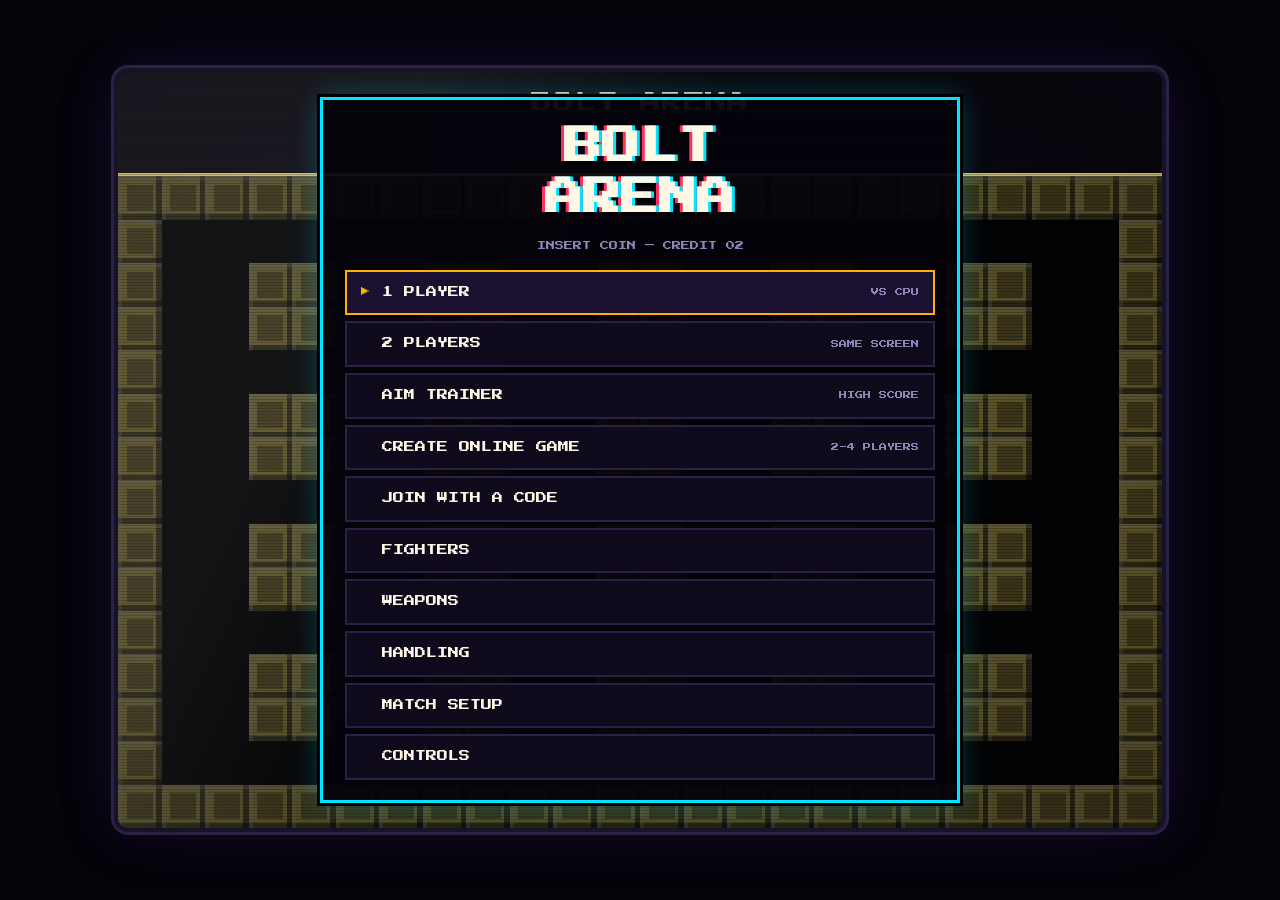
==== commit f7bb44e3: "Add files via upload" ====
--- a/index.html
+++ b/index.html
@@ -1,1410 +1,2418 @@
 <!DOCTYPE html>
 <html lang="en">
 <head>
-<meta charset="UTF-8">
-<meta name="viewport" content="width=device-width, initial-scale=1.0">
-<meta name="description" content="IUNIX builds affordable, mobile-friendly websites for small businesses in Pretoria East and Gauteng, including Elarduspark, Faerie Glen, Garsfontein, Moreleta Park, Silver Lakes and Equestria.">
-<meta name="theme-color" content="#7B2FBE">
-<meta property="og:title" content="Affordable Web Design Pretoria East | IUNIX">
-<meta property="og:description" content="Clean, mobile-friendly websites for Pretoria East small businesses. WhatsApp contact, domain setup, hosting and launch handled for you.">
-<meta property="og:type" content="website">
-<meta property="og:url" content="https://iunix.co.za">
-
-<title>Affordable Web Design Pretoria East | IUNIX</title>
-<link rel="icon" type="image/svg+xml" href="[data-uri]">
-<!-- Google Analytics - Replace G-F59QDDF454 with your Measurement ID -->
-<script async src="https://www.googletagmanager.com/gtag/js?id=G-F59QDDF454"></script>
-<script>
-  window.dataLayer = window.dataLayer || [];
-  function gtag(){{dataLayer.push(arguments);}}
-  gtag('js', new Date());
-  gtag('config', 'G-F59QDDF454');
-</script>
-<link href="https://fonts.googleapis.com/css2?family=Syne:wght@400;500;600;700;800&family=DM+Sans:wght@300;400;500&display=swap" rel="stylesheet">
+<meta charset="utf-8">
+<meta name="viewport" content="width=device-width, initial-scale=1, viewport-fit=cover">
+<title>BOLT ARENA</title>
+<link rel="preconnect" href="https://fonts.googleapis.com">
+<link rel="preconnect" href="https://fonts.gstatic.com" crossorigin>
+<link href="https://fonts.googleapis.com/css2?family=Press+Start+2P&display=swap" rel="stylesheet">
 <style>
-  *, *::before, *::after { box-sizing: border-box; margin: 0; padding: 0; }
-
-  :root {
-    --purple: #7B2FBE;
-    --purple-dark: #2D2B55;
-    --purple-light: #C4B5E0;
-    --purple-pale: #F3EEFF;
-    --purple-mid: #9B59D0;
-    --white: #ffffff;
-    --gray: #6B7280;
-    --border: #E5D9F7;
-    --card-bg: #FAFAFA;
-  }
-
-  html { scroll-behavior: smooth; }
-
-  body {
-    background: var(--white);
-    color: var(--purple-dark);
-    font-family: 'DM Sans', sans-serif;
-    font-weight: 300;
-    line-height: 1.6;
-    overflow-x: hidden;
-  }
-
-  h1, h2, h3 { font-family: 'Syne', sans-serif; }
-
-  /* NAV */
-  nav {
-    position: fixed;
-    top: 0; left: 0; right: 0;
-    z-index: 100;
-    display: flex;
-    justify-content: space-between;
-    align-items: center;
-    padding: 1rem 2.5rem;
-    background: rgba(255,255,255,0.92);
-    backdrop-filter: blur(12px);
-    border-bottom: 1px solid var(--border);
-  }
-
-  .nav-logo img {
-    height: 34px;
-    width: auto;
-    display: block;
-  }
-
-  .nav-links { display: flex; gap: 2rem; list-style: none; align-items: center; }
-
-  .nav-links a {
-    color: var(--purple-dark);
-    text-decoration: none;
-    font-size: 14px;
-    font-weight: 400;
-    transition: color 0.2s;
-  }
-
-  .nav-links a:hover { color: var(--purple); }
-
-  .nav-cta {
-    background: var(--purple) !important;
-    color: white !important;
-    padding: 8px 18px;
-    border-radius: 100px;
-    font-weight: 500 !important;
-    font-size: 13px !important;
-  }
-
-  /* HERO */
-  .hero {
-    min-height: 100vh;
-    display: flex;
-    flex-direction: column;
-    justify-content: center;
-    padding: 8rem 2.5rem 4rem;
-    position: relative;
-    overflow: hidden;
-    background: linear-gradient(135deg, #ffffff 0%, #F3EEFF 100%);
-  }
-
-  .hero::before {
-    content: '';
-    position: absolute;
-    top: -200px; right: -200px;
-    width: 700px; height: 700px;
-    background: radial-gradient(circle, rgba(123,47,190,0.08) 0%, transparent 70%);
-    pointer-events: none;
-  }
-
-  .hero::after {
-    content: '';
-    position: absolute;
-    bottom: -100px; left: -100px;
-    width: 500px; height: 500px;
-    background: radial-gradient(circle, rgba(196,181,224,0.2) 0%, transparent 70%);
-    pointer-events: none;
-  }
-
-  .hero-tag {
-    display: inline-flex;
-    align-items: center;
-    gap: 8px;
-    font-size: 13px;
-    color: var(--purple);
-    background: rgba(123,47,190,0.08);
-    border: 1px solid rgba(123,47,190,0.2);
-    padding: 6px 14px;
-    border-radius: 100px;
-    margin-bottom: 2rem;
-    width: fit-content;
-    opacity: 0;
-    animation: fadeUp 0.6s ease forwards 0.1s;
-    font-weight: 500;
-  }
-
-  .hero-tag::before {
-    content: '';
-    width: 6px; height: 6px;
-    background: var(--purple);
-    border-radius: 50%;
-  }
-
-  .hero h1 {
-    font-size: clamp(2rem, 4.8vw, 4.2rem);
-    font-weight: 800;
-    line-height: 1.05;
-    letter-spacing: -0.025em;
-    margin-bottom: 1.5rem;
-    max-width: 860px;
-    color: var(--purple-dark);
-    opacity: 0;
-    animation: fadeUp 0.6s ease forwards 0.2s;
-  }
-
-  .hero h1 .accent {
-    color: var(--purple);
-    display: inline-block;
-    white-space: nowrap;
-    min-height: 1em;
-    min-width: 13ch;
-  }
-
-  .hero h1 .accent::after {
-    content: '';
-    display: inline-block;
-    width: 3px;
-    height: 0.85em;
-    margin-left: 3px;
-    background: var(--purple);
-    vertical-align: -0.05em;
-    animation: blink-caret 0.8s step-end infinite;
-  }
-
-  @keyframes blink-caret {
-    0%, 100% { opacity: 1; }
-    50% { opacity: 0; }
-  }
-
-  .hero-sub {
-    font-size: clamp(1rem, 2vw, 1.15rem);
-    color: var(--gray);
-    max-width: 520px;
-    margin-bottom: 2.5rem;
-    line-height: 1.8;
-    opacity: 0;
-    animation: fadeUp 0.6s ease forwards 0.3s;
-  }
-
-  .hero-cta {
-    display: flex;
-    gap: 1rem;
-    flex-wrap: wrap;
-    opacity: 0;
-    animation: fadeUp 0.6s ease forwards 0.4s;
-  }
-
-  .btn-primary {
-    display: inline-flex;
-    align-items: center;
-    gap: 8px;
-    background: var(--purple);
-    color: white;
-    padding: 14px 28px;
-    border-radius: 100px;
-    font-size: 15px;
-    font-weight: 500;
-    font-family: 'Syne', sans-serif;
-    text-decoration: none;
-    transition: background 0.2s, transform 0.15s;
-    box-shadow: 0 4px 20px rgba(123,47,190,0.25);
-  }
-
-  .btn-primary:hover { background: #6A25A8; transform: translateY(-2px); }
-
-  .btn-outline {
-    display: inline-flex;
-    align-items: center;
-    gap: 8px;
-    background: transparent;
-    color: var(--purple-dark);
-    padding: 14px 28px;
-    border-radius: 100px;
-    border: 1.5px solid var(--border);
-    font-size: 15px;
-    text-decoration: none;
-    transition: border-color 0.2s, transform 0.15s;
-  }
-
-  .btn-outline:hover { border-color: var(--purple); color: var(--purple); transform: translateY(-2px); }
-
-  .hero-scroll {
-    position: absolute;
-    bottom: 2rem; left: 2.5rem;
-    font-size: 11px;
-    color: var(--gray);
-    letter-spacing: 0.12em;
-    text-transform: uppercase;
-    display: flex;
-    align-items: center;
-    gap: 12px;
-    opacity: 0;
-    animation: fadeUp 0.6s ease forwards 0.7s;
-  }
-
-  .hero-scroll::after { content: ''; width: 40px; height: 1px; background: var(--purple-light); }
-
-  /* SECTIONS */
-  section { padding: 6rem 2.5rem; }
-
-  .section-label {
-    font-size: 11px;
-    font-weight: 600;
-    color: var(--purple);
-    letter-spacing: 0.15em;
-    text-transform: uppercase;
-    margin-bottom: 1rem;
-  }
-
-  .section-title {
-    font-size: clamp(1.8rem, 4vw, 2.8rem);
-    font-weight: 700;
-    letter-spacing: -0.02em;
-    margin-bottom: 3rem;
-    line-height: 1.1;
-    color: var(--purple-dark);
-  }
-
-  /* ABOUT */
-  .about { border-top: 1px solid var(--border); background: white; }
-
-  .about-grid {
-    display: grid;
-    grid-template-columns: 1fr 1fr;
-    gap: 4rem;
-    align-items: start;
-  }
-
-  .about-text p { color: var(--gray); font-size: 16px; line-height: 1.8; margin-bottom: 1rem; }
-
-  .credibility-line {
-    color: var(--purple-dark) !important;
-    font-weight: 500;
-    border-left: 3px solid var(--purple);
-    padding-left: 1rem;
-  }
-
-  .about-text p:last-child { margin-bottom: 0; }
-
-  .about-stats { display: grid; grid-template-columns: 1fr 1fr; gap: 1.5rem; }
-
-  .stat {
-    background: var(--purple-pale);
-    border: 1px solid var(--border);
-    border-radius: 16px;
-    padding: 1.5rem;
-  }
-
-  .stat-number {
-    font-family: 'Syne', sans-serif;
-    font-size: 2.5rem;
-    font-weight: 800;
-    color: var(--purple);
-    line-height: 1;
-    margin-bottom: 0.5rem;
-  }
-
-  .stat-number.stat-text {
-    font-size: clamp(1.35rem, 2.4vw, 1.8rem);
-    line-height: 1.08;
-  }
-
-  .stat-label { font-size: 13px; color: var(--gray); }
-
-  /* PORTFOLIO */
-  .portfolio { border-top: 1px solid var(--border); background: var(--purple-pale); }
-
-  .projects-grid {
-    display: grid;
-    grid-template-columns: repeat(auto-fit, minmax(280px, 1fr));
-    gap: 1.5rem;
-  }
-
-  .project-card {
-    background: white;
-    border: 1.5px solid var(--border);
-    border-radius: 20px;
-    overflow: hidden;
-    transition: transform 0.25s, border-color 0.25s, box-shadow 0.25s;
-    text-decoration: none;
-    color: inherit;
-    display: block;
-  }
-
-  .project-card:hover {
-    transform: translateY(-6px);
-    border-color: var(--purple);
-    box-shadow: 0 12px 40px rgba(123,47,190,0.12);
-  }
-
-  .project-thumb {
-    height: 180px;
-    display: flex;
-    align-items: center;
-    justify-content: center;
-    padding: 1.5rem;
-    background: var(--purple-pale);
-  }
-
-  .project-thumb img {
-    max-height: 100%;
-    max-width: 100%;
-    object-fit: contain;
-  }
-
-  .project-body { padding: 1.5rem; }
-
-  .project-type {
-    font-size: 11px;
-    color: var(--purple);
-    letter-spacing: 0.1em;
-    text-transform: uppercase;
-    margin-bottom: 0.5rem;
-    font-weight: 600;
-  }
-
-  .project-name {
-    font-family: 'Syne', sans-serif;
-    font-size: 1.1rem;
-    font-weight: 600;
-    margin-bottom: 0.5rem;
-    color: var(--purple-dark);
-  }
-
-  .project-desc { font-size: 13px; color: var(--gray); line-height: 1.6; margin-bottom: 1rem; }
-
-  .project-link {
-    font-size: 12px;
-    color: var(--purple);
-    font-weight: 500;
-    display: inline-flex;
-    align-items: center;
-    gap: 4px;
-  }
-
-  /* SERVICES */
-  .services { border-top: 1px solid var(--border); background: white; }
-
-  .services-grid {
-    display: grid;
-    grid-template-columns: repeat(auto-fit, minmax(240px, 1fr));
-    gap: 1.5rem;
-  }
-
-  .service-card {
-    background: var(--purple-pale);
-    border: 1.5px solid var(--border);
-    border-radius: 20px;
-    padding: 2rem;
-    transition: border-color 0.25s, box-shadow 0.25s;
-  }
-
-  .service-card:hover {
-    border-color: var(--purple);
-    box-shadow: 0 8px 30px rgba(123,47,190,0.1);
-  }
-
-  .service-icon {
-    width: 48px; height: 48px;
-    background: white;
-    border-radius: 12px;
-    display: flex;
-    align-items: center;
-    justify-content: center;
-    margin-bottom: 1.25rem;
-    font-size: 22px;
-    box-shadow: 0 2px 8px rgba(123,47,190,0.1);
-  }
-
-  .service-name {
-    font-family: 'Syne', sans-serif;
-    font-size: 1.05rem;
-    font-weight: 600;
-    margin-bottom: 0.5rem;
-    color: var(--purple-dark);
-  }
-
-  .service-desc { font-size: 13px; color: var(--gray); line-height: 1.6; margin-bottom: 1.25rem; }
-
-  .service-price {
-    font-size: 13px;
-    font-weight: 600;
-    color: var(--purple);
-    border-top: 1px solid var(--border);
-    padding-top: 1rem;
-  }
-
-  /* CONTACT */
-  .contact { border-top: 1px solid var(--border); background: var(--purple-dark); }
-
-  .contact .section-label { color: var(--purple-light); }
-  .contact .section-title { color: white; }
-
-  .contact-inner {
-    background: rgba(255,255,255,0.05);
-    border: 1px solid rgba(255,255,255,0.1);
-    border-radius: 24px;
-    padding: 3rem;
-    display: grid;
-    grid-template-columns: 1fr 1fr;
-    gap: 3rem;
-    align-items: center;
-  }
-
-  .contact-text h2 {
-    font-size: clamp(1.6rem, 3vw, 2.2rem);
-    font-weight: 700;
-    letter-spacing: -0.02em;
-    margin-bottom: 1rem;
-    line-height: 1.2;
-    color: white;
-  }
-
-  .contact-text p { color: var(--purple-light); font-size: 15px; line-height: 1.7; }
-  .contact-details { display: flex; flex-direction: column; gap: 1rem; }
-
-  .contact-item {
-    display: flex;
-    align-items: center;
-    gap: 12px;
-    font-size: 14px;
-    color: var(--purple-light);
-  }
-
-  .contact-item-icon {
-    width: 36px; height: 36px;
-    background: rgba(123,47,190,0.3);
-    border-radius: 8px;
-    display: flex;
-    align-items: center;
-    justify-content: center;
-    font-size: 16px;
-    flex-shrink: 0;
-  }
-
-  .contact-item-icon svg { width: 18px; height: 18px; }
-
-  .wa-link svg,
-  .mobile-sticky-cta svg { width: 20px; height: 20px; flex-shrink: 0; }
-
-  .wa-link {
-    display: inline-flex;
-    align-items: center;
-    gap: 10px;
-    background: #25D366;
-    color: white;
-    padding: 14px 28px;
-    border-radius: 100px;
-    font-size: 15px;
-    font-weight: 500;
-    font-family: 'Syne', sans-serif;
-    text-decoration: none;
-    margin-top: 0.5rem;
-    transition: background 0.2s, transform 0.15s;
-    width: fit-content;
-    box-shadow: 0 4px 16px rgba(37,211,102,0.3);
-  }
-
-  .wa-link:hover { background: #1da851; transform: translateY(-2px); }
-
-  /* FOOTER */
-  footer {
-    background: var(--purple-dark);
-    border-top: 1px solid rgba(255,255,255,0.08);
-    padding: 2rem 2.5rem;
-    display: flex;
-    justify-content: space-between;
-    align-items: center;
-    font-size: 13px;
-    color: var(--purple-light);
-  }
-
-  footer img { height: 34px; width: auto; display: block; }
-
-
-  .hero-mini-proof {
-    display: flex;
-    gap: 0.75rem;
-    flex-wrap: wrap;
-    margin-top: 1.75rem;
-    opacity: 0;
-    animation: fadeUp 0.6s ease forwards 0.55s;
-  }
-
-  .hero-mini-proof span {
-    font-size: 12px;
-    color: var(--purple-dark);
-    background: rgba(255,255,255,0.75);
-    border: 1px solid var(--border);
-    padding: 8px 12px;
-    border-radius: 999px;
-  }
-
-  .trust-strip {
-    padding: 2rem 2.5rem;
-    background: white;
-    border-top: 1px solid var(--border);
-  }
-
-  .trust-grid {
-    display: grid;
-    grid-template-columns: repeat(auto-fit, minmax(190px, 1fr));
-    gap: 1rem;
-  }
-
-  .trust-pill {
-    border: 1.5px solid var(--border);
-    background: var(--purple-pale);
-    border-radius: 18px;
-    padding: 1rem;
-  }
-
-  .trust-pill strong {
-    display: block;
-    font-family: 'Syne', sans-serif;
-    color: var(--purple-dark);
-    margin-bottom: 0.25rem;
-  }
-
-  .trust-pill span {
-    display: block;
-    color: var(--gray);
-    font-size: 12.5px;
-    line-height: 1.45;
-  }
-  .credibility-line { color: var(--purple-dark) !important; font-weight: 500; }
-
-  .packages { border-top: 1px solid var(--border); background: white; }
-
-  .packages-grid {
-    display: grid;
-    grid-template-columns: repeat(3, 1fr);
-    gap: 1.5rem;
-  }
-
-  .package-card {
-    display: block;
-    background: var(--purple-pale);
-    border: 1.5px solid var(--border);
-    border-radius: 22px;
-    padding: 2rem;
-    text-decoration: none;
-    color: inherit;
-    cursor: pointer;
-    transition: transform 0.25s, border-color 0.25s, box-shadow 0.25s;
-  }
-
-  .package-card:hover {
-    transform: translateY(-5px);
-    border-color: var(--purple);
-    box-shadow: 0 12px 35px rgba(123,47,190,0.1);
-  }
-
-  .package-card.featured {
-    background: white;
-    border-color: var(--purple);
-    box-shadow: 0 10px 35px rgba(123,47,190,0.12);
-  }
-
-  .package-label {
-    display: inline-block;
-    font-size: 11px;
-    letter-spacing: 0.12em;
-    text-transform: uppercase;
-    color: var(--purple);
-    font-weight: 700;
-    margin-bottom: 1rem;
-  }
-
-  .package-card h3 {
-    font-size: 1.35rem;
-    line-height: 1.2;
-    margin-bottom: 0.75rem;
-    color: var(--purple-dark);
-  }
-
-  .package-card p { color: var(--gray); font-size: 14px; margin-bottom: 1.25rem; }
-
-  .package-price {
-    font-family: 'Syne', sans-serif;
-    font-size: 1.7rem;
-    font-weight: 800;
-    color: var(--purple);
-    margin-bottom: 1rem;
-  }
-
-  .package-card ul { list-style: none; display: grid; gap: 0.6rem; }
-  .package-card li { font-size: 14px; color: var(--purple-dark); }
-  .package-card li::before { content: '✓'; color: var(--purple); font-weight: 700; margin-right: 8px; }
-
-  .included { border-top: 1px solid var(--border); background: var(--purple-pale); }
-
-  .included-grid {
-    display: grid;
-    grid-template-columns: repeat(4, 1fr);
-    gap: 1rem;
-  }
-
-  .included-item {
-    background: white;
-    border: 1.5px solid var(--border);
-    border-radius: 16px;
-    padding: 1rem;
-    color: var(--purple-dark);
-    font-weight: 500;
-    font-size: 14px;
-  }
-
-  .process { border-top: 1px solid var(--border); background: white; }
-
-  .process-grid {
-    display: grid;
-    grid-template-columns: repeat(4, 1fr);
-    gap: 1.25rem;
-  }
-
-  .process-step {
-    border: 1.5px solid var(--border);
-    border-radius: 20px;
-    padding: 1.5rem;
-    background: var(--purple-pale);
-  }
-
-  .process-step span {
-    display: inline-flex;
-    width: 38px;
-    height: 38px;
-    align-items: center;
-    justify-content: center;
-    background: white;
-    border-radius: 12px;
-    color: var(--purple);
-    font-family: 'Syne', sans-serif;
-    font-weight: 800;
-    margin-bottom: 1rem;
-  }
-
-  .process-step h3 { font-size: 1rem; margin-bottom: 0.5rem; color: var(--purple-dark); }
-  .process-step p { font-size: 13px; color: var(--gray); line-height: 1.6; }
-
-  .local-seo { border-top: 1px solid var(--border); background: var(--purple-pale); }
-
-  .local-card {
-    background: white;
-    border: 1.5px solid var(--border);
-    border-radius: 26px;
-    padding: 2.5rem;
-    display: flex;
-    align-items: center;
-    justify-content: space-between;
-    gap: 2rem;
-  }
-
-  .local-card h2 {
-    font-size: clamp(1.5rem, 3vw, 2.2rem);
-    line-height: 1.15;
-    margin-bottom: 1rem;
-    color: var(--purple-dark);
-  }
-
-  .local-card p { color: var(--gray); max-width: 680px; }
-
-  .faq { border-top: 1px solid var(--border); background: white; }
-
-  .faq-grid {
-    display: grid;
-    grid-template-columns: repeat(2, 1fr);
-    gap: 1rem;
-  }
-
-  .faq-item {
-    border: 1.5px solid var(--border);
-    border-radius: 18px;
-    padding: 1.5rem;
-    background: var(--purple-pale);
-  }
-
-  .faq-item h3 { font-size: 1rem; margin-bottom: 0.5rem; color: var(--purple-dark); }
-  .faq-item p { font-size: 14px; color: var(--gray); line-height: 1.7; }
-
-  .mobile-sticky-cta { display: none; }
-
-
-  .perfect-for {
-    border-top: 1px solid var(--border);
-    background: white;
-    padding: 2rem 2.5rem;
-  }
-
-  .perfect-for-card {
-    background: var(--purple-dark);
-    border-radius: 24px;
-    padding: 1.75rem 2rem;
-    display: flex;
-    align-items: center;
-    justify-content: space-between;
-    gap: 1.5rem;
-  }
-
-  .perfect-for-card h2 {
-    color: white;
-    font-size: clamp(1.25rem, 2.5vw, 1.8rem);
-    line-height: 1.15;
-    margin-bottom: 0.35rem;
-  }
-
-  .perfect-for-card p {
-    color: var(--purple-light);
-    font-size: 14px;
-  }
-
-  .perfect-for-tags {
-    display: flex;
-    flex-wrap: wrap;
-    gap: 0.6rem;
-    justify-content: flex-end;
-    max-width: 720px;
-  }
-
-  .perfect-for-tags span {
-    color: white;
-    background: rgba(255,255,255,0.1);
-    border: 1px solid rgba(255,255,255,0.14);
-    border-radius: 999px;
-    padding: 0.45rem 0.75rem;
-    font-size: 12.5px;
-    white-space: nowrap;
-  }
-
-  .pricing-note {
-    margin-top: 1.5rem;
-    background: var(--purple-pale);
-    border: 1.5px solid var(--border);
-    border-radius: 16px;
-    padding: 1rem 1.25rem;
-    color: var(--gray);
-    font-size: 14px;
-    line-height: 1.7;
-  }
-
-  .start-info {
-    border-top: 1px solid var(--border);
-    background: white;
-  }
-
-  .start-intro {
-    color: var(--gray);
-    max-width: 680px;
-    margin-top: -1.5rem;
-    margin-bottom: 2rem;
-    font-size: 15px;
-    line-height: 1.7;
-  }
-
-  @keyframes fadeUp {
-    from { opacity: 0; transform: translateY(24px); }
-    to { opacity: 1; transform: translateY(0); }
-  }
-
-  /* Keep content visible even when a phone document preview blocks JavaScript. */
-  .fade-in {
-    opacity: 1;
-    transform: translateY(0);
-    transition: opacity 0.6s ease, transform 0.6s ease;
-  }
-
-  .fade-in.visible { opacity: 1; transform: translateY(0); }
-
-  @media (max-width: 768px) {
-    nav { padding: 1rem 1.25rem; }
-    .nav-links { display: none; }
-    section { padding: 3rem 1.25rem; }
-    .hero { padding: 6rem 1.25rem 3rem; min-height: auto; }
-    .hero h1 { font-size: clamp(1.9rem, 9vw, 2.8rem); letter-spacing: -0.02em; }
-    .hero-sub { font-size: 14px; }
-    .hero-cta { flex-direction: column; }
-    .btn-primary, .btn-outline { width: 100%; justify-content: center; padding: 12px 20px; font-size: 14px; }
-    .about-grid { grid-template-columns: 1fr; gap: 2rem; }
-    .about-stats { grid-template-columns: 1fr 1fr; gap: 1rem; }
-    .stat-number { font-size: 2rem; }
-    .projects-grid { grid-template-columns: 1fr; }
-    .services-grid { grid-template-columns: 1fr; }
-    .contact-inner { grid-template-columns: 1fr; padding: 1.5rem; gap: 2rem; }
-    .section-title { font-size: clamp(1.5rem, 6vw, 2rem); margin-bottom: 2rem; }
-    footer { flex-direction: column; gap: 0.75rem; text-align: center; }
-    .hero-scroll { display: none; }
-  }
-
-  @media (max-width: 480px) {
-    .hero h1 .accent.is-long { font-size: 0.72em; }
-  }
-
-  @media (max-width: 400px) {
-    .hero h1 { font-size: 1.7rem; }
-    .stat { padding: 1rem; }
-    .stat-number { font-size: 1.6rem; }
-  }
-
-  @media (max-width: 900px) {
-    .trust-grid, .packages-grid, .included-grid, .process-grid { grid-template-columns: 1fr 1fr; }
-    .local-card { flex-direction: column; align-items: flex-start; }
-  }
-
-  @media (max-width: 768px) {
-    .trust-strip { padding: 1.25rem; }
-    .trust-grid, .packages-grid, .included-grid, .process-grid, .faq-grid { grid-template-columns: 1fr; }
-    .hero-mini-proof { gap: 0.5rem; }
-    .hero-mini-proof span { width: 100%; text-align: center; }
-    .package-card, .local-card { padding: 1.5rem; }
-    .mobile-sticky-cta {
-      position: fixed;
-      display: flex;
-      bottom: 14px;
-      left: 14px;
-      right: 14px;
-      z-index: 120;
-      background: #25D366;
-      color: white;
-      text-decoration: none;
-      justify-content: center;
-      align-items: center;
-      padding: 13px 18px;
-      border-radius: 999px;
-      font-family: 'Syne', sans-serif;
-      font-weight: 700;
-      box-shadow: 0 8px 26px rgba(0,0,0,0.22);
-      gap: 8px;
-    }
-    footer { padding-bottom: 5.5rem; }
-  }
-
-  @media (max-width: 768px) {
-    .perfect-for { padding: 1.25rem; }
-    .perfect-for-card {
-      flex-direction: column;
-      align-items: flex-start;
-      padding: 1.5rem;
-    }
-    .perfect-for-tags {
-      justify-content: flex-start;
-      max-width: none;
-    }
-    .perfect-for-tags span {
-      white-space: normal;
-    }
-  }
-
-
-
-  /* MOBILE HAMBURGER MENU */
-  .hamburger {
-    display: none;
-    width: 42px;
-    height: 42px;
-    border: 1.5px solid var(--border);
-    background: white;
-    border-radius: 12px;
-    align-items: center;
-    justify-content: center;
-    flex-direction: column;
-    gap: 5px;
-    cursor: pointer;
-    padding: 0;
-  }
-
-  .hamburger span {
-    width: 18px;
-    height: 2px;
-    background: var(--purple-dark);
-    border-radius: 999px;
-    transition: transform 0.2s ease, opacity 0.2s ease;
-  }
-
-  .hamburger.active span:nth-child(1) { transform: translateY(7px) rotate(45deg); }
-  .hamburger.active span:nth-child(2) { opacity: 0; }
-  .hamburger.active span:nth-child(3) { transform: translateY(-7px) rotate(-45deg); }
-
-  .mobile-menu {
-    display: none;
-  }
-
-  @media (max-width: 768px) {
-    nav {
-      min-height: 64px;
-      padding: 0.85rem 1rem;
-    }
-
-    .nav-logo img {
-      height: 30px;
-      max-width: 145px;
-      object-fit: contain;
-    }
-
-    .nav-links {
-      display: none !important;
-    }
-
-    .hamburger {
-      display: inline-flex;
-    }
-
-    .mobile-menu {
-      position: fixed;
-      top: 72px;
-      left: 1rem;
-      right: 1rem;
-      z-index: 110;
-      display: none;
-      flex-direction: column;
-      gap: 0.35rem;
-      background: rgba(255,255,255,0.98);
-      border: 1.5px solid var(--border);
-      border-radius: 18px;
-      padding: 0.75rem;
-      box-shadow: 0 16px 40px rgba(45,43,85,0.16);
-      backdrop-filter: blur(12px);
-    }
-
-    .mobile-menu.open {
-      display: flex;
-    }
-
-    .mobile-menu a {
-      color: var(--purple-dark);
-      text-decoration: none;
-      font-size: 14px;
-      font-weight: 500;
-      padding: 0.85rem 1rem;
-      border-radius: 12px;
-    }
-
-    .mobile-menu a:hover {
-      background: var(--purple-pale);
-      color: var(--purple);
-    }
-
-    body.menu-open {
-      overflow: hidden;
-    }
-
-    .hero {
-      padding-top: 7rem;
-    }
-  }
-
+  :root{
+    --ink:#fff8e7;
+    --dim:#8f86b8;
+    --p1:#ffb000;
+    --p2:#00e5ff;
+    --hot:#ff2e5b;
+    --go:#7cff3d;
+    --cab:#0a0812;
+    --pix:"Press Start 2P","Courier New",monospace;
+  }
+  *{box-sizing:border-box}
+  html,body{height:100%}
+  body{
+    margin:0;background:#050409;color:var(--ink);
+    font-family:"Segoe UI",system-ui,-apple-system,Roboto,sans-serif;
+    display:flex;align-items:center;justify-content:center;overflow:hidden;
+    -webkit-tap-highlight-color:transparent;
+  }
+  #shell{width:min(100vw,1060px);height:100%;display:flex;align-items:center;justify-content:center;padding:8px}
+  /* the cabinet screen */
+  #stage{position:relative;width:100%;aspect-ratio:960/696;max-height:calc(100vh - 16px)}
+  canvas{
+    width:100%;height:100%;display:block;background:#000;
+    border-radius:10px;image-rendering:pixelated;
+    box-shadow:0 0 0 4px #171227, 0 0 0 7px #2b2145, 0 0 60px rgba(120,60,255,.22), 0 20px 50px rgba(0,0,0,.7);
+    touch-action:none;
+  }
+  /* CRT glass */
+  #glass{
+    position:absolute;inset:0;pointer-events:none;border-radius:10px;overflow:hidden;
+    background:
+      repeating-linear-gradient(to bottom, rgba(0,0,0,.28) 0 1px, rgba(0,0,0,0) 1px 3px),
+      radial-gradient(120% 90% at 50% 50%, rgba(255,255,255,.05) 0%, rgba(0,0,0,.45) 100%);
+    mix-blend-mode:multiply;opacity:.85;
+  }
+  #glare{
+    position:absolute;inset:0;pointer-events:none;border-radius:10px;
+    background:linear-gradient(115deg, rgba(255,255,255,.07) 0 22%, rgba(255,255,255,0) 45%);
+  }
+  @media (prefers-reduced-motion:reduce){ .blink{animation:none !important} }
+  /* screens */
+  .layer{position:absolute;inset:0;display:flex;align-items:center;justify-content:center;padding:16px;z-index:3}
+  .layer[hidden]{display:none}
+  .sheet{
+    width:100%;max-width:640px;max-height:100%;overflow:auto;
+    background:rgba(4,3,10,.93);border:3px solid var(--p2);
+    box-shadow:0 0 0 3px #000, 0 0 26px rgba(0,229,255,.28);
+    padding:20px 22px;
+  }
+  .sheet::-webkit-scrollbar{width:8px}
+  .sheet::-webkit-scrollbar-thumb{background:#2b2145}
+  .marquee{text-align:center;margin:2px 0 16px}
+  .marquee b{
+    display:block;font-family:var(--pix);font-size:clamp(20px,4.4vw,38px);line-height:1.35;
+    color:var(--ink);text-shadow:3px 0 0 var(--p2), -3px 0 0 var(--hot), 0 4px 0 #000;
+  }
+  .marquee span{display:block;margin-top:12px;font-family:var(--pix);font-size:9px;color:var(--dim);line-height:1.9}
+  h2{margin:0 0 6px;font-family:var(--pix);font-size:14px;color:var(--p1);text-shadow:0 3px 0 #000}
+  .sub{margin:0 0 16px;color:var(--dim);font-size:13px;line-height:1.55}
+  .menu{display:flex;flex-direction:column;gap:6px}
+  button{font:inherit;color:inherit;cursor:pointer;border:none;background:none}
+  .btn{
+    display:flex;align-items:center;gap:12px;width:100%;text-align:left;
+    background:#0e0a1c;border:2px solid #2b2145;padding:12px 14px;
+    font-family:var(--pix);font-size:11px;line-height:1.6;color:var(--ink);
+  }
+  .btn::before{content:"\25B6";font-size:9px;color:transparent}
+  .btn:hover,.btn:focus-visible,.btn.sel{background:#1a1030;border-color:var(--p1);outline:none}
+  .btn:hover::before,.btn:focus-visible::before,.btn.sel::before{color:var(--p1)}
+  .btn small{margin-left:auto;font-family:var(--pix);font-size:8px;color:var(--dim)}
+  .grid2{display:grid;grid-template-columns:1fr 1fr;gap:12px}
+  @media (max-width:640px){.grid2{grid-template-columns:1fr}}
+  .card{background:#0b0817;border:2px solid #2b2145;padding:12px}
+  .card h3{margin:0 0 10px;font-family:var(--pix);font-size:9px;color:var(--p2)}
+  .card.p1 h3{color:var(--p1)}
+  .swatches{display:flex;flex-wrap:wrap;gap:6px}
+  .sw{width:28px;height:28px;border:3px solid #000;box-shadow:0 0 0 1px #2b2145;cursor:pointer}
+  .sw[aria-pressed="true"]{box-shadow:0 0 0 2px var(--ink)}
+  .chips{display:flex;flex-wrap:wrap;gap:6px;margin-top:8px}
+  .chip{
+    border:2px solid #2b2145;background:#0e0a1c;padding:7px 9px;cursor:pointer;
+    font-family:var(--pix);font-size:8px;line-height:1.5;color:var(--dim);
+  }
+  .chip[aria-pressed="true"]{background:var(--p1);border-color:var(--p1);color:#120c00}
+  .label{font-family:var(--pix);font-size:8px;color:var(--dim);margin:12px 0 0}
+  .gun{display:block;width:100%;text-align:left;border:2px solid #2b2145;background:#0e0a1c;padding:9px 10px;margin-bottom:6px;cursor:pointer}
+  .gun[aria-pressed="true"]{border-color:var(--ink);background:#1a1030}
+  .gun b{display:block;font-family:var(--pix);font-size:10px;color:var(--ink)}
+  .gun i{display:block;font-style:normal;color:var(--dim);font-size:12px;margin:5px 0 6px}
+  .bars{display:flex;gap:3px}
+  .bars s{flex:1;height:5px;background:#2b2145;text-decoration:none}
+  .bars s.on{background:var(--p1)}
+  .kbd{display:inline-block;min-width:22px;text-align:center;padding:4px 6px;margin:2px;
+       background:#0e0a1c;border:2px solid #2b2145;font-family:var(--pix);font-size:8px}
+  .keyline{color:var(--dim);font-size:12px;line-height:2.4;margin:0 0 6px}
+  .note{color:var(--dim);font-size:12px;line-height:1.6;margin-top:12px}
+  .blink{animation:bl 1.05s steps(1,end) infinite}
+  @keyframes bl{0%,55%{opacity:1}56%,100%{opacity:.18}}
+  /* touch */
+  #pads{position:absolute;inset:0;display:none;pointer-events:none;z-index:2}
+  #pads.on{display:block}
+  .pad,.trig{position:absolute;pointer-events:auto;border:3px solid rgba(255,255,255,.25);background:rgba(255,255,255,.05);
+           touch-action:none;-webkit-user-select:none;user-select:none;-webkit-touch-callout:none}
+  .pad .nub{pointer-events:none}
+  .pad{width:21%;aspect-ratio:1;bottom:4%;border-radius:50%}
+  .trig{width:13%;aspect-ratio:1;top:16%;border-radius:50%;display:flex;align-items:center;justify-content:center;
+        font-family:var(--pix);font-size:8px;color:#fff}
+  .pad .nub{position:absolute;left:50%;top:50%;width:36%;aspect-ratio:1;border-radius:50%;transform:translate(-50%,-50%);background:rgba(255,255,255,.4)}
+  #p1pad{left:3%}#p2pad{right:3%}#p1fire{left:5%}#p2fire{right:5%}
+  .trig.dash{width:11%;font-size:7px}
+  #p1dash{left:21%;top:6%}  #p2dash{right:21%;top:6%}
+  #p1pad,#p1fire{border-color:var(--p1)}
+  #p2pad,#p2fire{border-color:var(--p2)}
+  .hide{display:none !important}
+  #rotate{display:none;position:fixed;left:50%;bottom:2vh;transform:translateX(-50%);z-index:6;
+          font-family:var(--pix);font-size:8px;color:var(--ink);background:rgba(4,3,10,.9);
+          border:2px solid var(--p1);padding:8px 12px;pointer-events:none}
+  @media (pointer:coarse){
+    #pads{position:fixed;inset:0;z-index:5}
+    .pad{width:30vw;max-width:180px;bottom:3vh}
+    .trig{width:21vw;max-width:124px;top:auto;bottom:25vh;font-size:9px}
+    #p1pad{left:3vw}  #p2pad{right:3vw}
+    #p1fire{left:4vw}  #p2fire{right:4vw}
+    .trig.dash{width:16vw;max-width:96px;bottom:44vh}
+    #p1dash{left:4vw}  #p2dash{right:4vw}
+    #pads.solo #p1dash{left:auto;right:4vw;bottom:32vh}
+    #pads.solo #p1fire{left:auto;right:4vw;bottom:5vh;width:26vw;max-width:150px}
+  }
+  @media (pointer:coarse) and (orientation:portrait){ #rotate{display:block} }
 </style>
-
-<script type="application/ld+json">
-{
-  "@context": "https://schema.org",
-  "@type": "ProfessionalService",
-  "name": "IUNIX",
-  "url": "https://iunix.co.za",
-  "telephone": "+27832911639",
-  "description": "Affordable web design for small local businesses in Pretoria East.",
-  "areaServed": ["Elarduspark", "Pretoria East", "Faerie Glen", "Garsfontein", "Moreleta Park", "Silver Lakes", "Equestria", "Wapadrand", "Mooikloof", "Centurion"],
-  "address": {
-    "@type": "PostalAddress",
-    "addressLocality": "Elarduspark",
-    "addressRegion": "Gauteng",
-    "addressCountry": "ZA"
-  }
-}
-</script>
 </head>
 <body>
-
-<nav>
-  <a href="#" class="nav-logo">
-    <img src="[data-uri]" alt="IUNIX logo">
-  </a>
-  <ul class="nav-links">
-    <li><a href="#about">About us</a></li>
-    <li><a href="#portfolio">Projects</a></li>
-    <li><a href="#packages">Packages</a></li>
-    <li><a href="#faq">FAQ</a></li>
-    <li><a href="#contact" class="nav-cta">Get a quote</a></li>
-  </ul>
-  <button class="hamburger" type="button" aria-label="Open menu" aria-expanded="false" aria-controls="mobileMenu">
-    <span></span>
-    <span></span>
-    <span></span>
-  </button>
-</nav>
-
-<div class="mobile-menu" id="mobileMenu" aria-hidden="true">
-  <a href="#about">About us</a>
-  <a href="#portfolio">Projects</a>
-  <a href="#packages">Packages</a>
-  <a href="#faq">FAQ</a>
-</div>
-
-<section class="hero">
-  <div class="hero-tag">Web design for Pretoria East businesses</div>
-  <h1>Affordable websites<br>for <span class="accent" id="typedArea">Pretoria East</span><br>small businesses.</h1>
-  <p class="hero-sub">IUNIX builds clean, mobile-friendly websites that help local businesses look professional, get WhatsApp enquiries, and stay online — with design, domain, hosting, and launch handled for you.</p>
-  <div class="hero-cta">
-    <a href="https://wa.me/27832911639?text=I%E2%80%99m%20interested%20in%20a%20website%20for%20my%20business.%20Can%20you%20please%20send%20me%20more%20information%20about%20your%20website%20options%20and%20pricing%3F%20My%20business%20name%20is%3A%20________." target="_blank" class="btn-primary">Get a quote on WhatsApp →</a>
-    <a href="#packages" class="btn-outline">View packages</a>
-  </div>
-  <div class="hero-mini-proof" aria-label="IUNIX highlights">
-    <span>Based in Elarduspark</span>
-    <span>Personal service</span>
-    <span>WhatsApp-first contact</span>
-  </div>
-  <div class="hero-scroll">Scroll to explore</div>
-</section>
-
-<section class="trust-strip" aria-label="IUNIX trust highlights">
-  <div class="trust-grid fade-in">
-    <div class="trust-pill"><strong>Elarduspark, Faerie Glen, Garsfontein, Moreleta Park, Silver Lakes &amp; Equestria</strong><span>Targeted Gauteng service areas</span></div>
-    <div class="trust-pill"><strong>Clear process</strong><span>No confusing tech talk</span></div>
-    <div class="trust-pill"><strong>Full setup</strong><span>Domain, hosting & launch handled</span></div>
-    <div class="trust-pill"><strong>Direct contact</strong><span>Speak directly with our team</span></div>
-  </div>
-</section>
-
-<section class="perfect-for" aria-label="Business types IUNIX helps">
-  <div class="perfect-for-card fade-in">
-    <div>
-      <h2>Built for practical small businesses.</h2>
-      <p>Simple websites for businesses that need to be found, trusted, and contacted.</p>
+<div id="shell">
+  <div id="stage">
+    <canvas id="cv" width="960" height="696" aria-label="Bolt Arena"></canvas>
+    <div id="glass"></div>
+    <div id="glare"></div>
+
+    <div id="rotate">TURN YOUR PHONE SIDEWAYS</div>
+    <div id="pads">
+      <div class="pad" id="p1pad"><div class="nub"></div></div>
+      <div class="trig" id="p1fire">FIRE</div>
+      <div class="pad" id="p2pad"><div class="nub"></div></div>
+      <div class="trig" id="p2fire">FIRE</div>
+      <div class="trig dash" id="p1dash">DASH</div>
+      <div class="trig dash" id="p2dash">DASH</div>
     </div>
-    <div class="perfect-for-tags">
-      <span>Contractors</span>
-      <span>Salons</span>
-      <span>Guesthouses</span>
-      <span>Mechanics</span>
-      <span>Restaurants</span>
-      <span>Shops</span>
-      <span>Plumbers</span>
-      <span>Service businesses</span>
+
+    <div class="layer" id="scr-menu">
+      <div class="sheet">
+        <div class="marquee"><b>BOLT<br>ARENA</b><span class="blink">INSERT COIN &mdash; CREDIT 02</span></div>
+        <div class="menu">
+          <button class="btn" data-go="bot">1 PLAYER <small>VS CPU</small></button>
+          <button class="btn" data-go="friend">2 PLAYERS <small>SAME SCREEN</small></button>
+          <button class="btn" id="btn-trainer">AIM TRAINER <small>HIGH SCORE</small></button>
+          <button class="btn" data-net="host">CREATE ONLINE GAME <small>2-4 PLAYERS</small></button>
+          <button class="btn" data-net="join">JOIN WITH A CODE</button>
+          <button class="btn" data-screen="customize">FIGHTERS</button>
+          <button class="btn" data-screen="armory">WEAPONS</button>
+          <button class="btn" data-screen="handling">HANDLING</button>
+          <button class="btn" data-screen="settings">MATCH SETUP</button>
+          <button class="btn" data-screen="howto">CONTROLS</button>
+        </div>
+      </div>
+    </div>
+
+    <div class="layer" id="scr-customize" hidden>
+      <div class="sheet">
+        <h2>FIGHTERS</h2>
+        <p class="sub">Colour and emblem for each side. You're the left fighter in a CPU match.</p>
+        <div class="grid2">
+          <div class="card p1"><h3>PLAYER 1</h3>
+            <input id="name1" maxlength="10" placeholder="YOUR NAME" autocomplete="off" spellcheck="false"
+              style="width:100%;font-family:var(--pix);font-size:10px;background:#0e0a1c;color:var(--ink);
+                     border:2px solid #2b2145;padding:9px;margin-bottom:10px">
+            <div class="swatches" id="sw1"></div><div class="chips" id="em1"></div></div>
+          <div class="card"><h3>PLAYER 2 / CPU</h3>
+            <input id="name2" maxlength="10" placeholder="PLAYER 2" autocomplete="off" spellcheck="false"
+              style="width:100%;font-family:var(--pix);font-size:10px;background:#0e0a1c;color:var(--ink);
+                     border:2px solid #2b2145;padding:9px;margin-bottom:10px">
+            <div class="swatches" id="sw2"></div><div class="chips" id="em2"></div></div>
+        </div>
+        <div class="menu" style="margin-top:14px"><button class="btn" data-screen="menu">BACK</button></div>
+      </div>
+    </div>
+
+    <div class="layer" id="scr-armory" hidden>
+      <div class="sheet">
+        <h2>WEAPONS</h2>
+        <p class="sub">Your gun at the start of every round. Crates on the floor can swap it mid-fight.</p>
+        <div class="grid2">
+          <div class="card p1"><h3>PLAYER 1</h3><div id="guns1"></div></div>
+          <div class="card"><h3>PLAYER 2 / CPU</h3><div id="guns2"></div></div>
+        </div>
+        <div class="menu" style="margin-top:14px"><button class="btn" data-screen="menu">BACK</button></div>
+      </div>
+    </div>
+
+    <div class="layer" id="scr-handling" hidden>
+      <div class="sheet">
+        <h2>HANDLING</h2>
+        <p class="sub">Aim speed is how fast your fighter swings around to face a new direction. Turn it down if aiming feels twitchy, up if it feels sluggish.</p>
+        <div class="grid2">
+          <div class="card p1"><h3>PLAYER 1</h3>
+            <p class="label">AIM MODE</p><div class="chips" id="am1"></div>
+            <p class="label">AIM SPEED</p><div class="chips" id="aim1"></div>
+            <p class="label">MOVE SPEED</p><div class="chips" id="mv1"></div>
+            <p class="label">AIM ASSIST</p><div class="chips" id="as1"></div>
+          </div>
+          <div class="card"><h3>PLAYER 2</h3>
+            <p class="label">AIM MODE</p><div class="chips" id="am2"></div>
+            <p class="label">AIM SPEED</p><div class="chips" id="aim2"></div>
+            <p class="label">MOVE SPEED</p><div class="chips" id="mv2"></div>
+            <p class="label">AIM ASSIST</p><div class="chips" id="as2"></div>
+          </div>
+        </div>
+        <p class="note">FOLLOW points the gun where you walk, and holds the diagonal you were on when you let go instead of snapping back to a cardinal direction. STICKY is the same but freezes the gun the instant you stop moving. TURN KEYS takes your aim off your feet completely: <span class="kbd">Q</span> <span class="kbd">E</span> for player 1, <span class="kbd">,</span> <span class="kbd">.</span> for player 2, aim at any angle you like and walk wherever you want.</p>
+        <p class="note">Aim assist finishes the last couple of degrees for you when your opponent is already close to your line of fire. Brackets appear round them when it has hold. Turn it off for a straight fight.</p>
+        <p class="note">Hold the lock key and you keep pointing where you are while you walk anywhere: <span class="kbd">C</span> for player 1, <span class="kbd">R-CTRL</span> for player 2. Dash is <span class="kbd">SHIFT</span> and <span class="kbd">R-SHIFT</span>, on a short cooldown.</p>
+        <div class="menu" style="margin-top:14px"><button class="btn" data-screen="menu">BACK</button></div>
+      </div>
+    </div>
+
+    <div class="layer" id="scr-settings" hidden>
+      <div class="sheet">
+        <h2>MATCH SETUP</h2>
+        <p class="sub">The arena rebuilds itself every round, so nobody gets to learn one map. Teams need four players: gold is players one and three, blue is two and four, and you cannot hurt your partner.</p>
+        <div class="card" style="margin-bottom:8px"><h3>ROUNDS TO WIN</h3><div class="chips" id="opt-rounds"></div></div>
+        <div class="card" style="margin-bottom:8px"><h3>ROUND CLOCK</h3><div class="chips" id="opt-clock"></div></div>
+        <div class="card" style="margin-bottom:8px"><h3>TEAMS</h3><div class="chips" id="opt-teams"></div></div>
+        <div class="card" style="margin-bottom:8px"><h3>CPU SKILL</h3><div class="chips" id="opt-diff"></div></div>
+        <div class="card" style="margin-bottom:8px"><h3>CRATE DROPS</h3><div class="chips" id="opt-drops"></div></div>
+        <div class="card"><h3>CABINET</h3><div class="chips" id="opt-extra"></div><div class="chips" id="opt-toggles"></div></div>
+        <div class="menu" style="margin-top:14px"><button class="btn" data-screen="menu">BACK</button></div>
+      </div>
+    </div>
+
+    <div class="layer" id="scr-howto" hidden>
+      <div class="sheet">
+        <h2>CONTROLS</h2>
+        <p class="sub">Hold fire down. You keep moving and turning the whole time.</p>
+        <div class="grid2">
+          <div class="card p1"><h3>PLAYER 1</h3>
+            <p class="keyline">MOVE <span class="kbd">W</span><span class="kbd">A</span><span class="kbd">S</span><span class="kbd">D</span></p>
+            <p class="keyline">FIRE <span class="kbd">SPACE</span><span class="kbd">F</span></p>
+            <p class="keyline">DASH <span class="kbd">SHIFT</span><span class="kbd">X</span></p>
+            <p class="keyline">HOLD AIM <span class="kbd">C</span></p>
+            <p class="keyline">TURN GUN <span class="kbd">Q</span><span class="kbd">E</span></p>
+          </div>
+          <div class="card"><h3>PLAYER 2</h3>
+            <p class="keyline">MOVE <span class="kbd">&uarr;</span><span class="kbd">&larr;</span><span class="kbd">&darr;</span><span class="kbd">&rarr;</span></p>
+            <p class="keyline">FIRE <span class="kbd">ENTER</span><span class="kbd">/</span><span class="kbd">0</span></p>
+            <p class="keyline">DASH <span class="kbd">R-SHIFT</span><span class="kbd">NUM 1</span></p>
+            <p class="keyline">HOLD AIM <span class="kbd">R-CTRL</span></p>
+            <p class="keyline">TURN GUN <span class="kbd">,</span><span class="kbd">.</span></p>
+          </div>
+        </div>
+        <p class="note">ESC pauses. Menus also take arrow keys and Enter. On a phone, thumb pads appear on the screen: stick moves and aims, round button fires.</p>
+        <p class="note">If a keyboard drops keys when several are held at once, that's the keyboard's own limit, not the game. Cheap membrane boards ghost badly.</p>
+        <div class="menu" style="margin-top:14px"><button class="btn" data-screen="menu">BACK</button></div>
+      </div>
+    </div>
+
+    <div class="layer" id="scr-join" hidden>
+      <div class="sheet" style="max-width:420px">
+        <h2>JOIN A GAME</h2>
+        <p class="sub">Type the four character code your friend gave you.</p>
+        <input id="join-code" maxlength="4" autocomplete="off" autocapitalize="characters" spellcheck="false"
+               style="width:100%;text-align:center;font-family:var(--pix);font-size:28px;letter-spacing:.2em;
+                      background:#0e0a1c;color:var(--ink);border:3px solid var(--p2);padding:14px;margin-bottom:12px">
+        <p class="sub" id="join-status">&nbsp;</p>
+        <div class="menu">
+          <button class="btn" id="btn-connect">CONNECT</button>
+          <button class="btn" id="btn-join-back">BACK</button>
+        </div>
+      </div>
+    </div>
+
+    <div class="layer" id="scr-lobby" hidden>
+      <div class="sheet" style="max-width:460px">
+        <h2 id="lobby-title">GAME CODE</h2>
+        <div id="lobby-code" style="text-align:center;font-family:var(--pix);font-size:40px;letter-spacing:.22em;
+             color:var(--p1);text-shadow:0 4px 0 #000;margin:6px 0 14px">----</div>
+        <p class="sub" id="lobby-hint">Share that code. Two to four players, then start.</p>
+        <div class="card" style="margin-bottom:12px"><h3>PLAYERS</h3><div id="lobby-list"></div></div>
+        <div class="menu">
+          <button class="btn" id="btn-start" hidden>START MATCH</button>
+          <button class="btn" id="btn-leave">LEAVE</button>
+        </div>
+      </div>
+    </div>
+
+    <div class="layer" id="scr-trainer" hidden>
+      <div class="sheet" style="max-width:420px;text-align:center">
+        <h2>TIME UP</h2>
+        <div id="tr-score" style="font-family:var(--pix);font-size:52px;color:var(--p1);
+             text-shadow:0 5px 0 #000;margin:10px 0">0</div>
+        <p class="sub" id="tr-line" style="font-family:var(--pix);font-size:9px">0 HITS  0% ACCURACY</p>
+        <p class="sub" id="tr-best" style="font-family:var(--pix);font-size:9px;color:var(--p2)">BEST 0</p>
+        <div class="menu">
+          <button class="btn" id="btn-tr-again">GO AGAIN</button>
+          <button class="btn" data-screen="menu">TITLE SCREEN</button>
+        </div>
+      </div>
+    </div>
+
+    <div class="layer" id="scr-pause" hidden>
+      <div class="sheet" style="max-width:380px">
+        <h2>PAUSED</h2>
+        <p class="sub" id="pause-score">&mdash;</p>
+        <div class="menu">
+          <button class="btn" id="btn-resume">CONTINUE</button>
+          <button class="btn" id="btn-restart">RESTART MATCH</button>
+          <button class="btn" id="btn-quit">QUIT TO TITLE</button>
+        </div>
+      </div>
+    </div>
+
+    <div class="layer" id="scr-over" hidden>
+      <div class="sheet" style="max-width:460px;text-align:center">
+        <div class="marquee"><b id="over-title">P1 WINS</b><span id="over-line">3 - 1</span></div>
+        <div id="over-board" style="margin:0 0 14px"></div>
+        <div class="menu">
+          <button class="btn" id="btn-again">PLAY AGAIN</button>
+          <button class="btn" id="btn-lobby" hidden>BACK TO LOBBY</button>
+          <button class="btn" id="btn-exit">LEAVE</button>
+        </div>
+      </div>
     </div>
   </div>
-</section>
-
-<section class="perfect-for" aria-label="Gauteng areas IUNIX serves">
-  <div class="perfect-for-card fade-in">
-    <div>
-      <h2>Targeted areas across Gauteng.</h2>
-      <p>Based in Elarduspark, IUNIX focuses on small businesses in these Pretoria East and surrounding Gauteng suburbs.</p>
-    </div>
-    <div class="perfect-for-tags">
-      <span>Elarduspark</span>
-      <span>Faerie Glen</span>
-      <span>Garsfontein</span>
-      <span>Moreleta Park</span>
-      <span>Silver Lakes</span>
-      <span>Equestria</span>
-      <span>Wapadrand</span>
-      <span>Mooikloof</span>
-      <span>Centurion</span>
-    </div>
-  </div>
-</section>
-
-<section class="about" id="about">
-  <div class="section-label">About</div>
-  <div class="about-grid">
-    <div class="about-text fade-in">
-      <h2 class="section-title">A Pretoria East web design studio.</h2>
-      <p class="credibility-line">IUNIX builds clean, affordable websites for Pretoria East small businesses — designed and managed by a local team based right here.</p>
-      <p>IUNIX is based in Elarduspark and helps small businesses across Pretoria East and the wider Gauteng area, including Faerie Glen, Garsfontein, Moreleta Park, Silver Lakes, Equestria, Wapadrand and Centurion.</p>
-      <p>You work directly with our team. No agency overhead, no lengthy forms, and no waiting weeks for small changes. The goal is simple: a professional website that makes your business easier to find and easier to contact — whether your customers are around the corner in Elarduspark or across Gauteng.</p>
-    </div>
-    <div class="about-stats fade-in">
-      <div class="stat"><div class="stat-number">1:1</div><div class="stat-label">Direct communication</div></div>
-      <div class="stat"><div class="stat-number stat-text">Mobile-first</div><div class="stat-label">Designed for phone users</div></div>
-      <div class="stat"><div class="stat-number stat-text">1–2 weeks</div><div class="stat-label">Typical starter launch</div></div>
-      <div class="stat"><div class="stat-number stat-text">Gauteng-wide</div><div class="stat-label">Targeted areas, personal service</div></div>
-    </div>
-  </div>
-</section>
-
-<section class="portfolio" id="portfolio">
-  <div class="section-label">Recent work</div>
-  <h2 class="section-title fade-in">Proof that the work can go live.</h2>
-  <div class="projects-grid">
-    <a href="https://mashudulodge.co.za" target="_blank" class="project-card fade-in">
-      <div class="project-thumb">
-        <img src="[data-uri]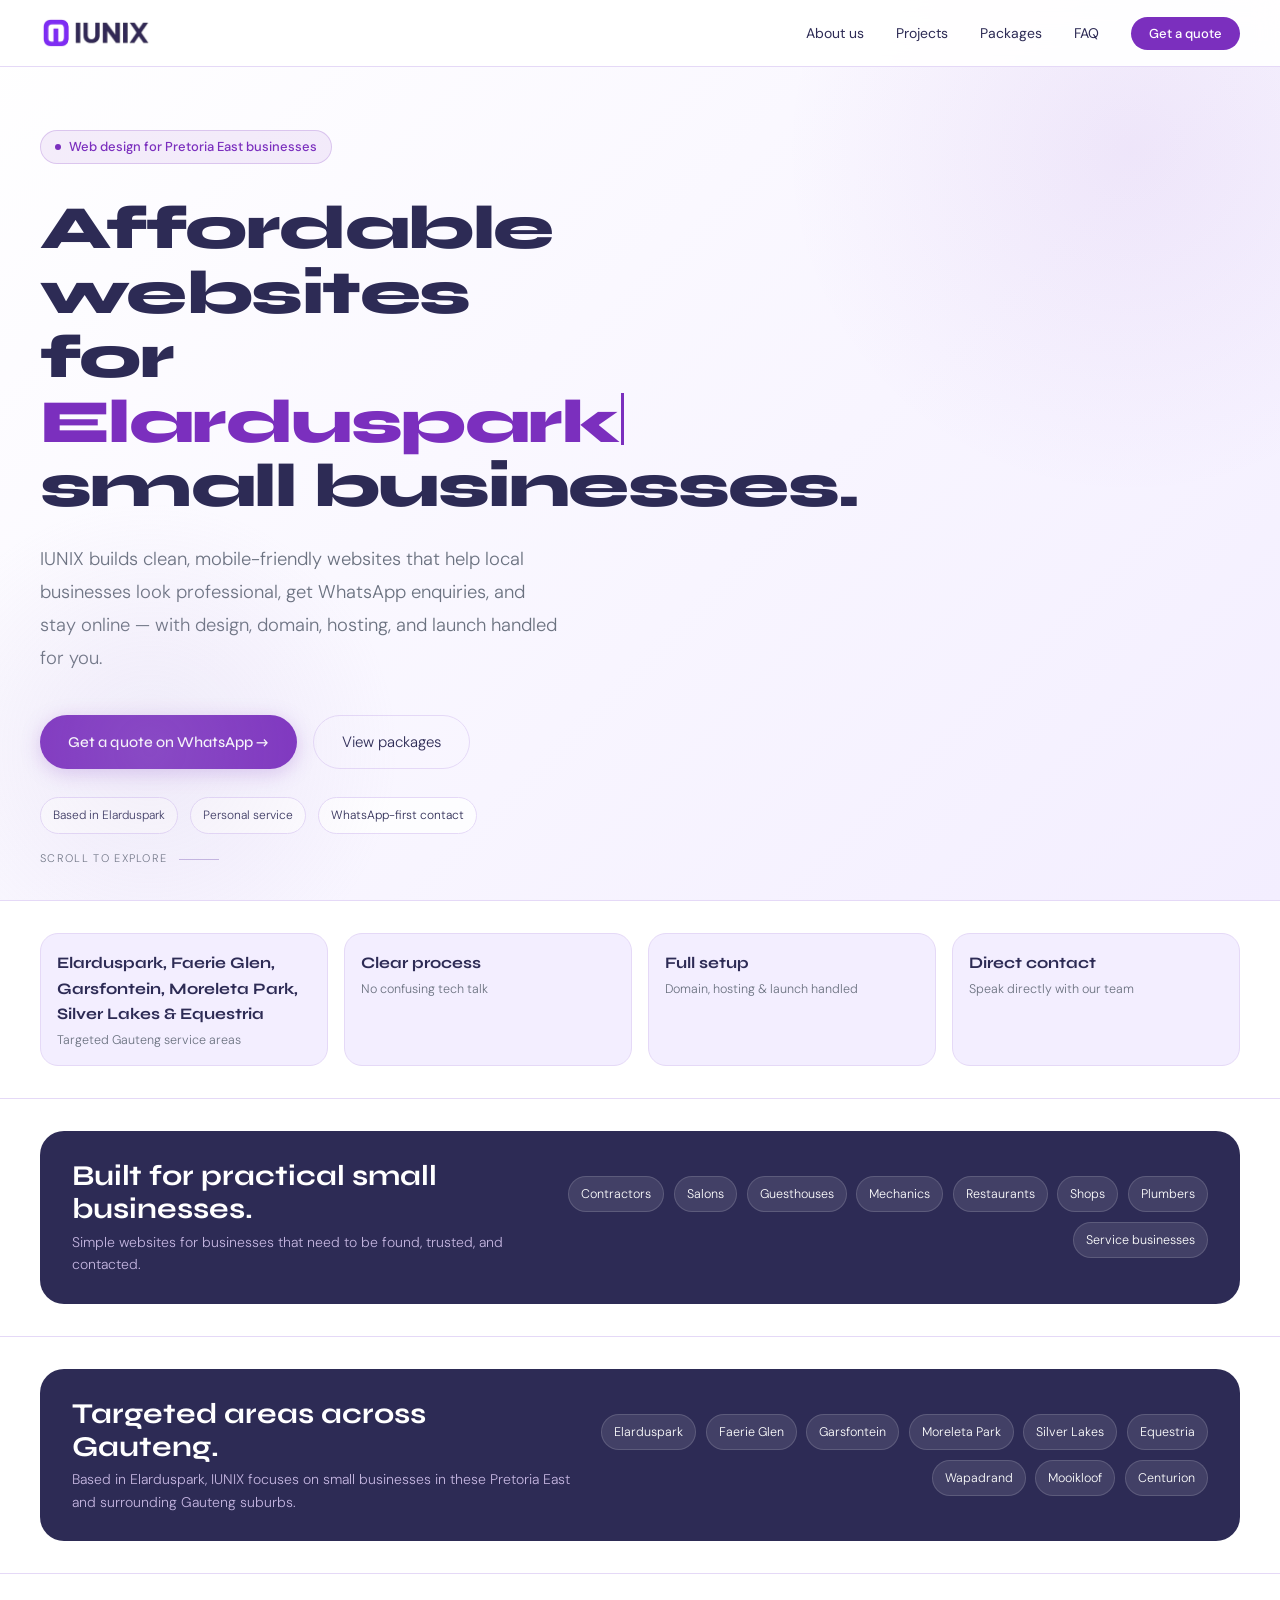
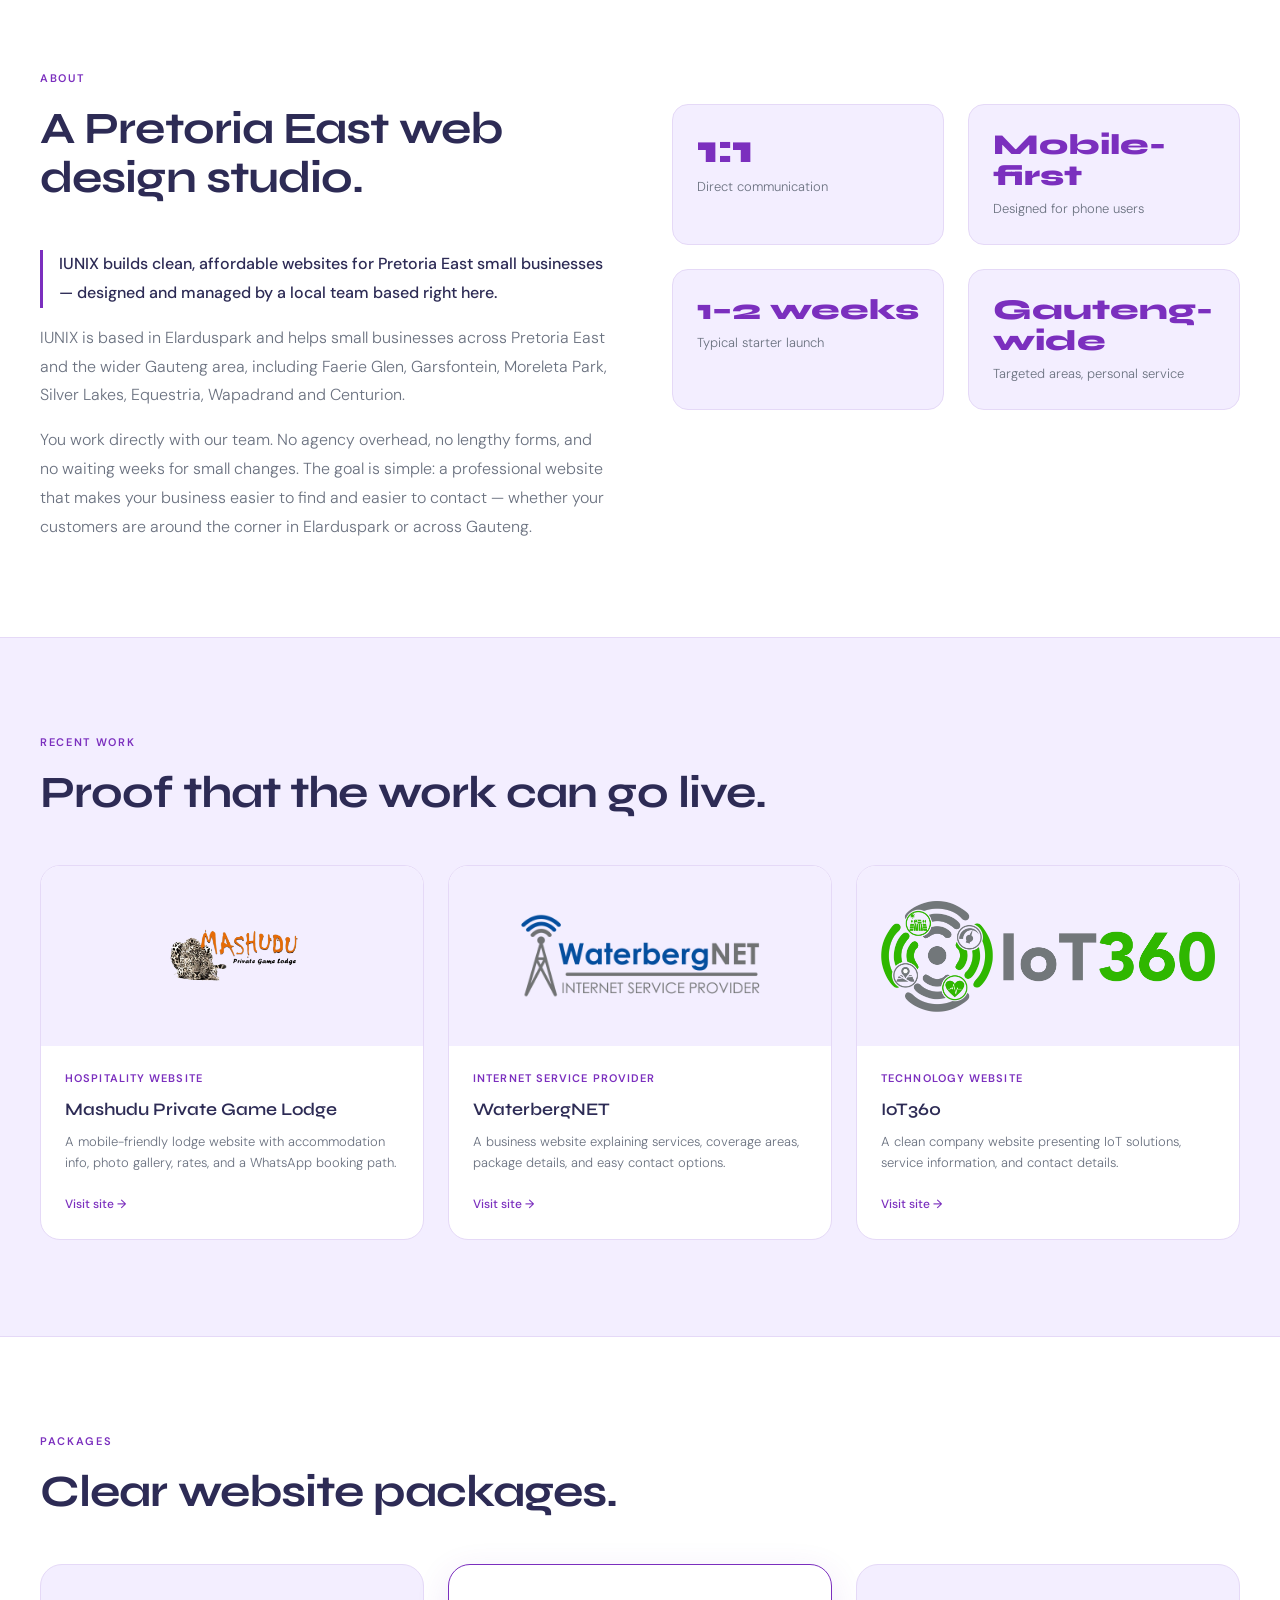
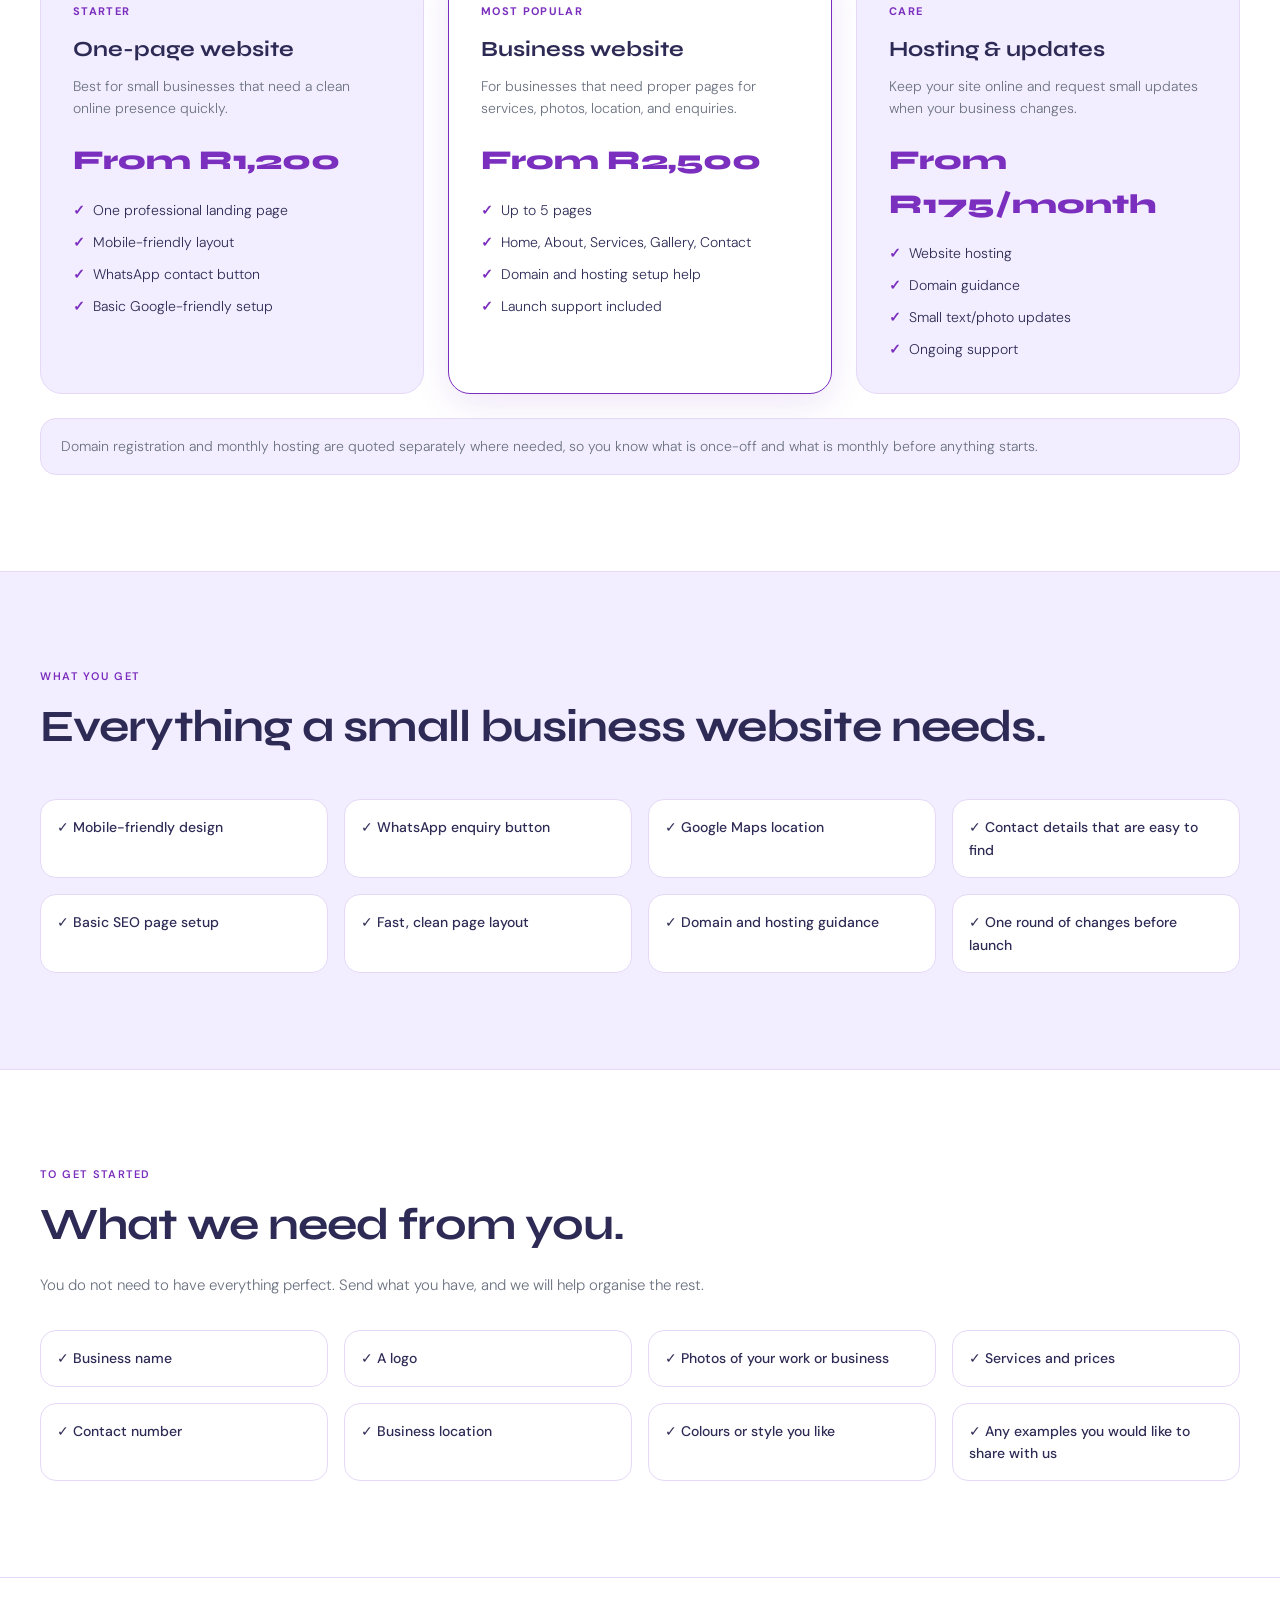
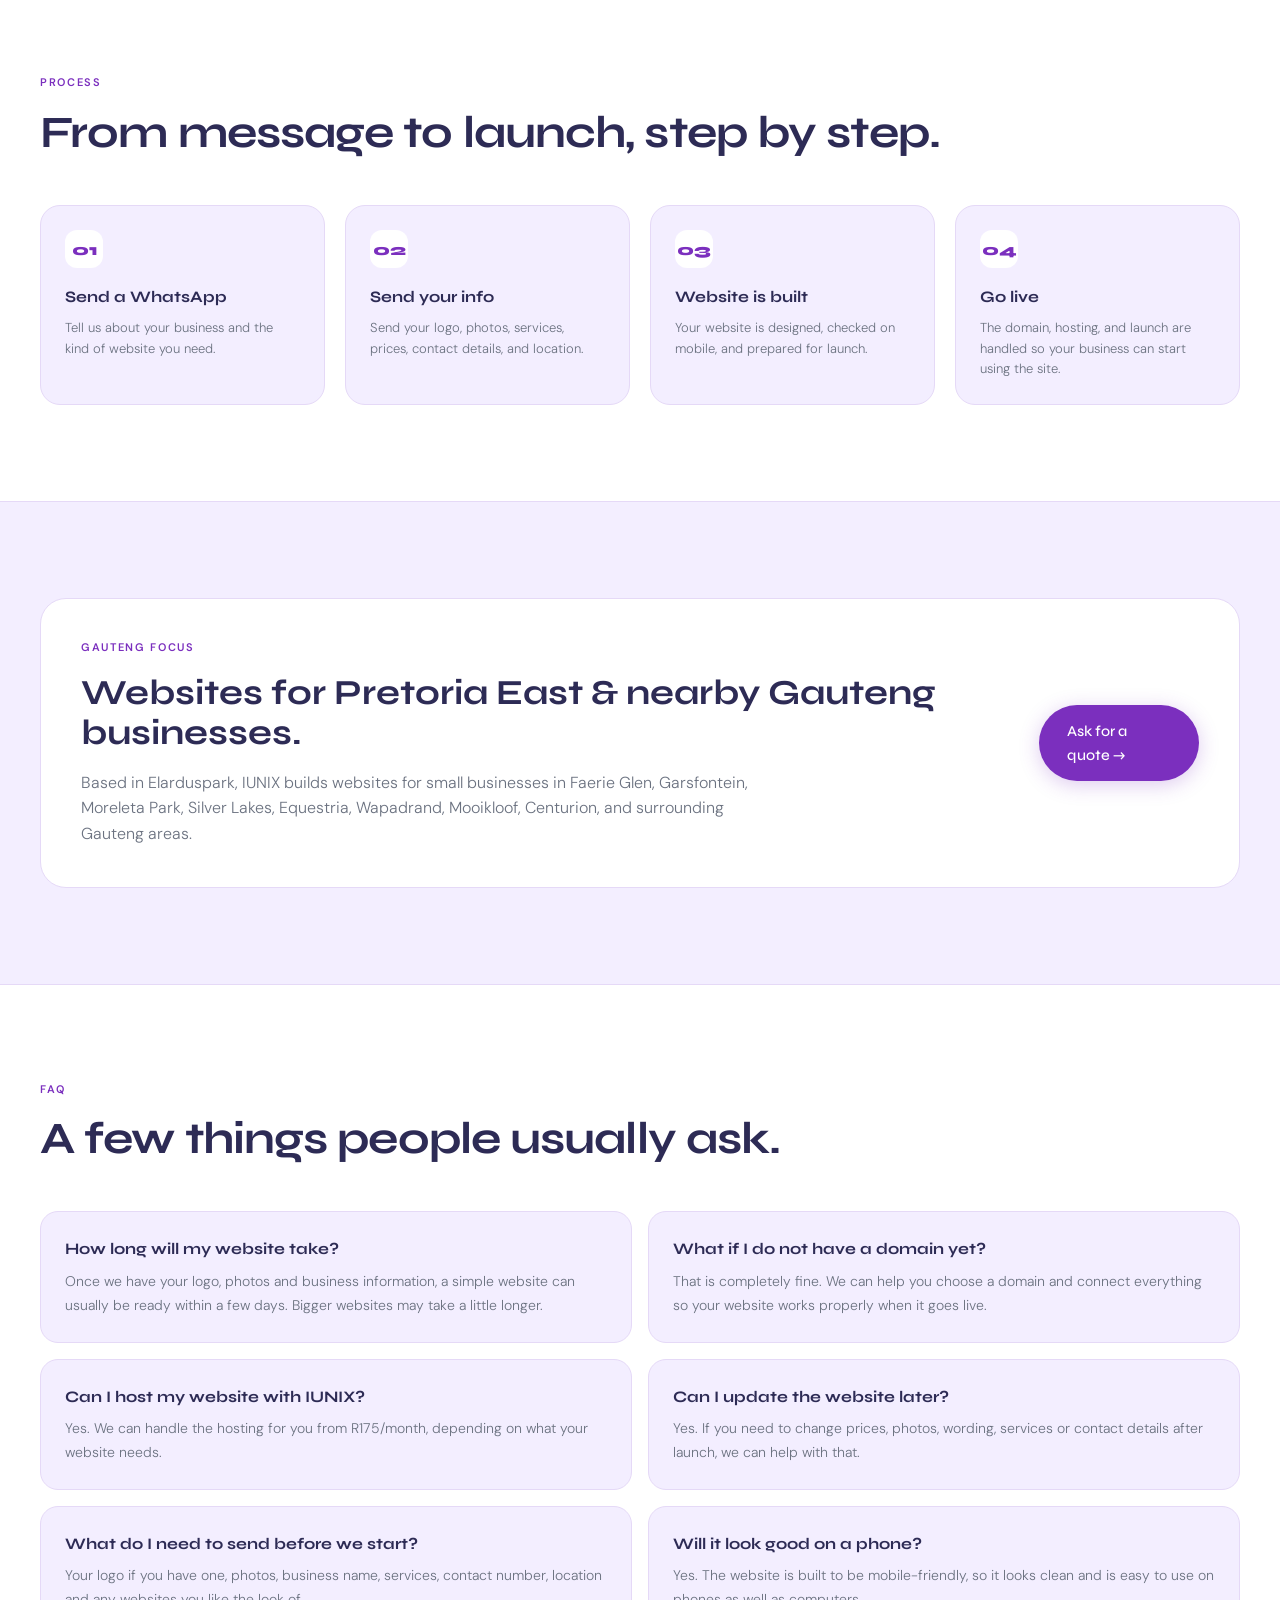
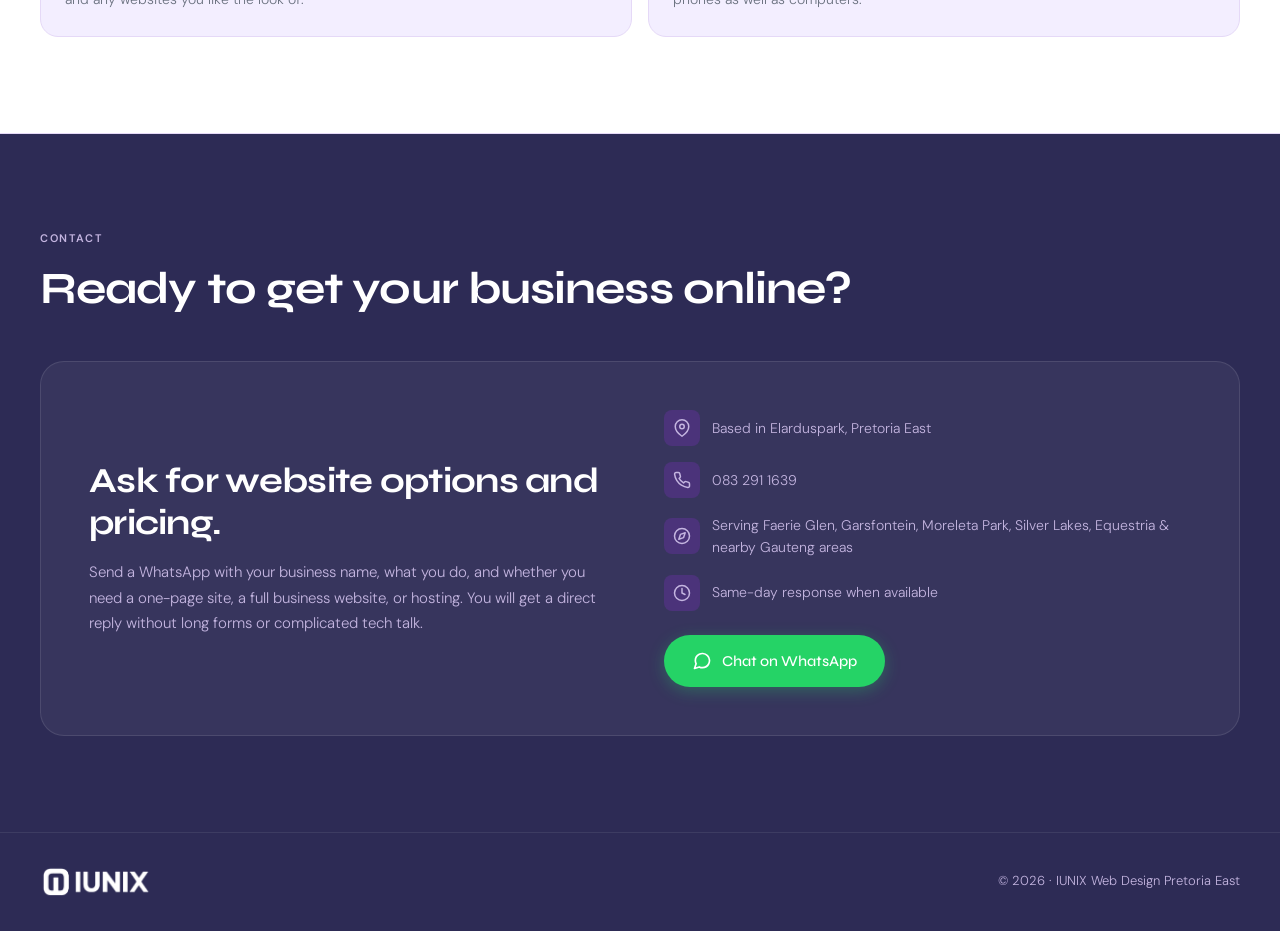
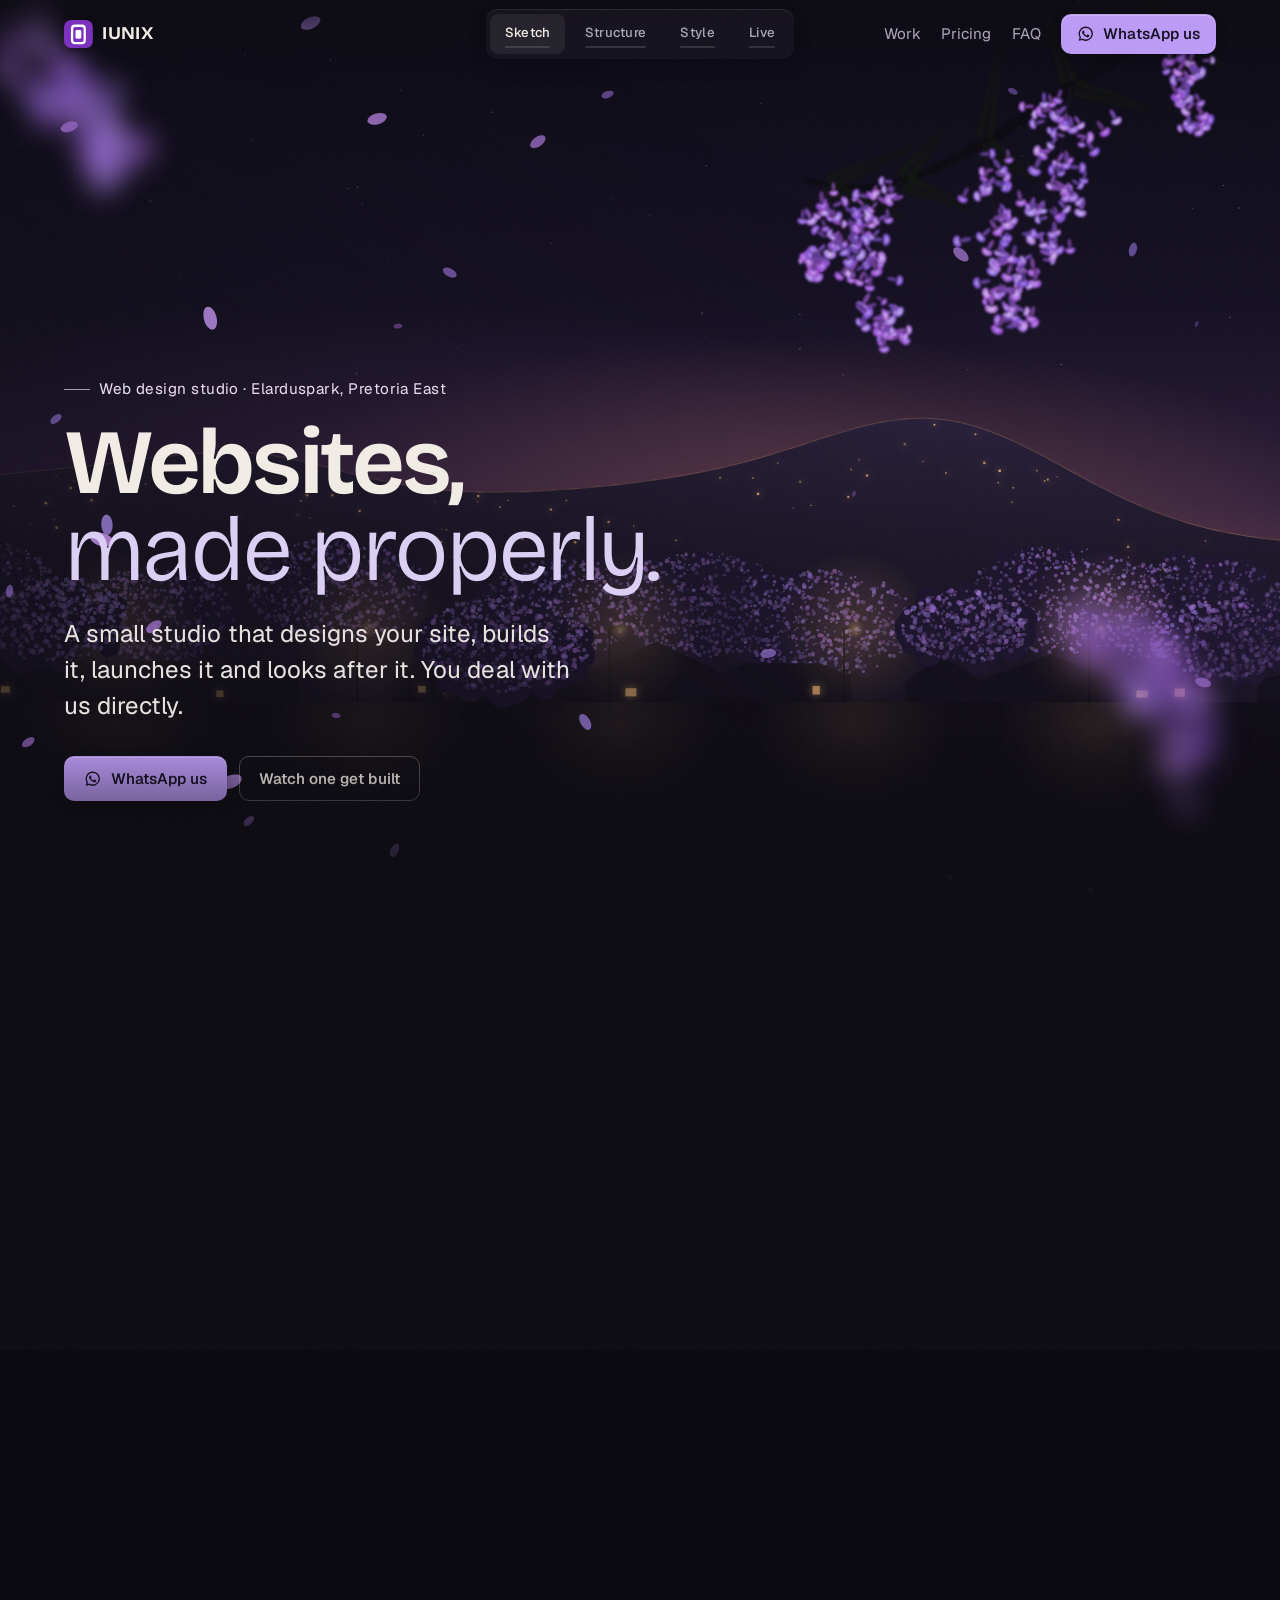
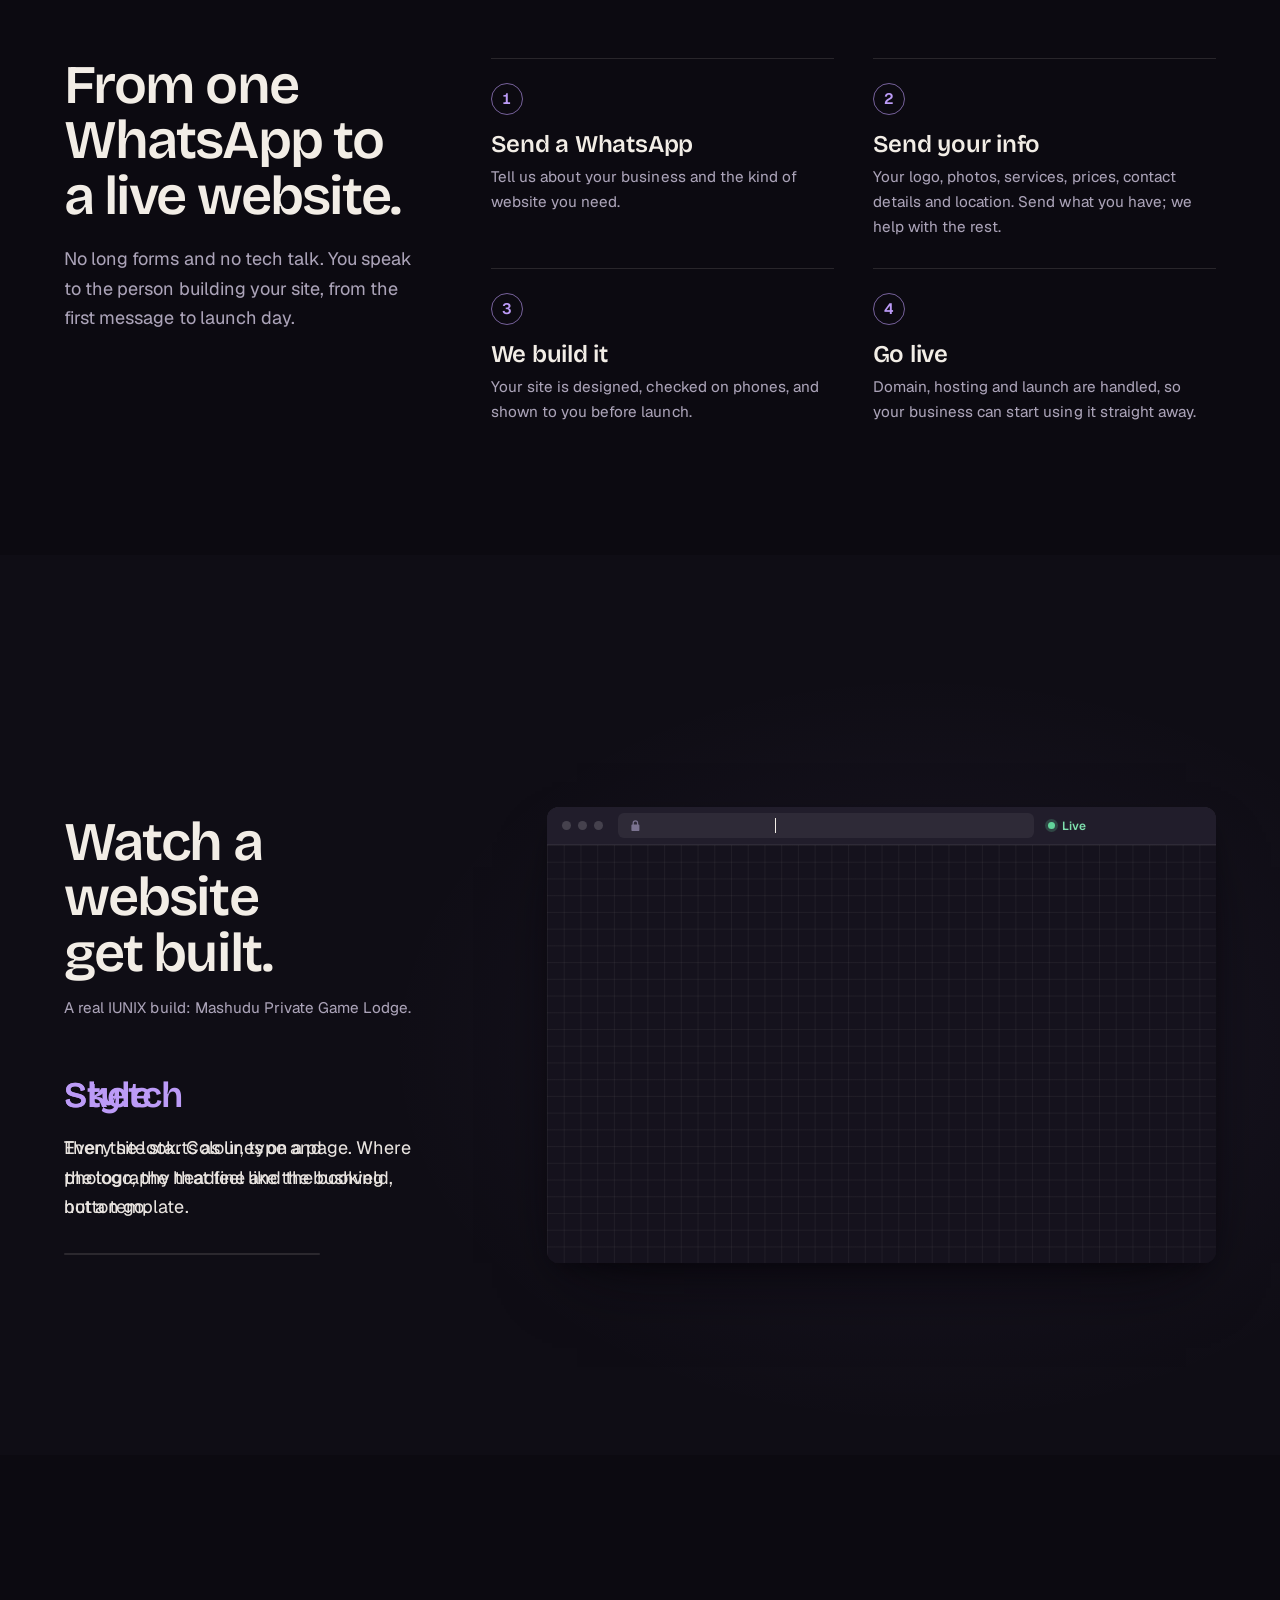
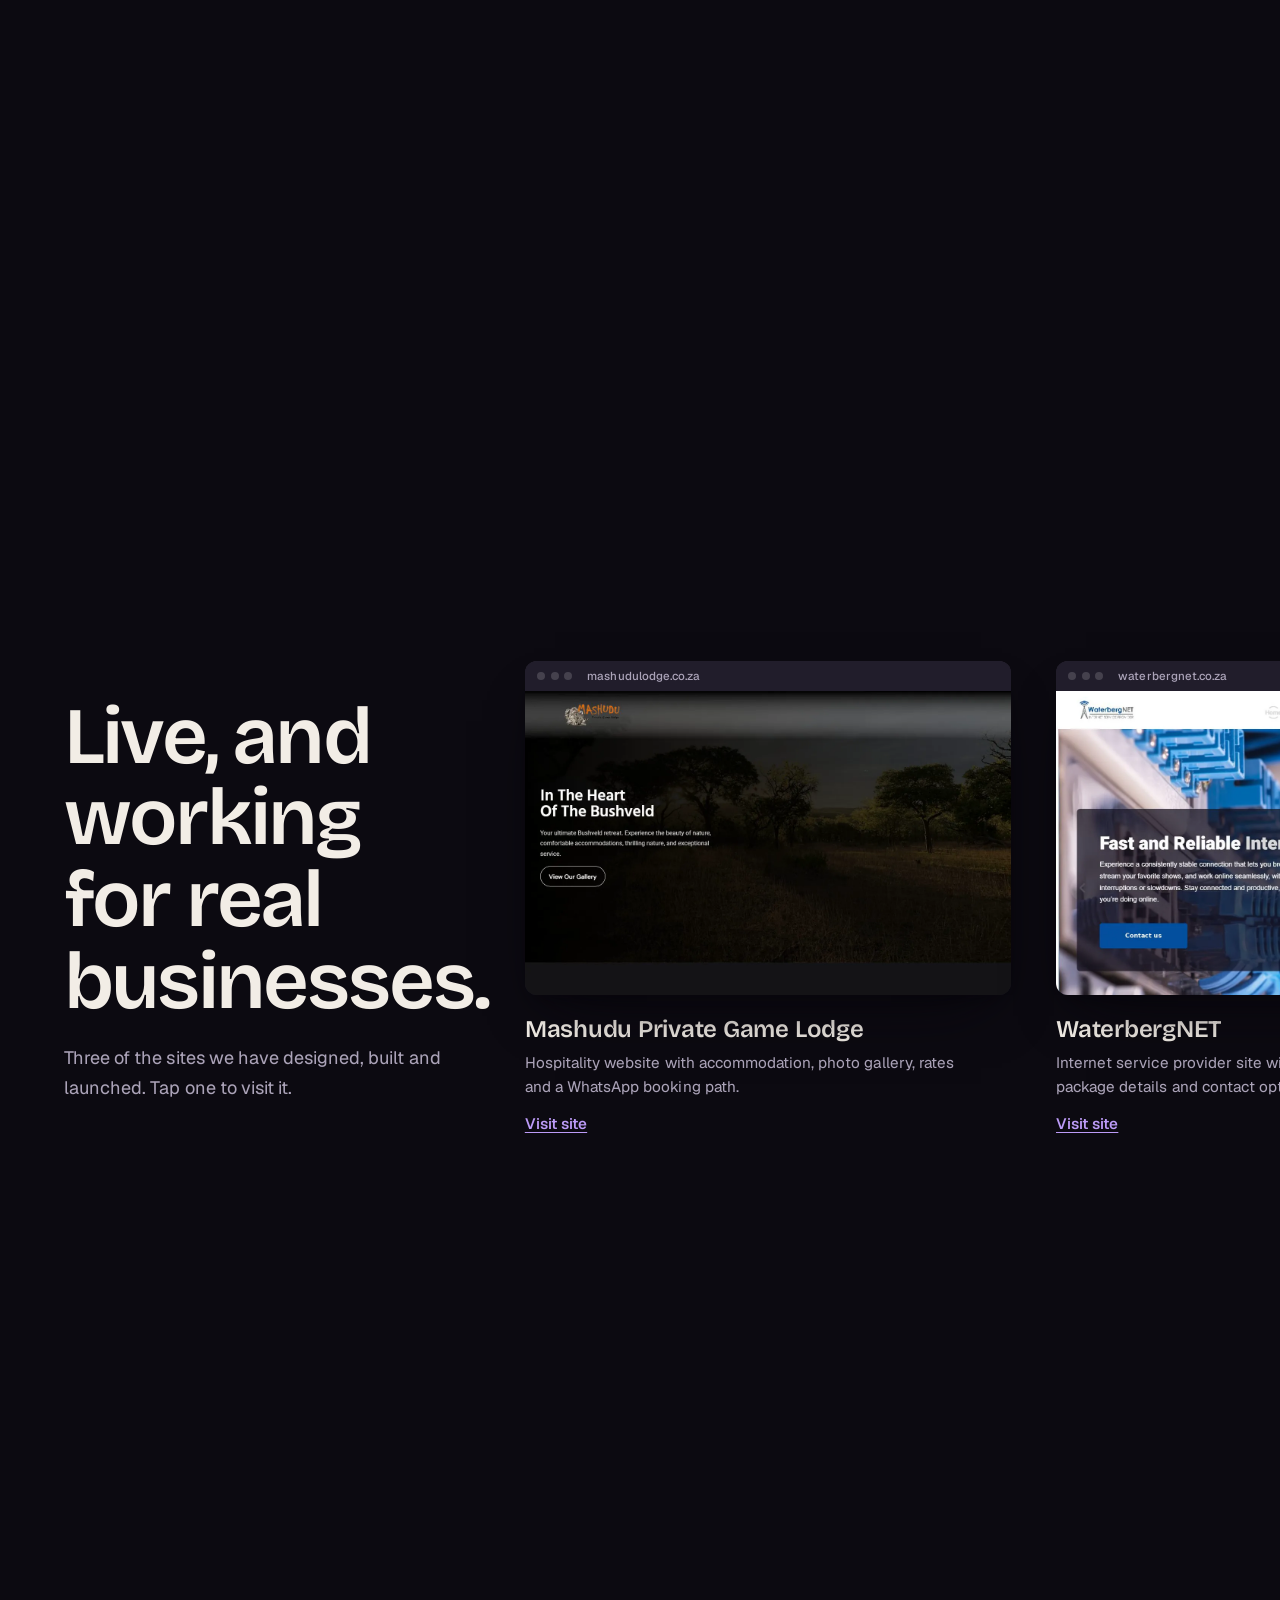
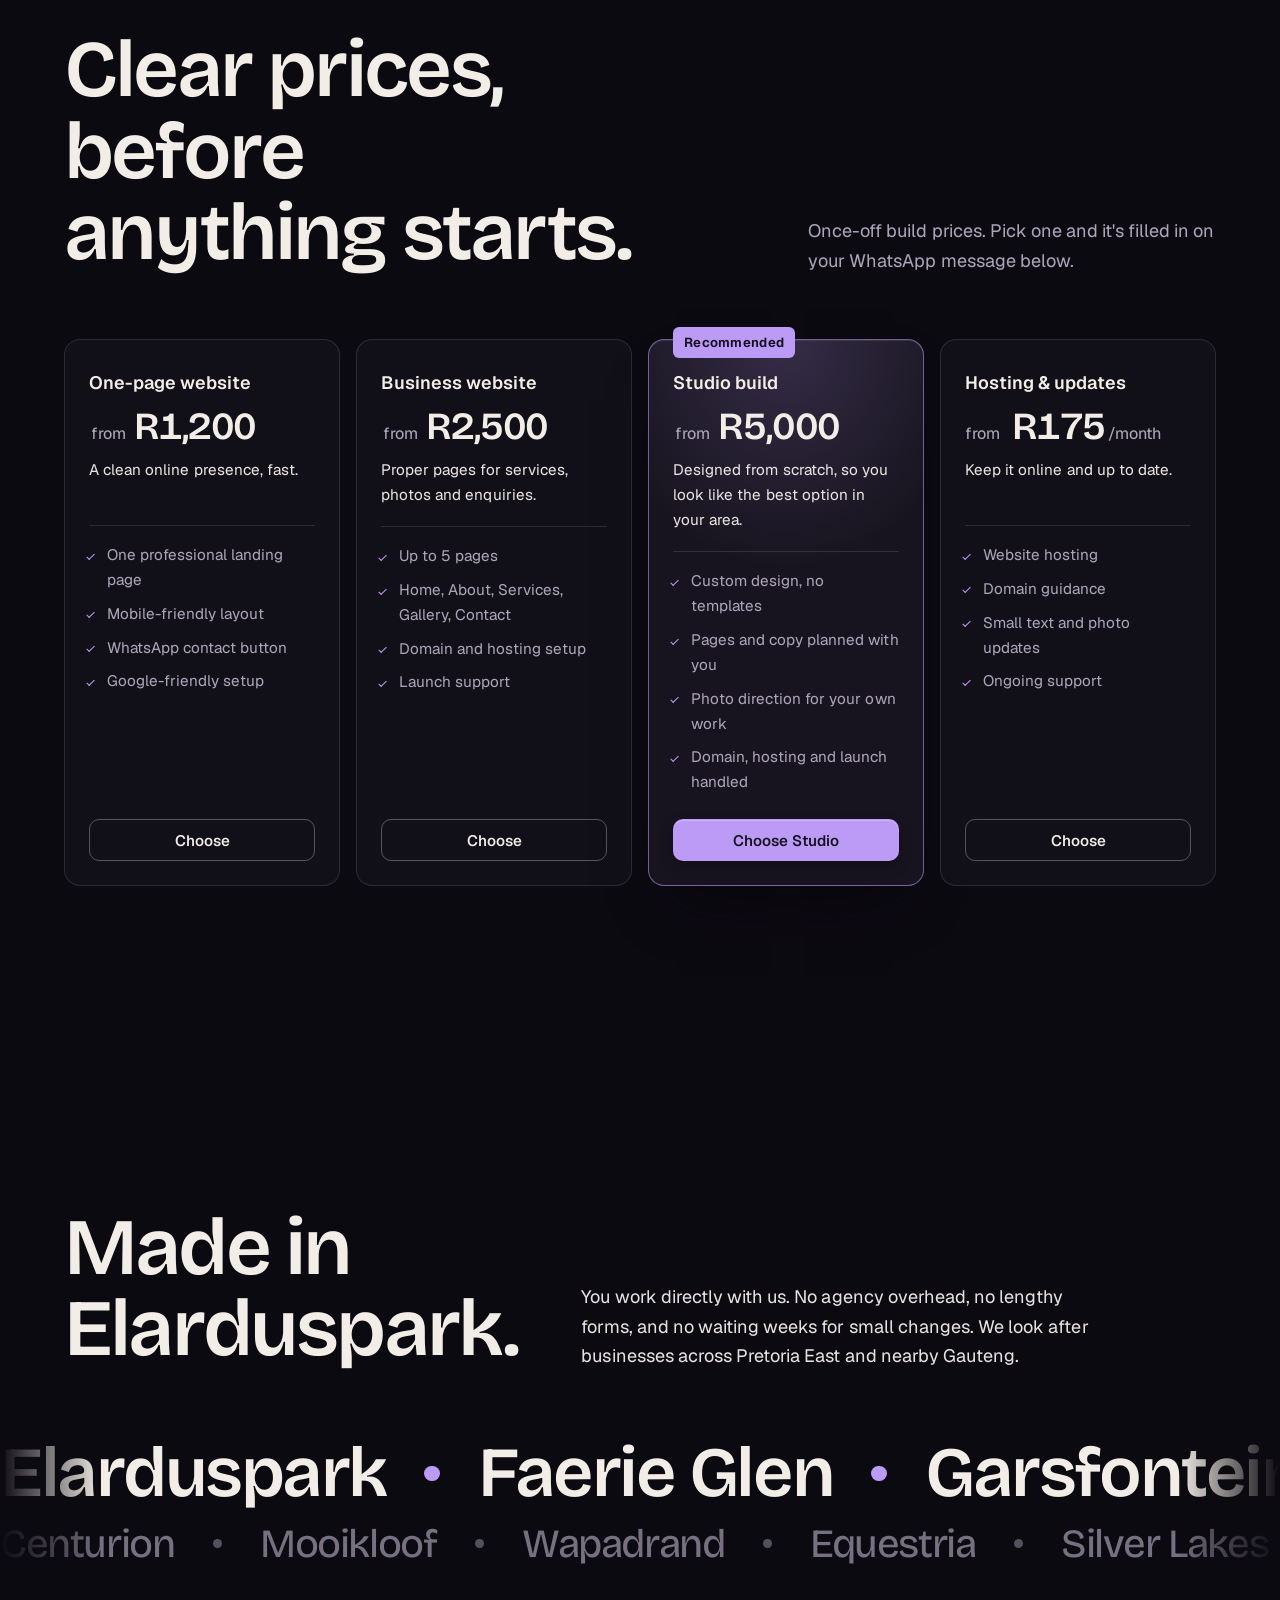
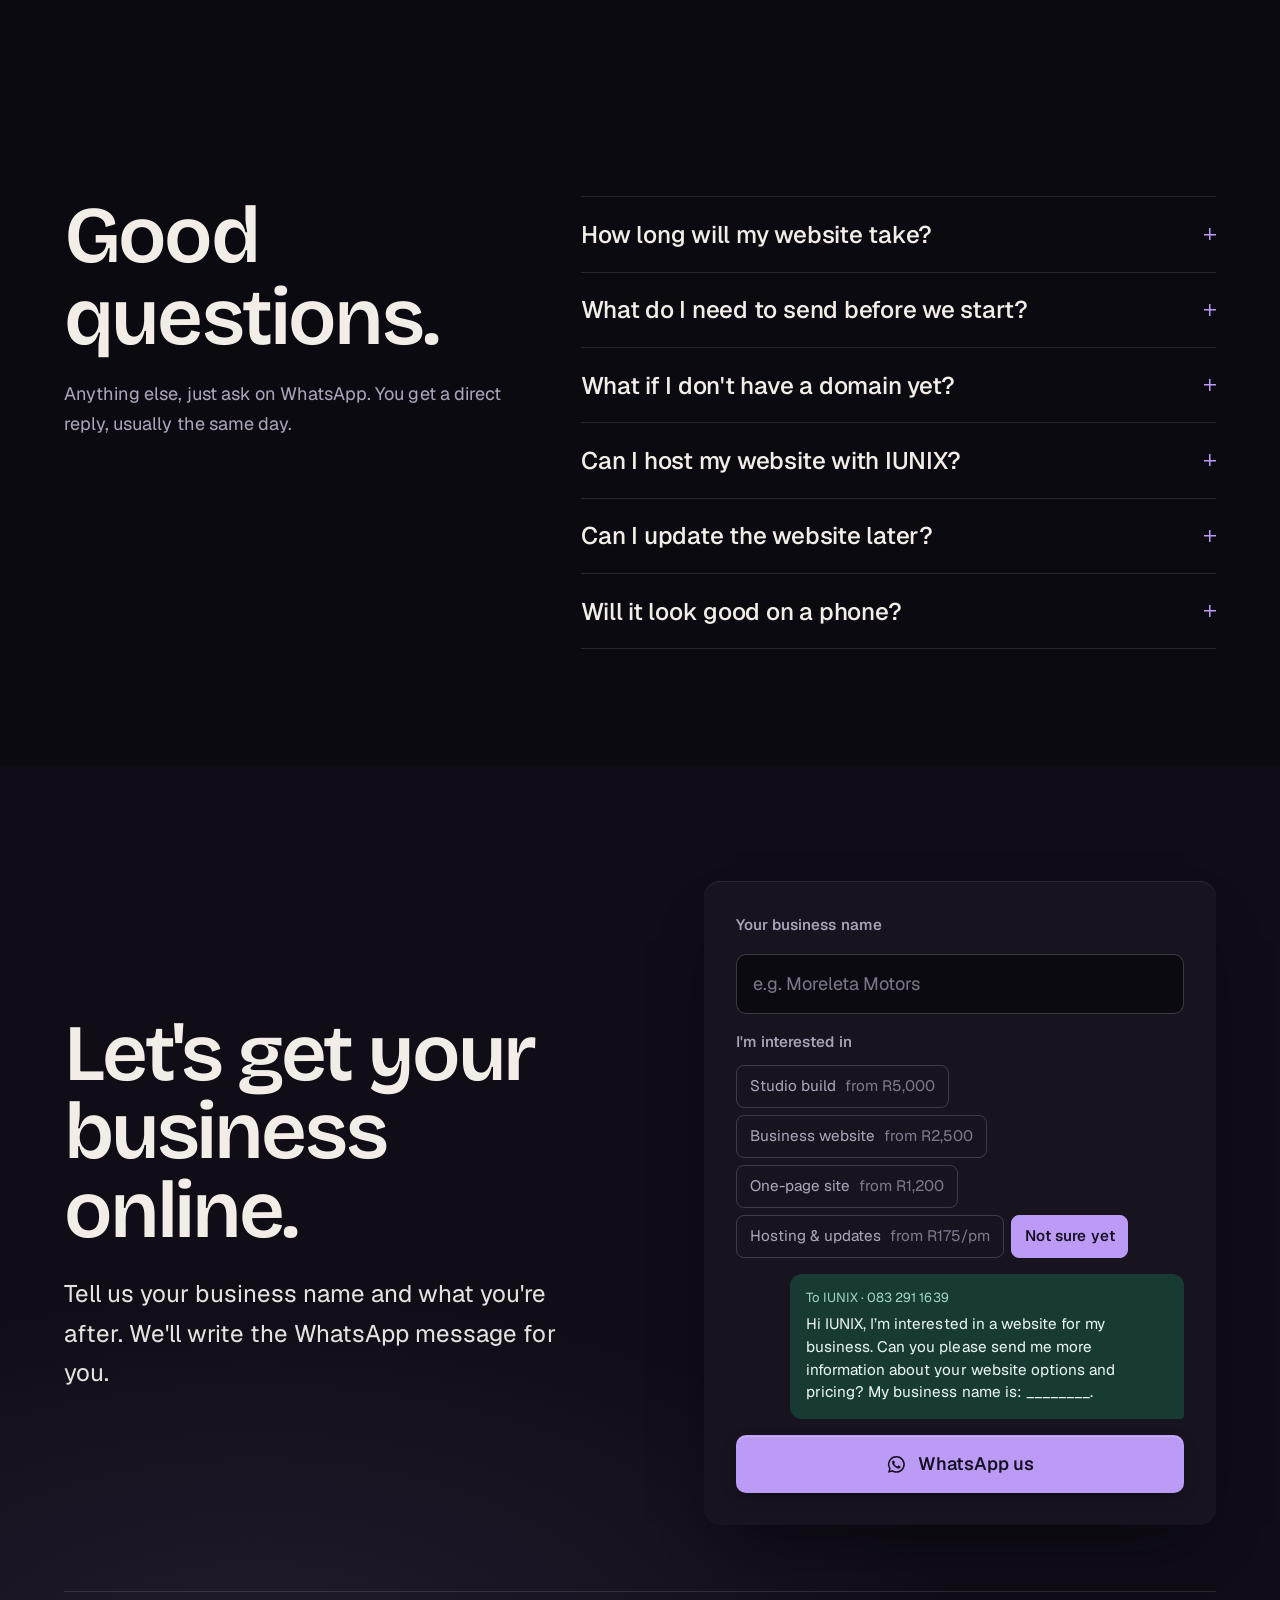
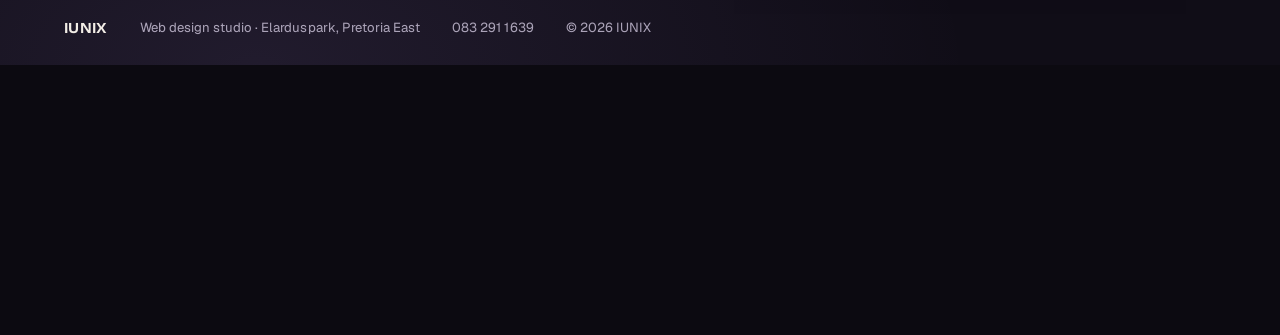
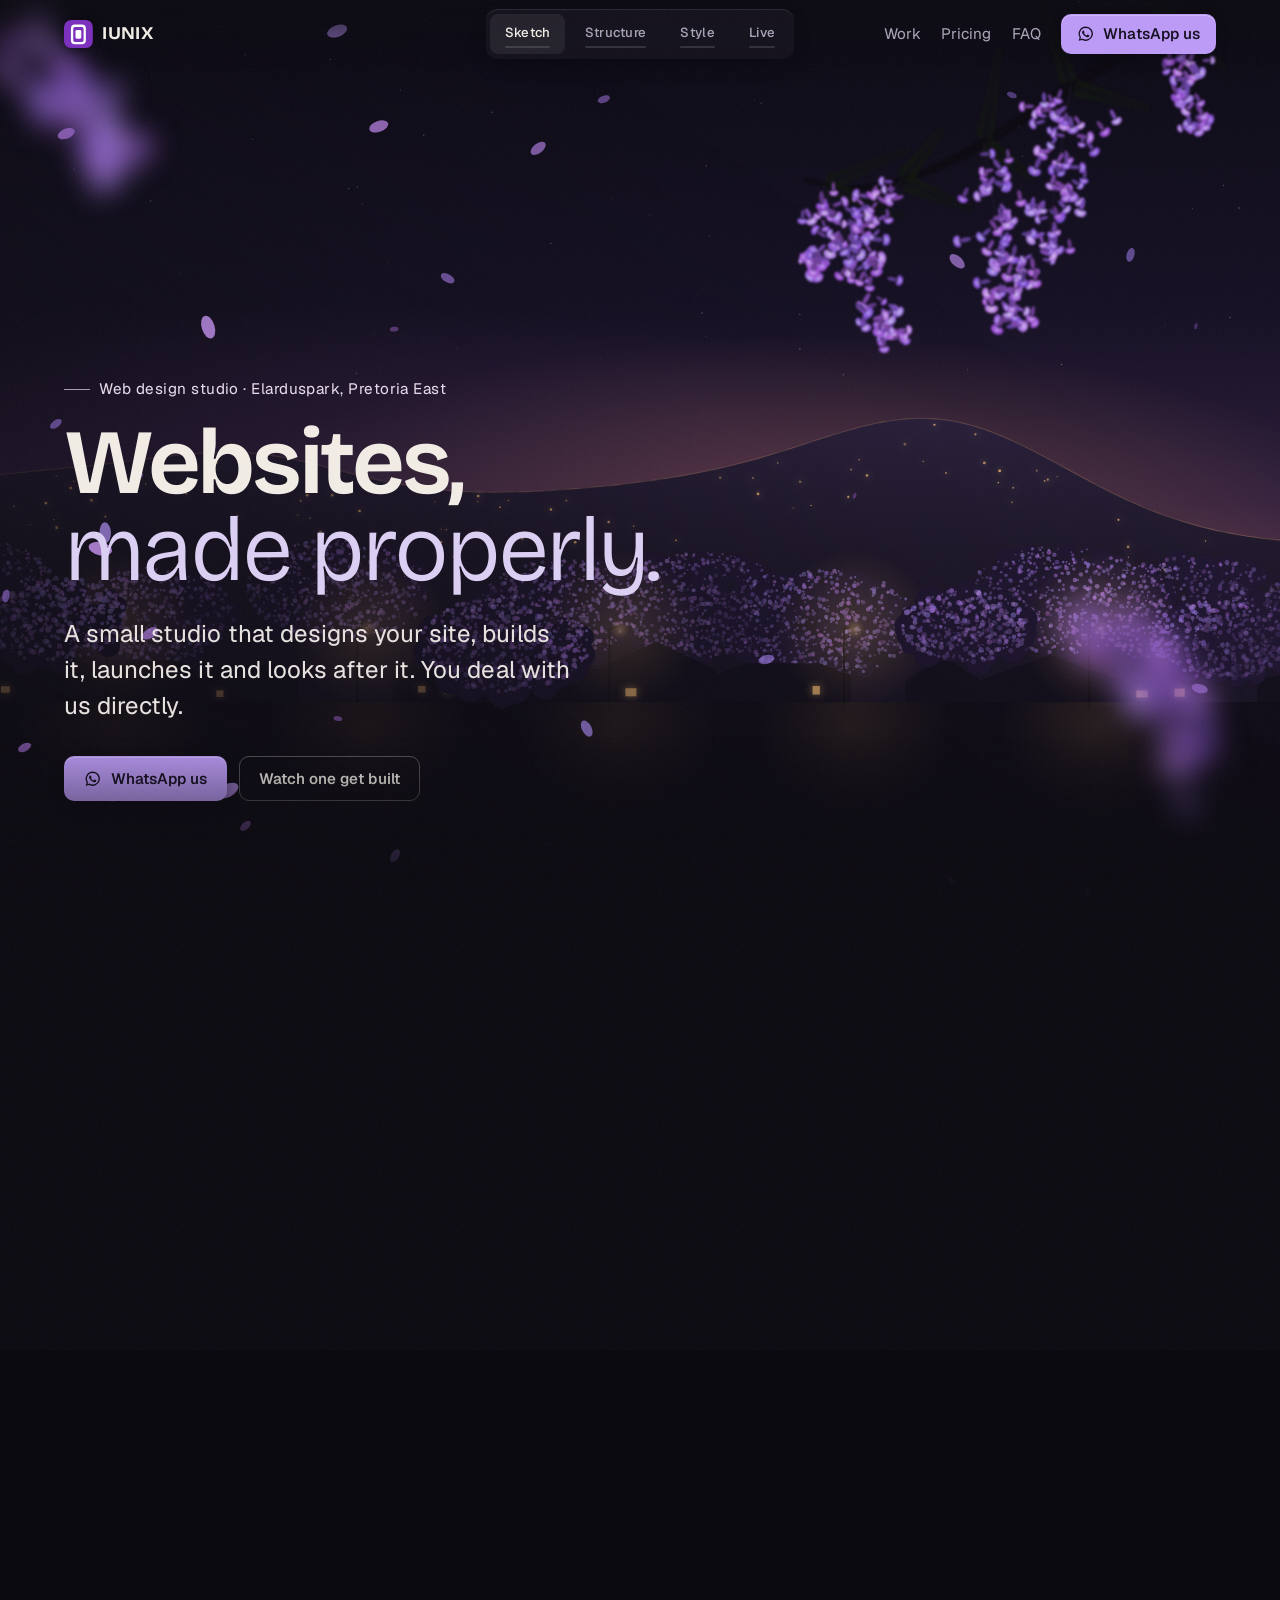
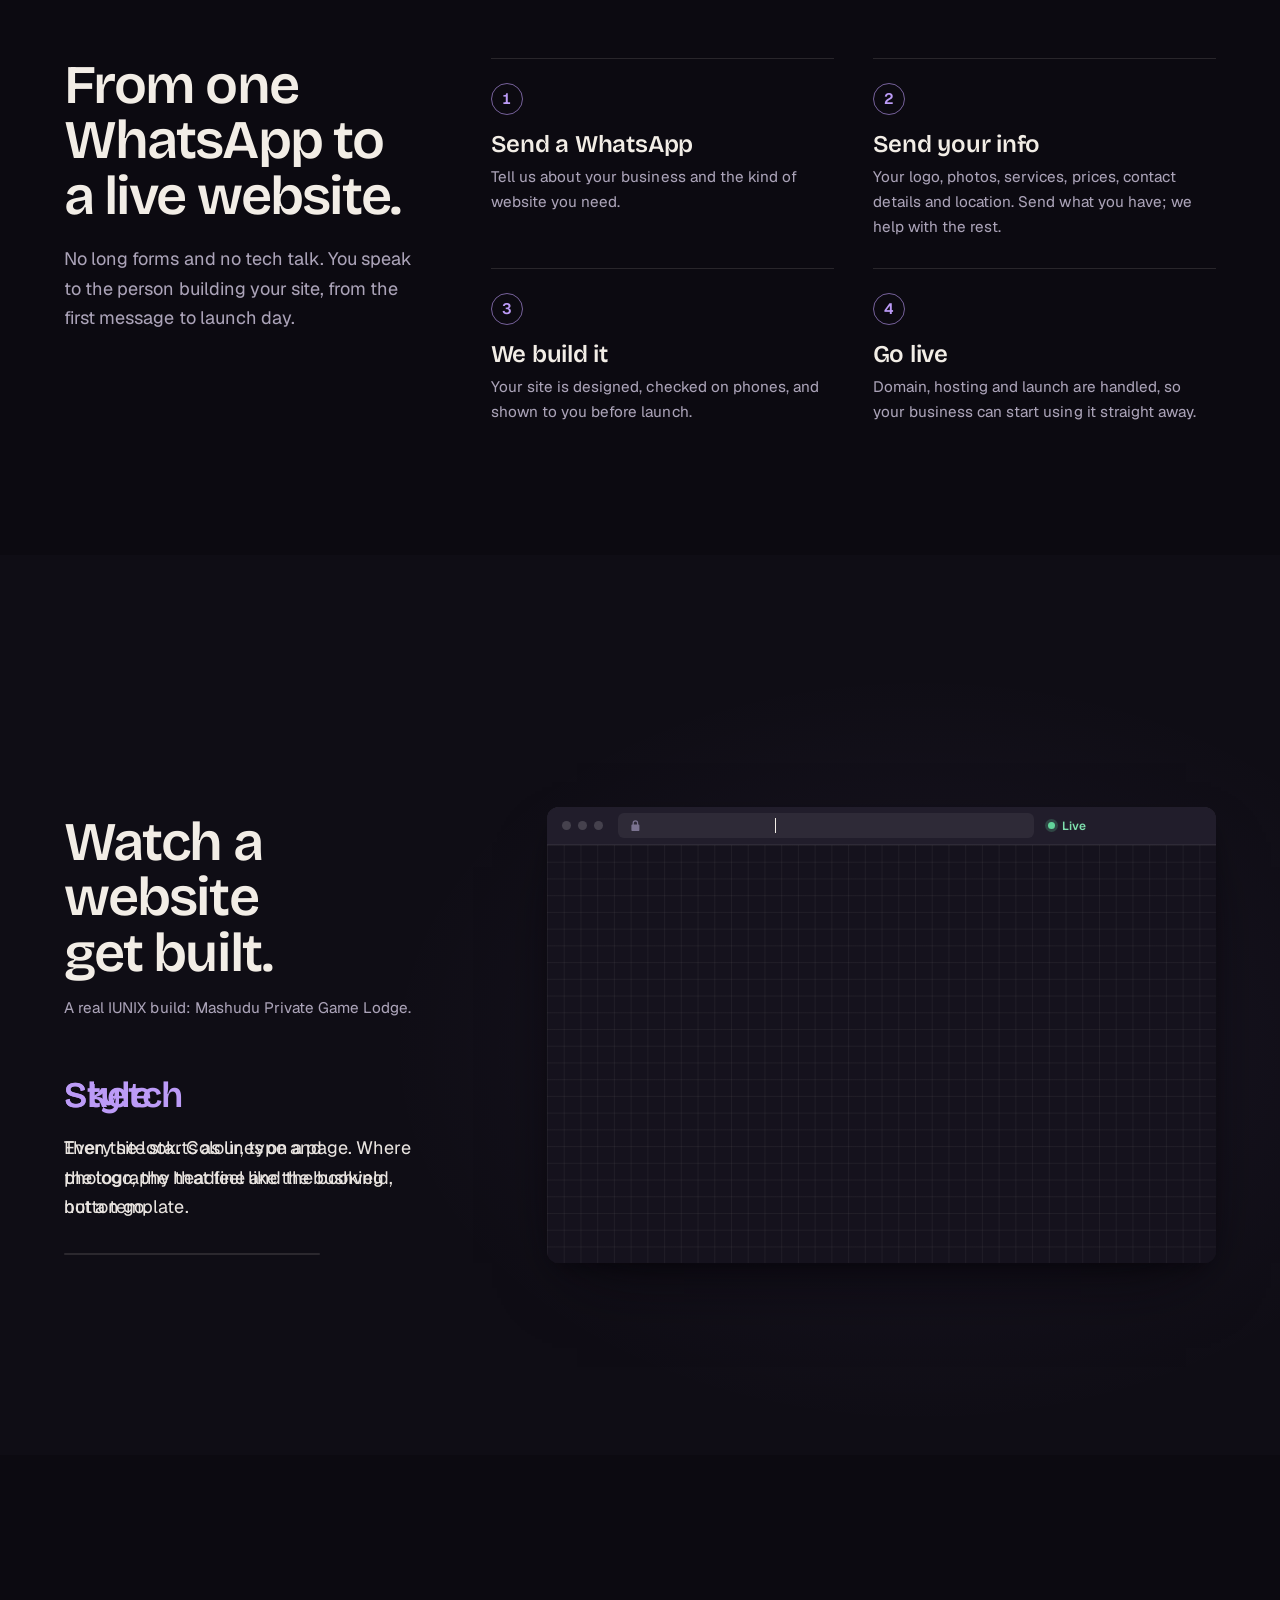
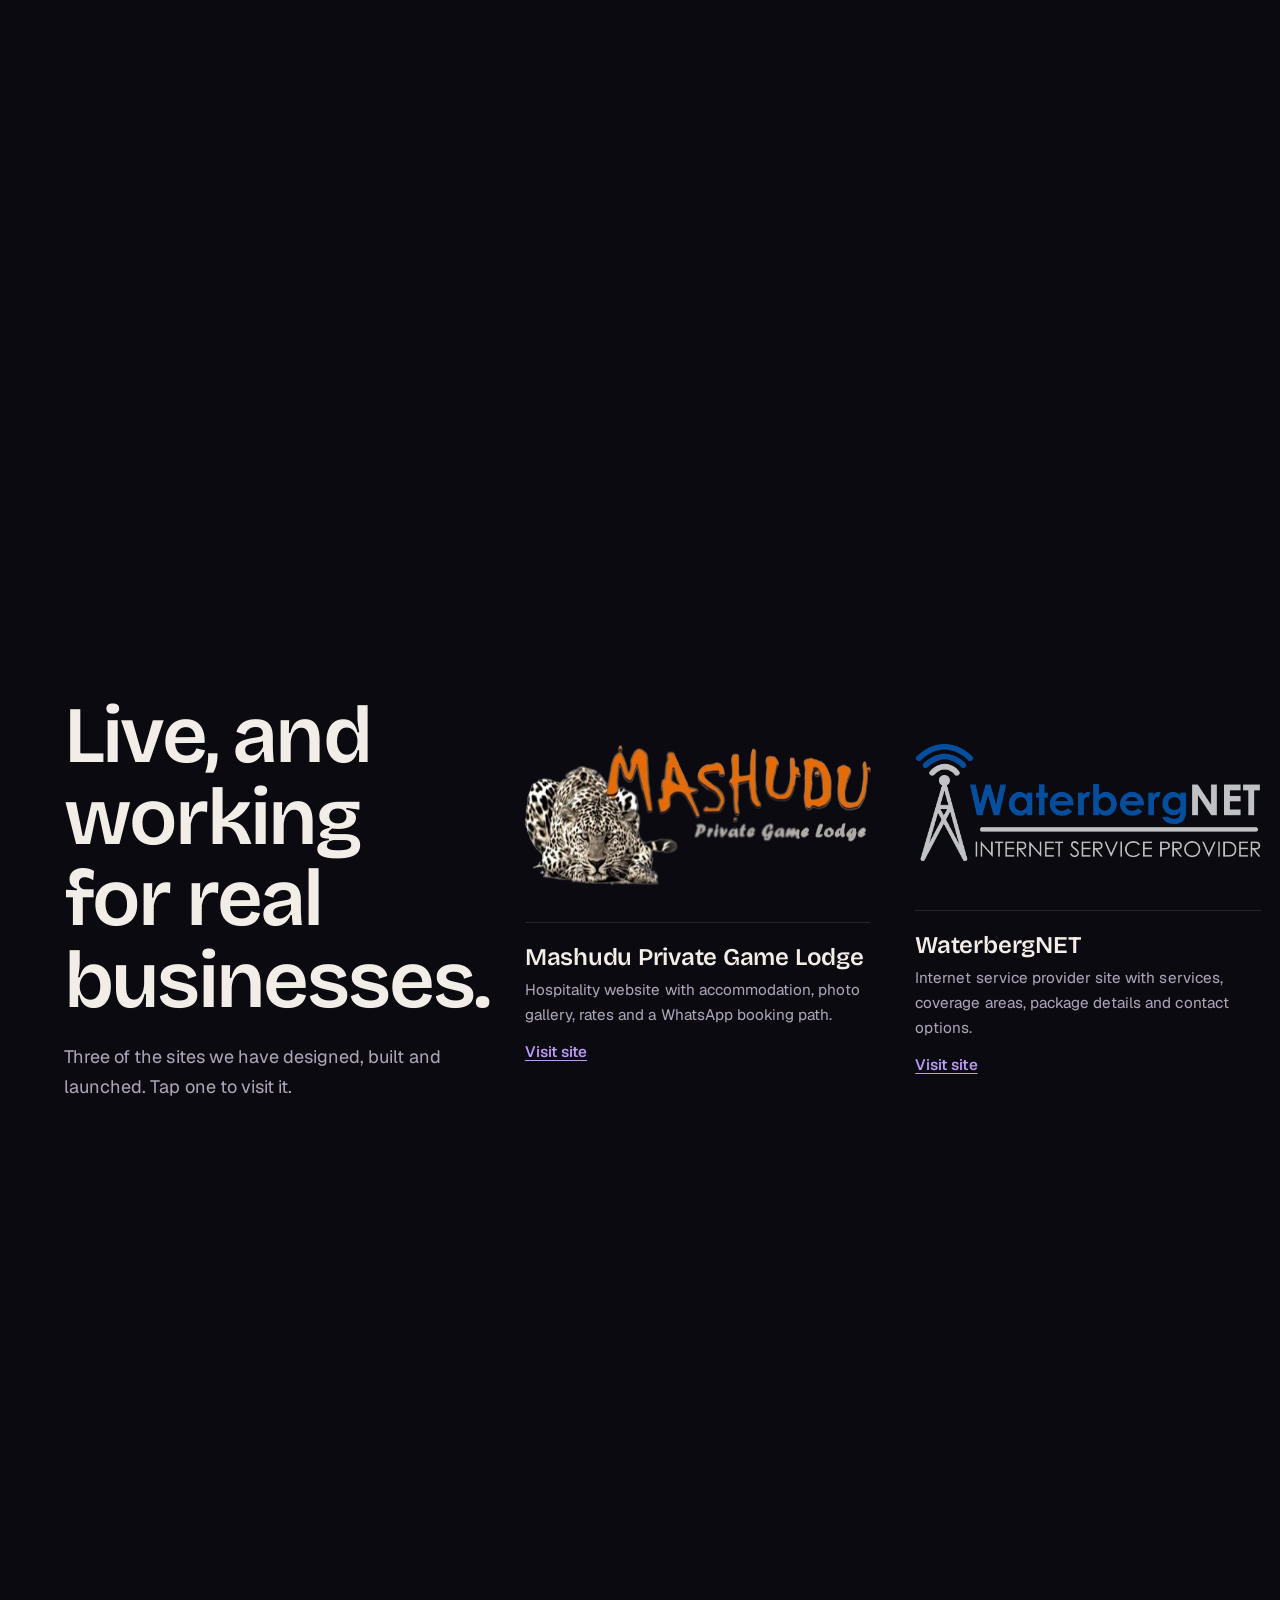
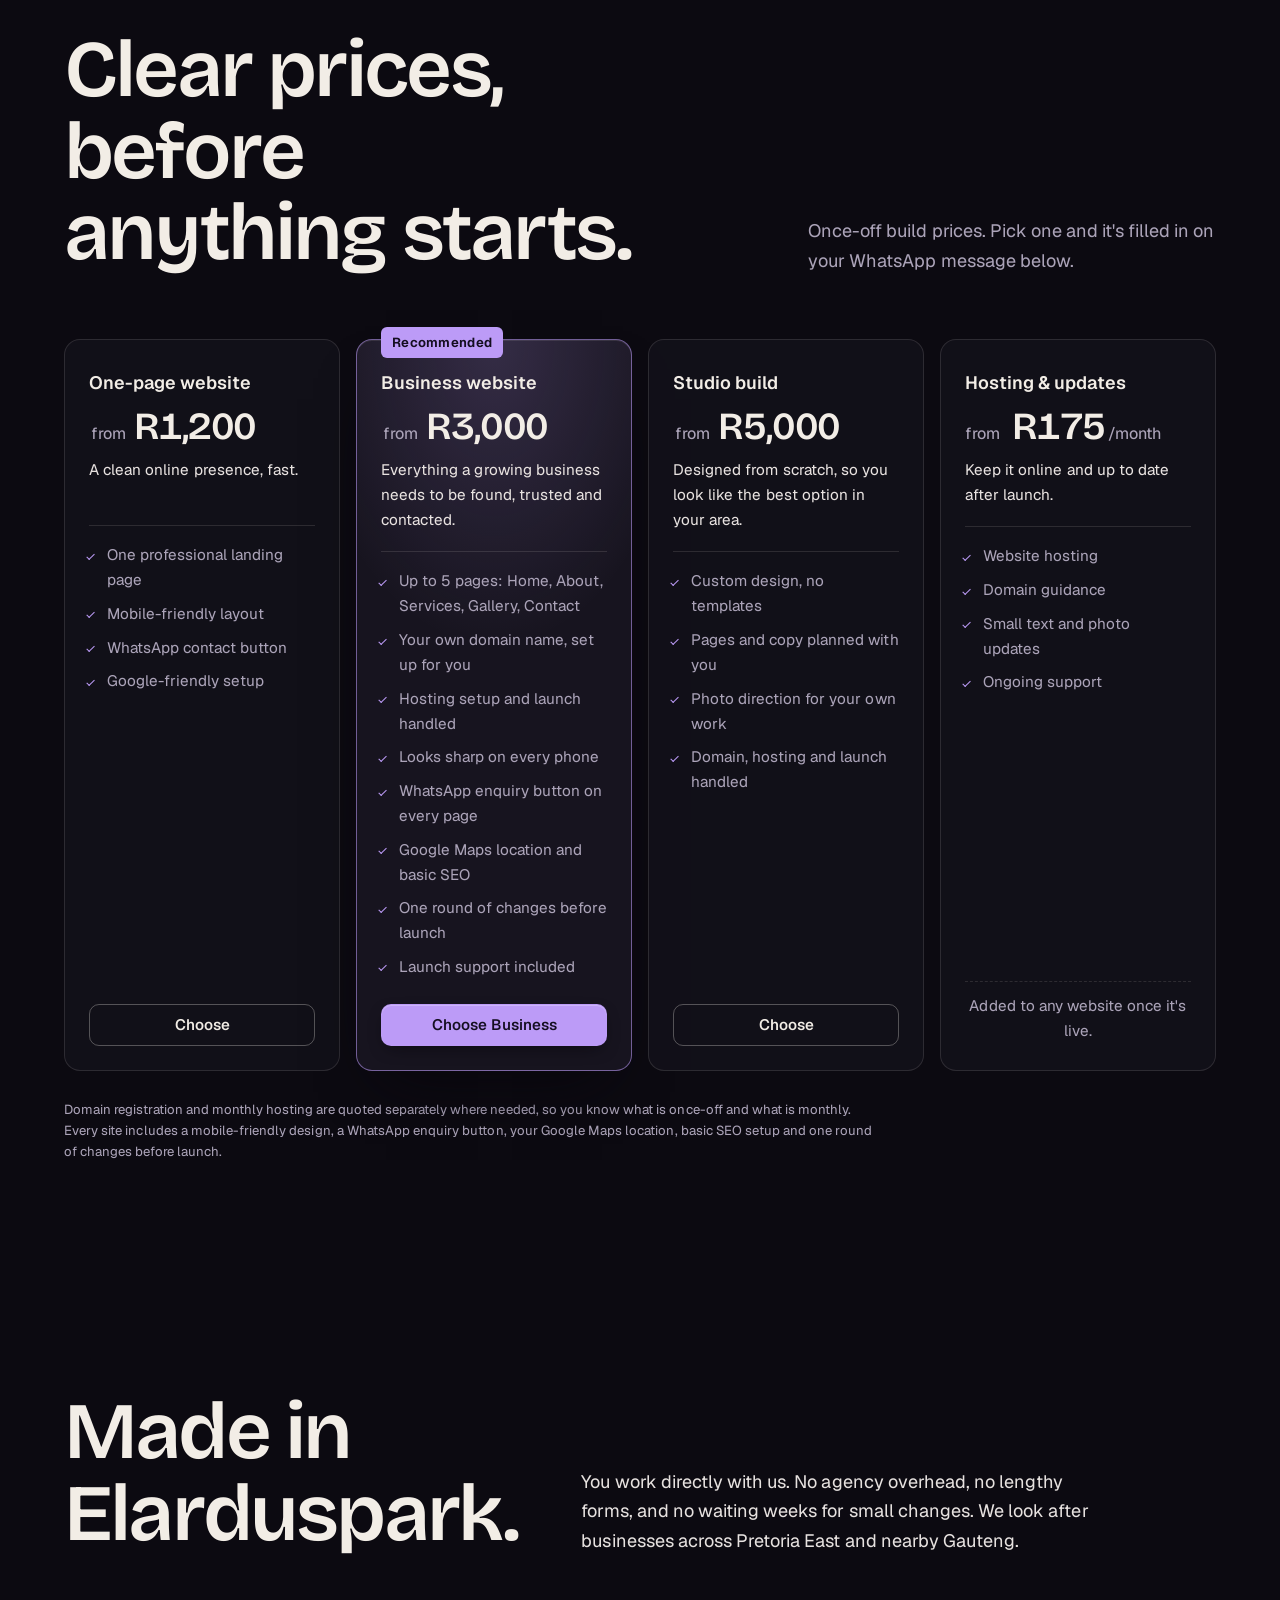
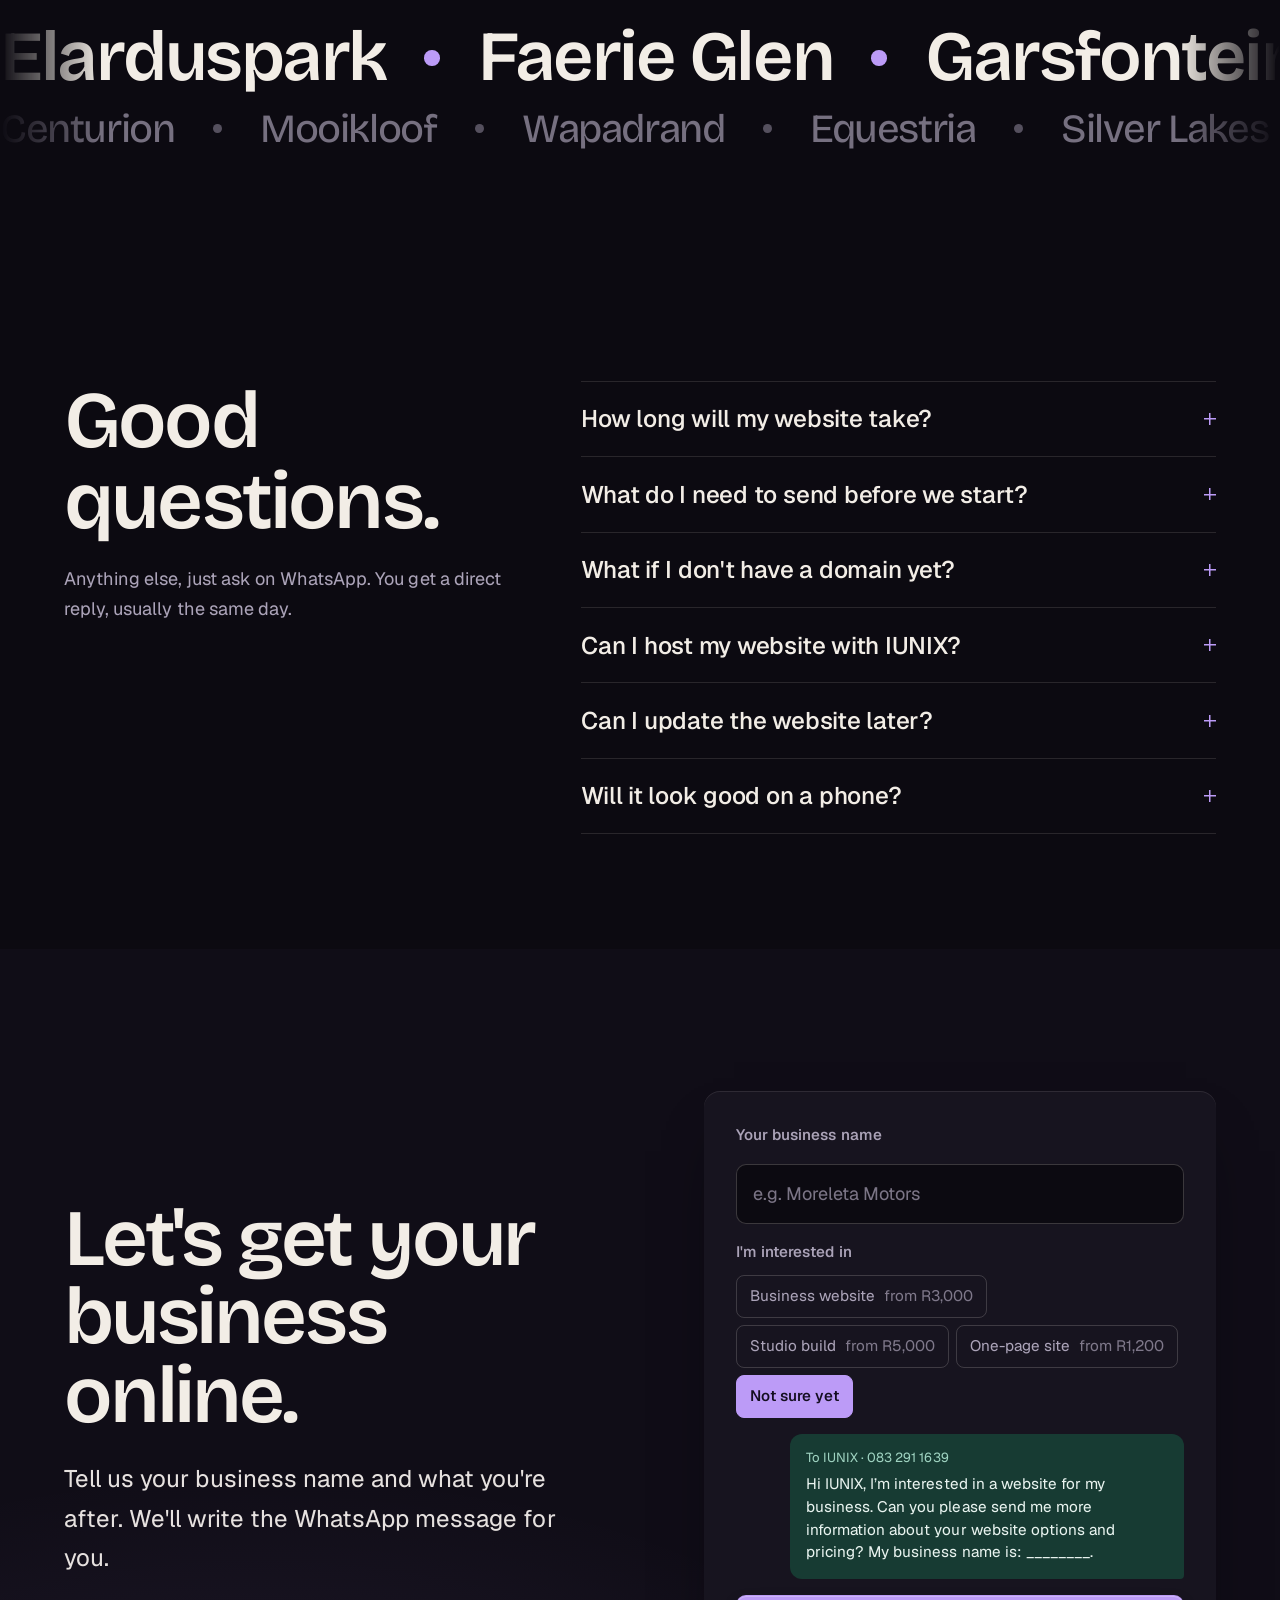
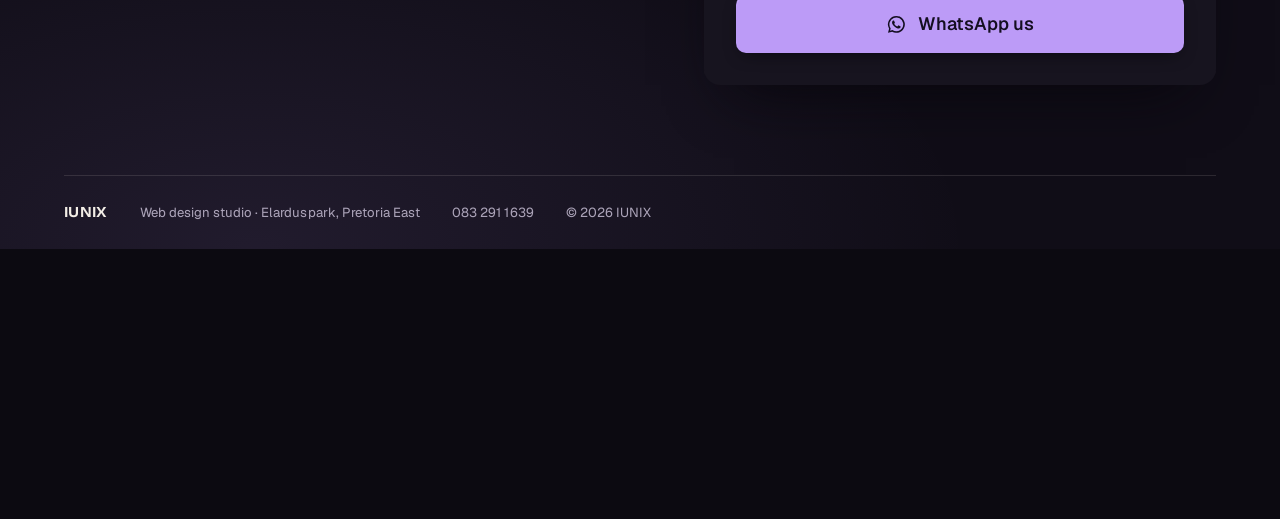
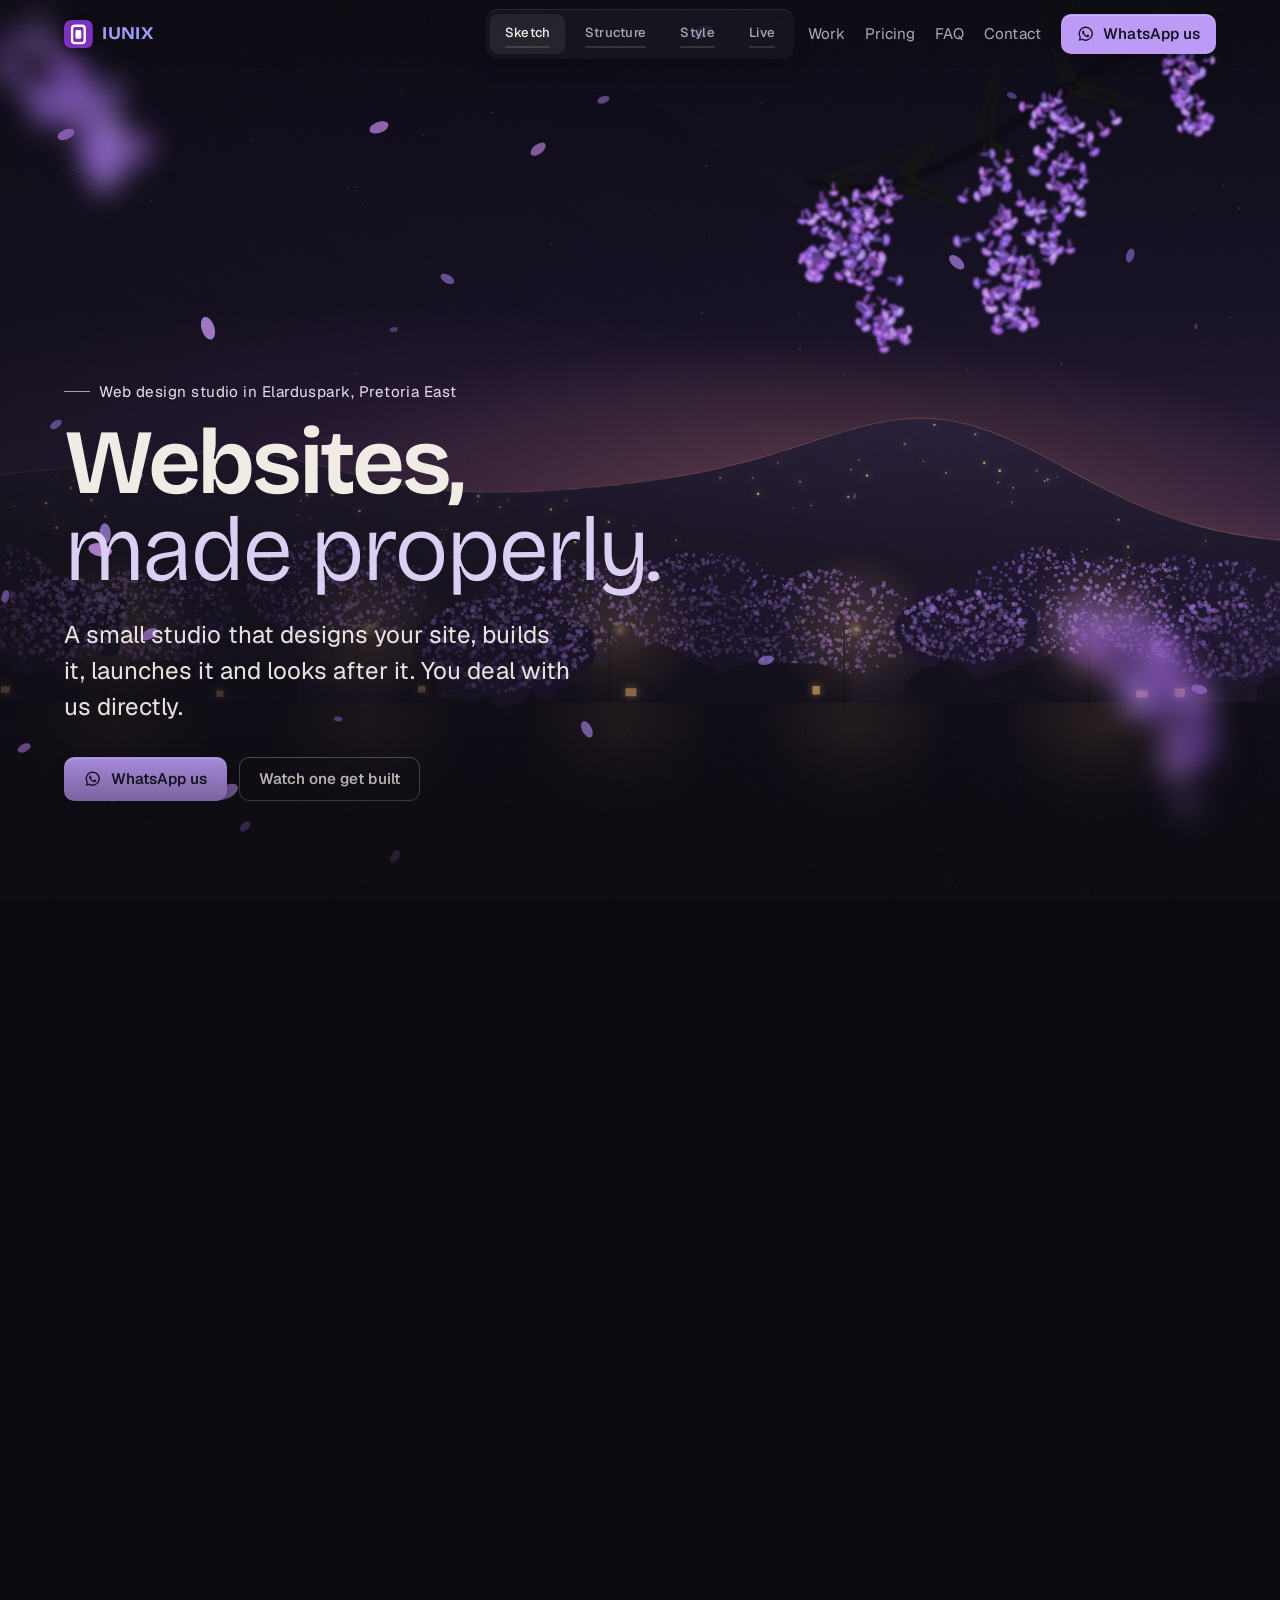
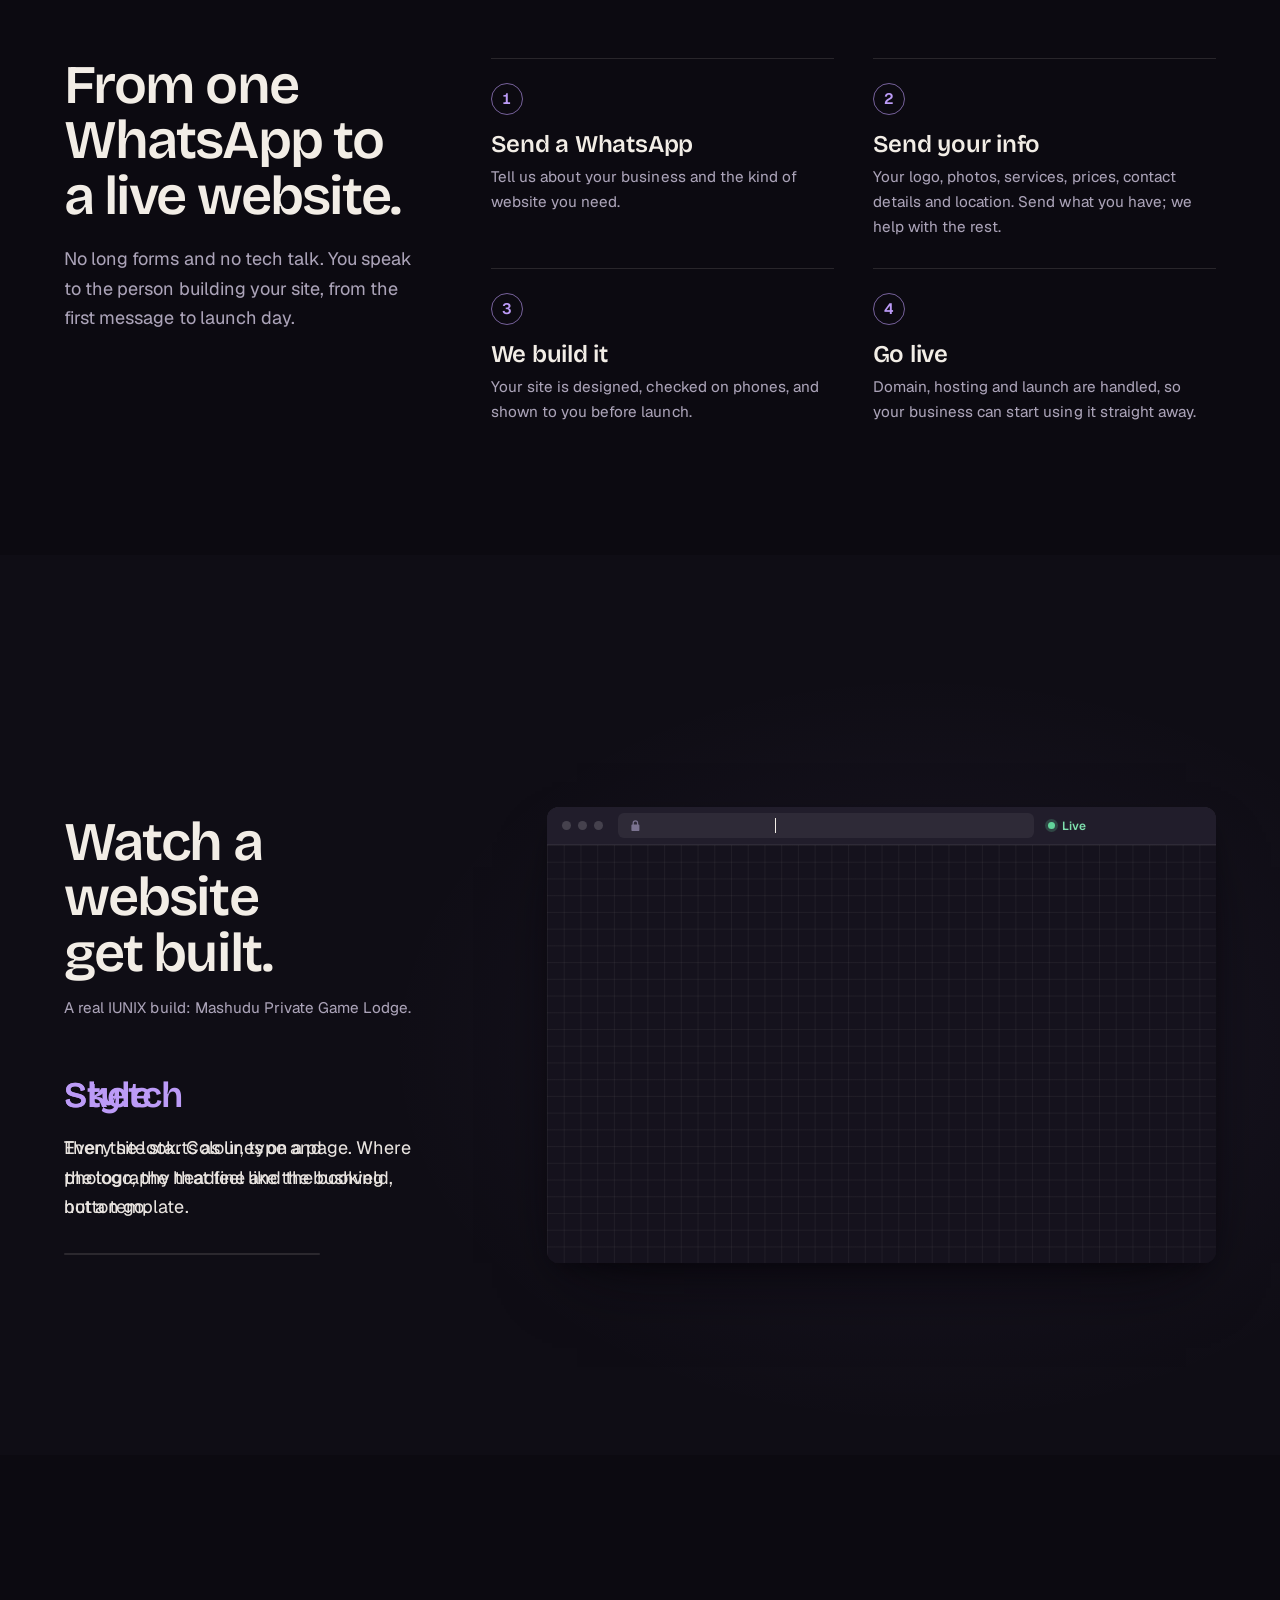
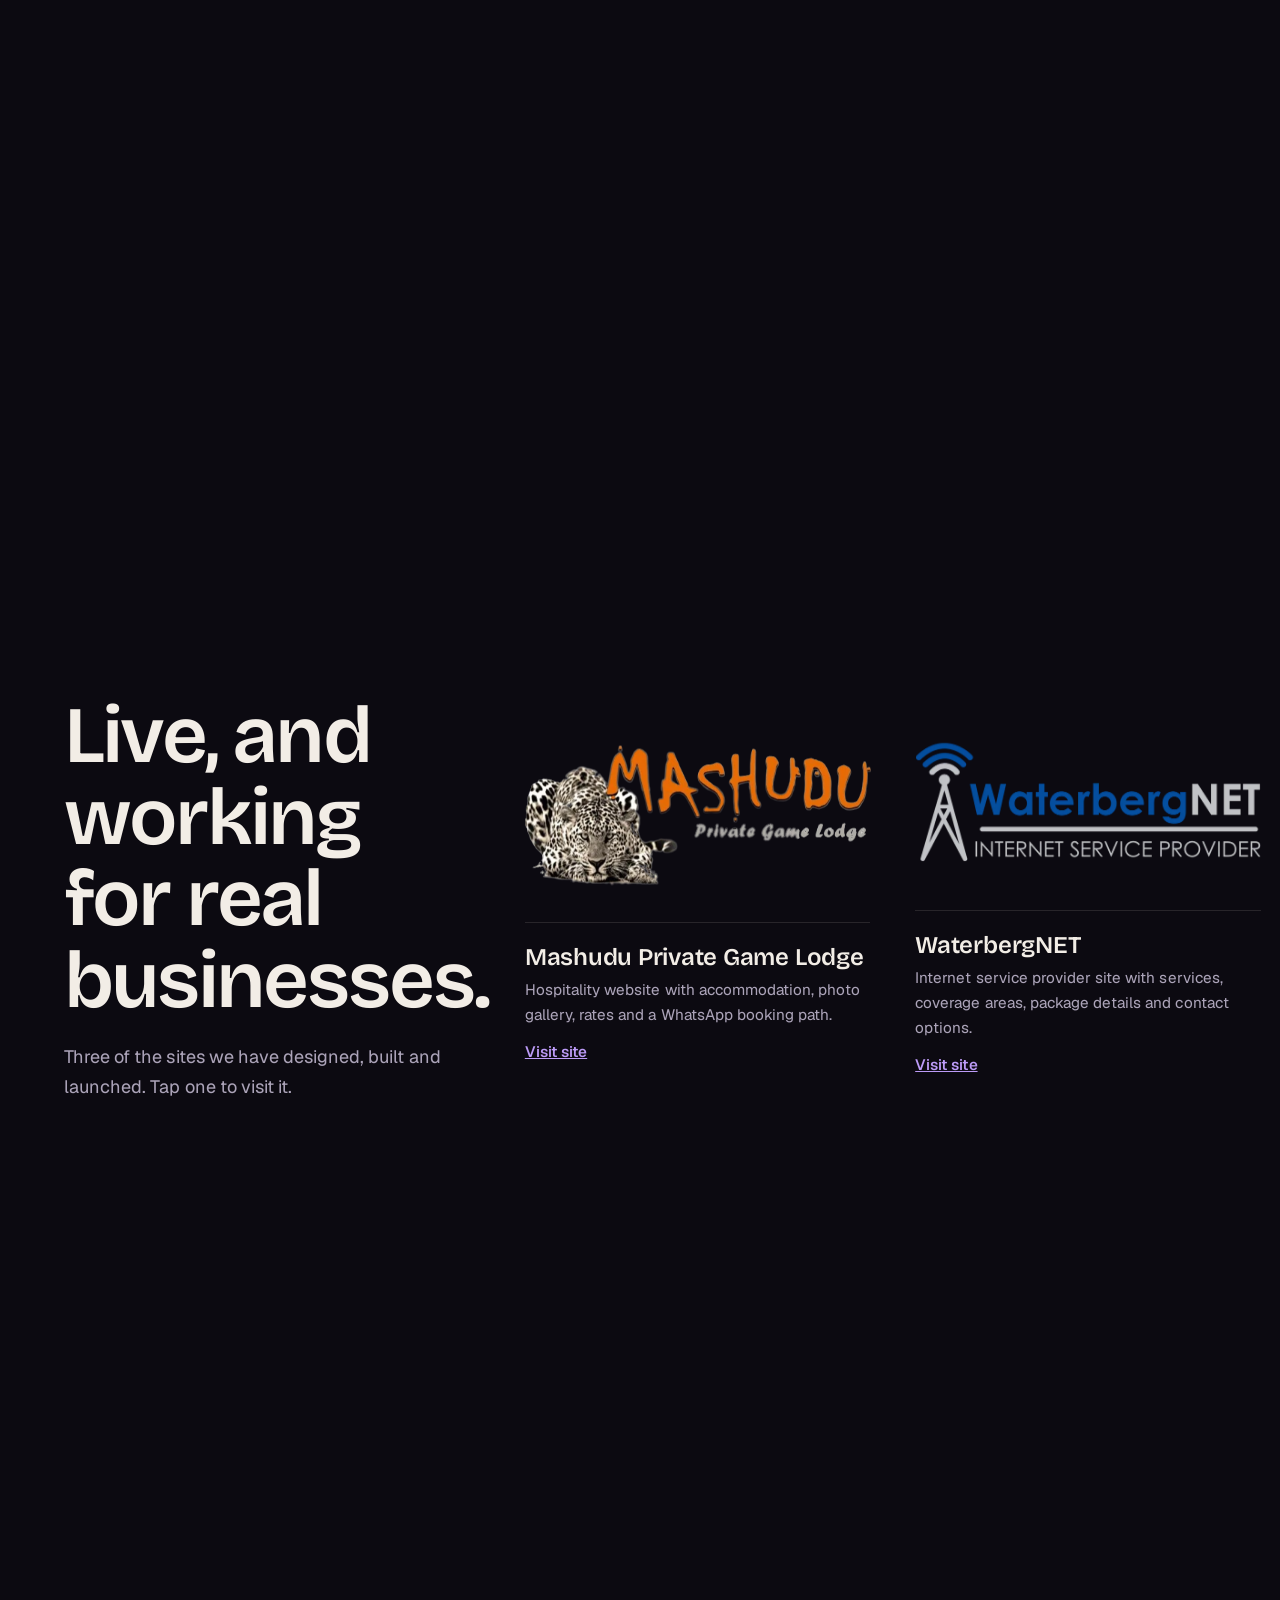
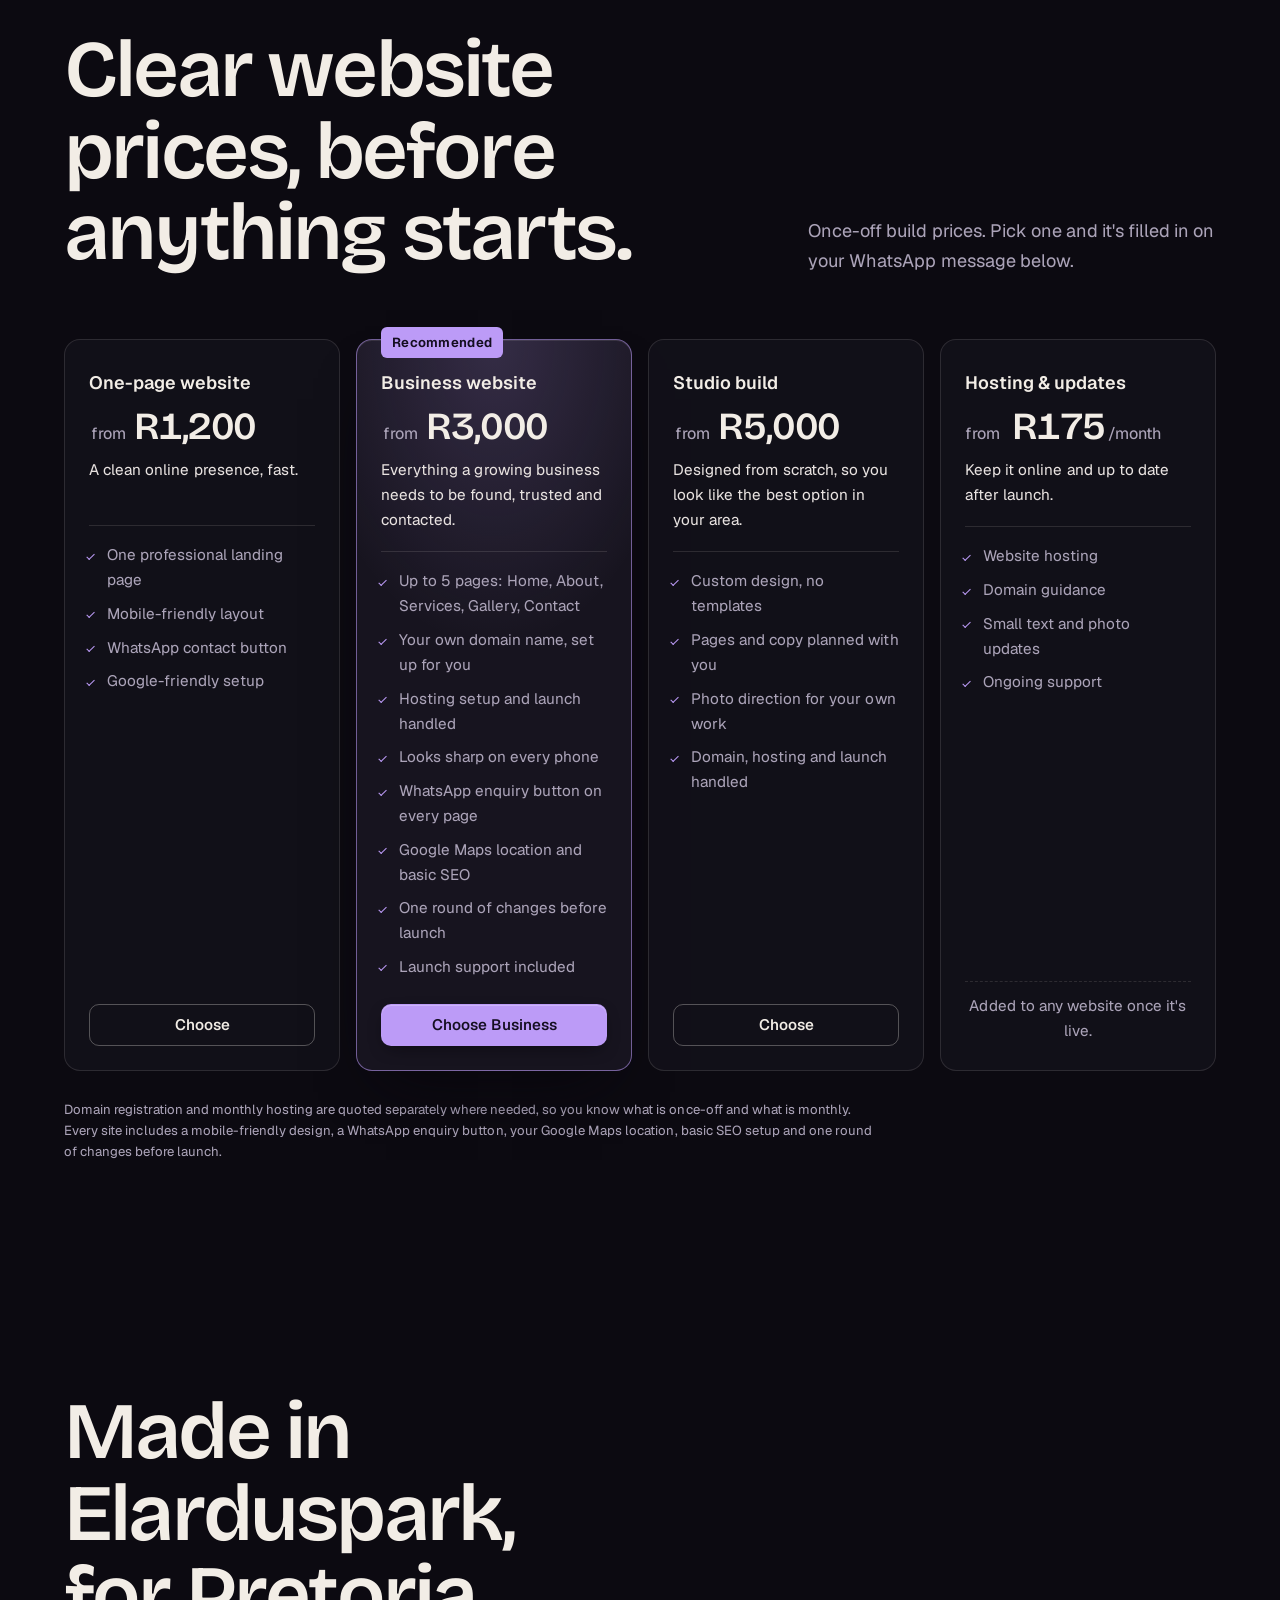
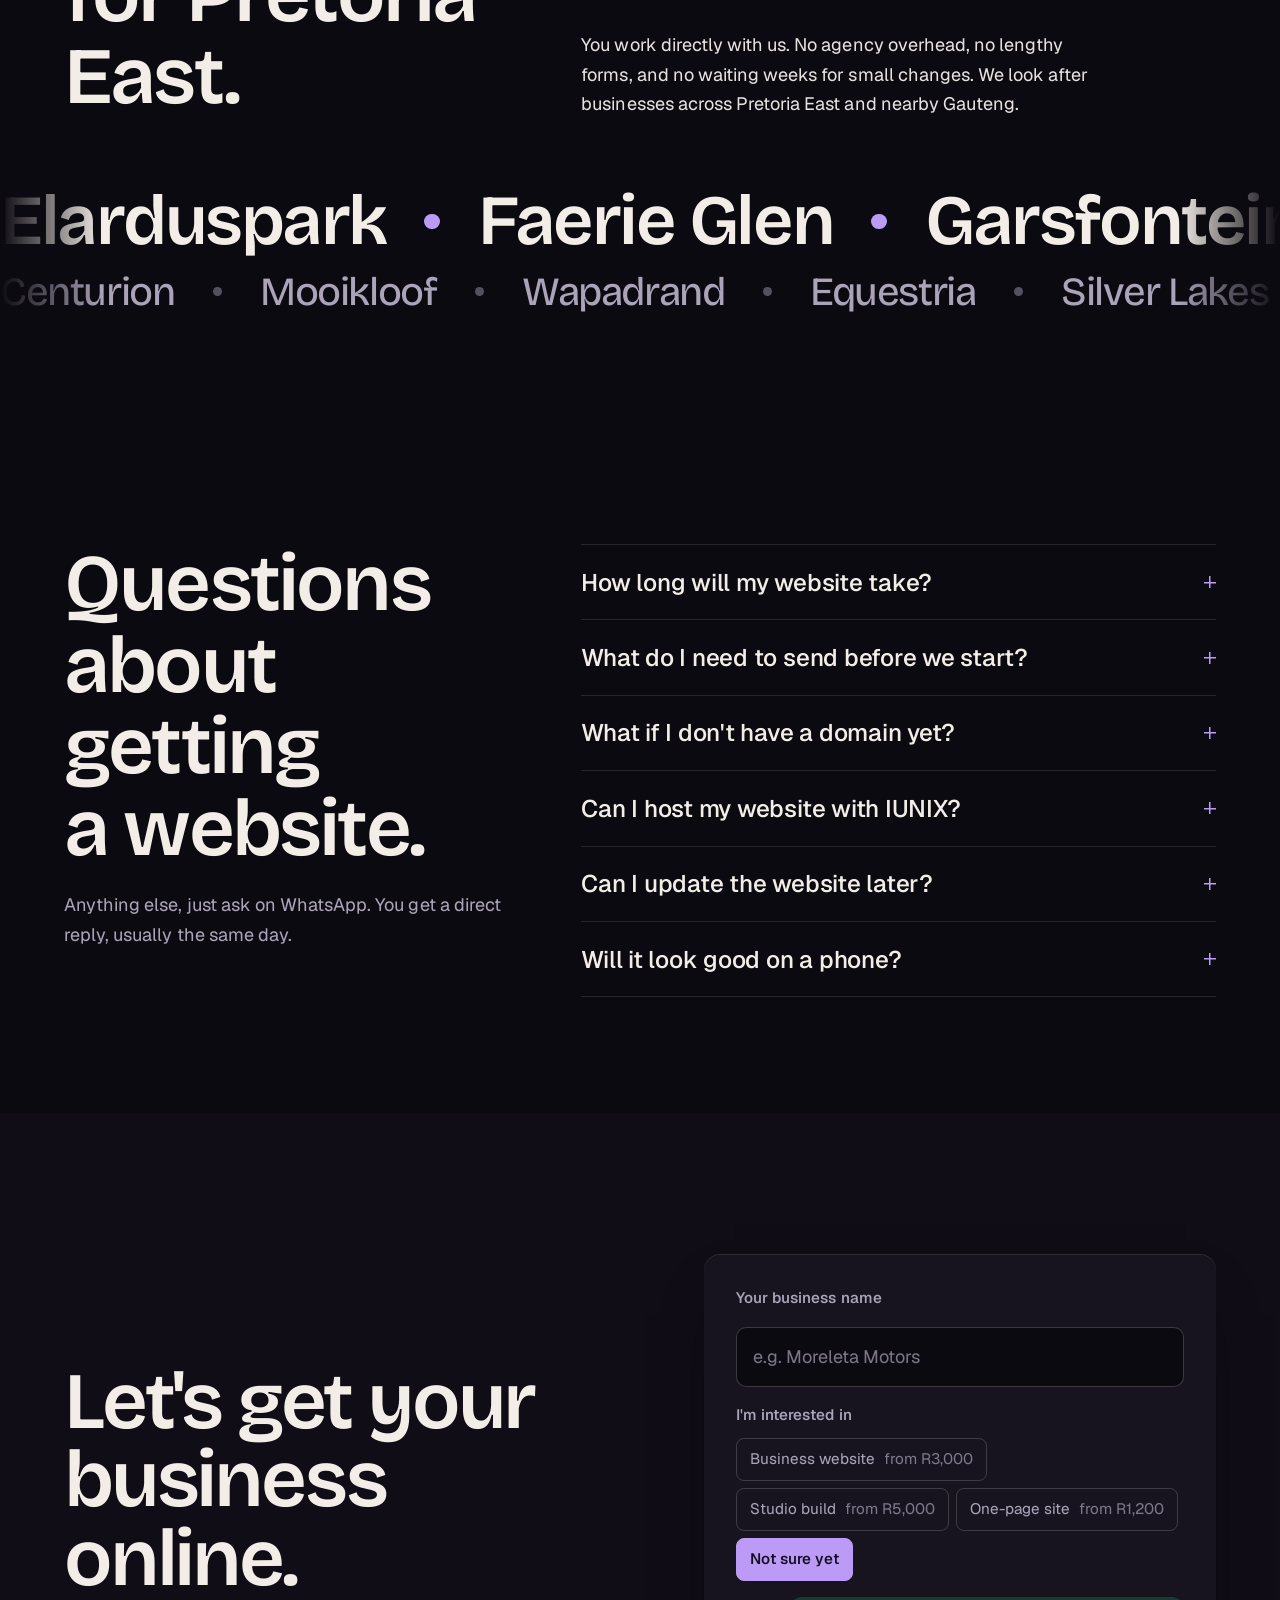
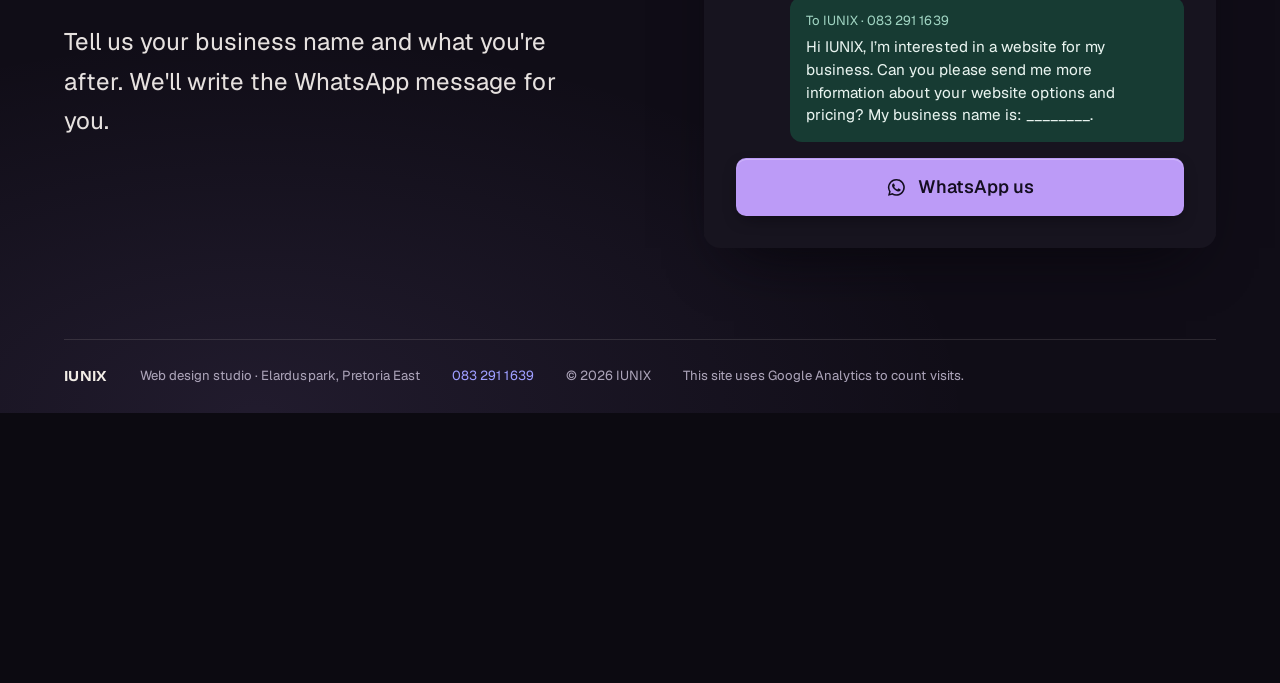
